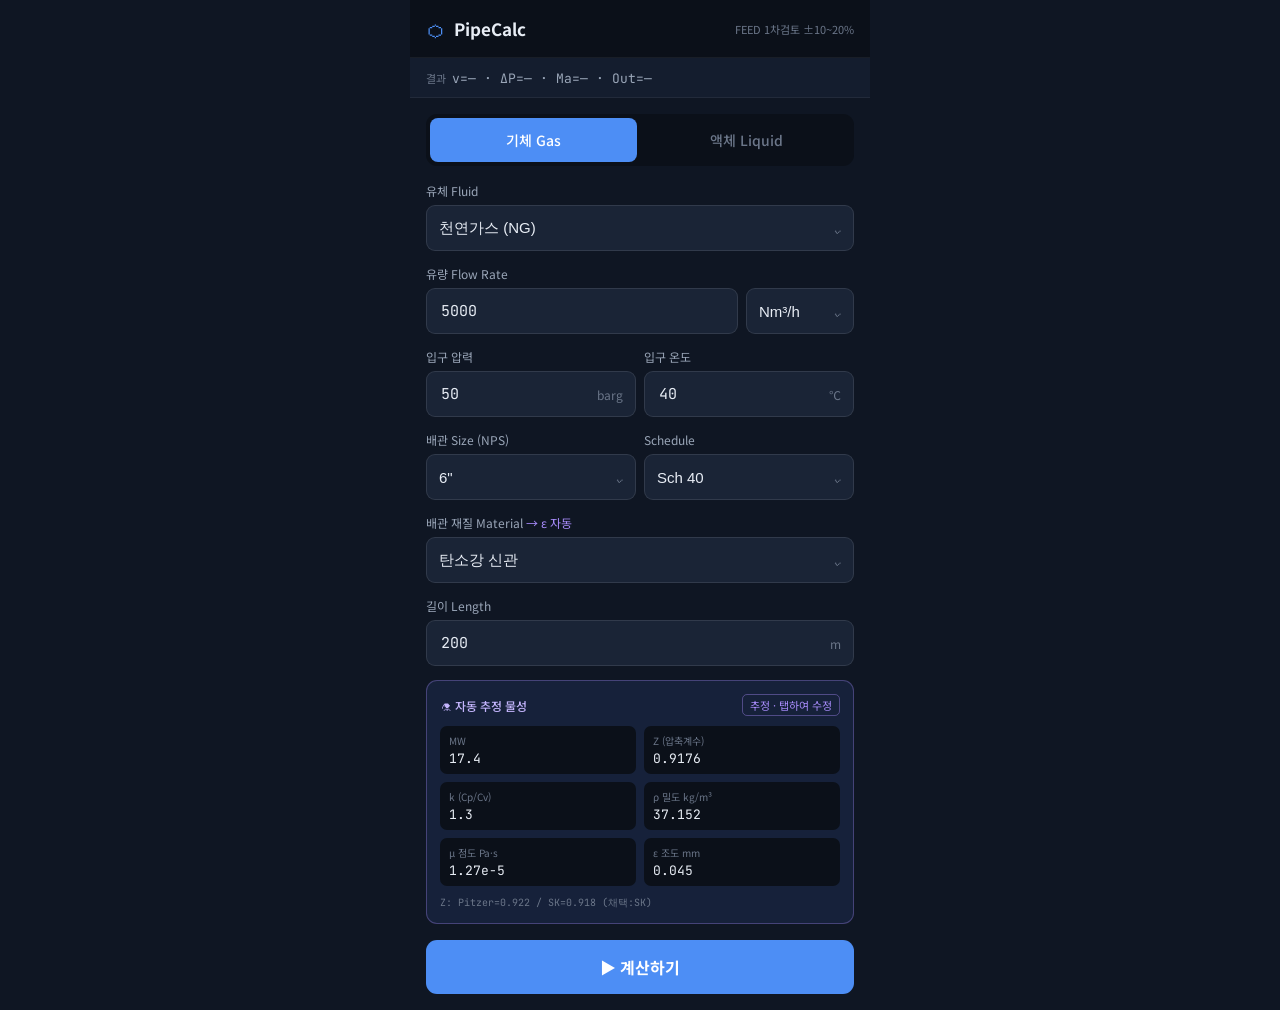
==== index.html @ a2379291 "Add files via upload" ====
<!DOCTYPE html>
<html lang="ko">
<head>
<meta charset="UTF-8" />
<meta name="viewport" content="width=device-width, initial-scale=1.0, maximum-scale=1.0, user-scalable=no, viewport-fit=cover" />
<title>PipeCalc — 배관 압력강하 1차 검토</title>
<link rel="preconnect" href="https://fonts.googleapis.com">
<link rel="preconnect" href="https://fonts.gstatic.com" crossorigin>
<link href="https://fonts.googleapis.com/css2?family=Noto+Sans+KR:wght@400;500;700&family=JetBrains+Mono:wght@400;500&display=swap" rel="stylesheet">
<style>
/* ── 디자인 토큰 ── */
:root{
  --bg:#0f1623; --bg2:#0b1019; --card:#141d2e; --card2:#1a2436; --card3:#16213a;
  --line:rgba(255,255,255,0.10); --line2:rgba(255,255,255,0.06);
  --txt:#e8edf5; --txt2:#9aa6b8; --txt3:#6b7689;
  --pass:#22c55e; --fail:#ef4444; --info:#4d8ef5; --warn:#f59e0b; --special:#a78bfa;
  --r:13px;
}
*{box-sizing:border-box; -webkit-tap-highlight-color:transparent;}
html,body{margin:0; padding:0; background:var(--bg); color:var(--txt);
  font-family:'Noto Sans KR',sans-serif; -webkit-font-smoothing:antialiased;}
body{padding:env(safe-area-inset-top) env(safe-area-inset-right) env(safe-area-inset-bottom) env(safe-area-inset-left);}
.mono{font-family:'JetBrains Mono',monospace;}
.app{max-width:460px; margin:0 auto; min-height:100vh;}

/* ── 헤더 ── */
.hdr{background:var(--bg2); padding:14px 16px; border-bottom:0.5px solid var(--line2);
  display:flex; align-items:center; justify-content:space-between; position:sticky; top:0; z-index:30;}
.hdr-l{display:flex; align-items:center; gap:8px;}
.hdr-l b{font-weight:700; font-size:17px;}
.hdr .ico{color:var(--info); font-size:20px;}
.hdr-tag{color:var(--txt3); font-size:11px;}

/* ── 요약바 ── */
.sumbar{background:var(--card); padding:10px 16px; border-bottom:0.5px solid var(--line2);
  position:sticky; top:49px; z-index:29; font-size:13px;}
.sumbar .lbl{color:var(--txt3); font-size:11px; margin-right:6px;}
.sumbar .val{color:var(--txt2);}
.sumbar .val.on{color:var(--txt);}

/* ── 본문 ── */
.body{padding:16px;}
.fld{margin-bottom:14px;}
.fld>label{color:var(--txt2); font-size:12px; display:block; margin-bottom:6px;}
.row{display:flex; gap:8px;}
.row>.fld{flex:1; margin-bottom:0;}
.row.mb{margin-bottom:14px;}

/* 입력 */
.inp,.selbtn{width:100%; background:var(--card2); color:var(--txt); border:0.5px solid var(--line);
  border-radius:9px; min-height:46px; font-size:15px; padding:0 12px;}
.inp{font-family:'JetBrains Mono',monospace;}
.inwrap{display:flex; align-items:center; background:var(--card2); border:0.5px solid var(--line);
  border-radius:9px; min-height:46px; padding:0 12px;}
.inwrap input{flex:1; width:100%; background:transparent; color:var(--txt); border:none; outline:none;
  font-family:'JetBrains Mono',monospace; font-size:15px;}
.inwrap .u{color:var(--txt3); font-size:12px; margin-left:6px;}

/* 셀렉트 버튼(휠/바텀시트 트리거) */
.selbtn{display:flex; align-items:center; justify-content:space-between; cursor:pointer; text-align:left;}
.selbtn span{color:var(--txt);} .selbtn i{color:var(--txt3); font-size:18px;}

/* 토글 */
.seg{display:flex; gap:6px; background:var(--bg2); border-radius:11px; padding:4px; margin-bottom:16px;}
.seg button{flex:1; background:transparent; color:var(--txt3); border:none; border-radius:8px;
  padding:11px; font-size:14px; font-weight:500; min-height:44px; cursor:pointer; font-family:inherit;}
.seg button.act{background:var(--info); color:#fff;}
.seg.liq button.act{background:var(--info);}

/* 추정 물성 카드 */
.estcard{background:var(--card3); border:0.5px solid rgba(167,139,250,0.32); border-radius:11px; padding:13px; margin-bottom:16px;}
.estcard .top{display:flex; align-items:center; justify-content:space-between; margin-bottom:10px;}
.estcard .top .l{display:flex; align-items:center; gap:6px; color:#c4b5fd; font-size:12px; font-weight:500;}
.estcard .top .l i{color:var(--special); font-size:16px;}
.estcard .badge{color:var(--special); font-size:11px; border:0.5px solid rgba(167,139,250,0.4); border-radius:5px; padding:2px 7px;}
.estgrid{display:grid; grid-template-columns:1fr 1fr; gap:8px;}
.estitem{background:var(--bg2); border-radius:7px; padding:7px 9px;}
.estitem .k{color:var(--txt3); font-size:10px;}
.estitem .v{color:var(--txt); font-family:'JetBrains Mono',monospace; font-size:13px; margin-top:2px;}
.estitem.edit{outline:1px solid rgba(167,139,250,0.5);}
.estitem input{width:100%; background:transparent; border:none; color:var(--special);
  font-family:'JetBrains Mono',monospace; font-size:13px; outline:none; margin-top:2px;}

/* 계산 버튼 */
.calc{width:100%; background:var(--info); color:#fff; border:none; border-radius:11px;
  padding:15px; font-size:16px; font-weight:700; min-height:54px; cursor:pointer; font-family:inherit;
  display:flex; align-items:center; justify-content:center; gap:7px;}
.calc:active{transform:scale(0.99);}

/* 결과 */
.result{margin-top:18px;}
.verdict{border-radius:13px; padding:16px; display:flex; align-items:center; gap:12px; margin-bottom:14px;}
.verdict.pass{background:rgba(34,197,94,0.12); border:0.5px solid rgba(34,197,94,0.4);}
.verdict.fail{background:rgba(239,68,68,0.12); border:0.5px solid rgba(239,68,68,0.4);}
.verdict .vi{font-size:34px;} .verdict.pass .vi{color:var(--pass);} .verdict.fail .vi{color:var(--fail);}
.verdict .vt b{font-size:20px; font-weight:700;} .verdict.pass .vt b{color:var(--pass);} .verdict.fail .vt b{color:var(--fail);}
.verdict .vt div{color:var(--txt2); font-size:12px; margin-top:2px;}

.metrics{display:grid; grid-template-columns:1fr 1fr; gap:10px; margin-bottom:14px;}
.metric{background:var(--card); border-radius:10px; padding:12px;}
.metric .mk{color:var(--txt3); font-size:11px;}
.metric .mv{font-family:'JetBrains Mono',monospace; font-size:19px; margin-top:3px;}
.metric .ma{font-size:10px; margin-top:3px;}
.metric.ok .mv{color:var(--txt);} .metric.bad .mv{color:var(--fail);} .metric.ok .ma{color:var(--txt3);} .metric.bad .ma{color:var(--fail);}

.detoggle{width:100%; background:var(--card); border:0.5px solid var(--line); color:var(--txt2);
  border-radius:9px; padding:11px; font-size:13px; cursor:pointer; font-family:inherit; margin-bottom:10px;}
.details{background:var(--card); border-radius:10px; padding:13px; display:none;}
.details.show{display:block;}
.details .dl{display:flex; justify-content:space-between; padding:5px 0; border-bottom:0.5px solid var(--line2); font-size:13px;}
.details .dl:last-child{border:none;}
.details .dl .dk{color:var(--txt3);} .details .dl .dv{font-family:'JetBrains Mono',monospace;}

.disclaimer{margin-top:14px; padding:11px 13px; background:rgba(245,158,11,0.08);
  border:0.5px solid rgba(245,158,11,0.25); border-radius:9px; color:#fbbf6b; font-size:11px; line-height:1.6;}

/* ── 휠 피커 ── */
.scrim{position:fixed; inset:0; background:rgba(0,0,0,0.55); z-index:50; display:none; align-items:flex-end;}
.scrim.show{display:flex;}
.sheet{width:100%; max-width:460px; margin:0 auto; background:var(--card); border-radius:18px 18px 0 0;
  padding:8px 0 calc(8px + env(safe-area-inset-bottom));}
.sheet-hd{display:flex; align-items:center; justify-content:space-between; padding:10px 16px; border-bottom:0.5px solid var(--line2);}
.sheet-hd b{font-size:15px;} .sheet-hd button{background:none; border:none; color:var(--info); font-size:15px; font-weight:700; font-family:inherit;}
.sheet-hd .cancel{color:var(--txt3); font-weight:400;}

.wheel{position:relative; height:220px; overflow:hidden; -webkit-mask-image:linear-gradient(transparent,#000 25%,#000 75%,transparent);
  mask-image:linear-gradient(transparent,#000 25%,#000 75%,transparent);}
.wheel .sel{position:absolute; left:14px; right:14px; top:88px; height:44px; border-top:0.5px solid var(--line);
  border-bottom:0.5px solid var(--line); pointer-events:none;}
.wheel ul{list-style:none; margin:0; padding:88px 0; touch-action:none;}
.wheel li{height:44px; line-height:44px; text-align:center; font-size:17px; color:var(--txt2);
  font-family:'JetBrains Mono',monospace; transition:color .1s;}
.wheel li.center{color:var(--txt); font-weight:500;}

/* ── 바텀시트 검색 ── */
.searchwrap{padding:12px 16px;}
.searchwrap input{width:100%; background:var(--card2); border:0.5px solid var(--line); border-radius:9px;
  min-height:44px; padding:0 12px; color:var(--txt); font-size:15px; font-family:inherit; outline:none;}
.flist{max-height:46vh; overflow-y:auto; padding:0 8px 8px;}
.flist .fitem{display:flex; align-items:center; justify-content:space-between; padding:13px 12px;
  border-radius:9px; cursor:pointer; min-height:48px;}
.flist .fitem:active{background:var(--card2);}
.flist .fitem .fn{font-size:15px;} .flist .fitem .ft{color:var(--txt3); font-size:11px;}
.flist .fitem.sel .fn{color:var(--info); font-weight:500;}
.flist .nores{padding:24px; text-align:center; color:var(--txt3); font-size:13px; line-height:1.6;}
</style>
</head>
<body>
<div class="app">

  <!-- 헤더 -->
  <div class="hdr">
    <div class="hdr-l"><span class="ico">⬡</span><b>PipeCalc</b></div>
    <span class="hdr-tag">FEED 1차검토 ±10~20%</span>
  </div>

  <!-- 요약바 -->
  <div class="sumbar">
    <span class="lbl">결과</span><span class="val mono" id="sumval">v=— · ΔP=— · Ma=— · Out=—</span>
  </div>

  <div class="body">
    <!-- 상태 토글 -->
    <div class="seg" id="phaseSeg">
      <button class="act" data-ph="gas">기체 Gas</button>
      <button data-ph="liquid">액체 Liquid</button>
    </div>

    <!-- 유체 (바텀시트) -->
    <div class="fld">
      <label>유체 Fluid</label>
      <button class="selbtn" id="fluidBtn"><span id="fluidLbl">천연가스 (NG)</span><i>⌄</i></button>
    </div>

    <!-- 유량 -->
    <div class="fld">
      <label>유량 Flow Rate</label>
      <div class="row">
        <div class="inwrap" style="flex:1;"><input id="flow" inputmode="decimal" value="5000"/></div>
        <button class="selbtn" id="flowUnitBtn" style="width:108px;"><span id="flowUnitLbl">Nm³/h</span><i>⌄</i></button>
      </div>
    </div>

    <!-- 압력/온도 -->
    <div class="row mb">
      <div class="fld"><label>입구 압력</label>
        <div class="inwrap"><input id="pres" inputmode="decimal" value="50"/><span class="u">barg</span></div></div>
      <div class="fld"><label>입구 온도</label>
        <div class="inwrap"><input id="temp" inputmode="decimal" value="40"/><span class="u">℃</span></div></div>
    </div>

    <!-- NPS/Schedule (휠) -->
    <div class="row mb">
      <div class="fld"><label>배관 Size (NPS)</label>
        <button class="selbtn" id="npsBtn"><span id="npsLbl">6"</span><i>⌄</i></button></div>
      <div class="fld"><label>Schedule</label>
        <button class="selbtn" id="schBtn"><span id="schLbl">Sch 40</span><i>⌄</i></button></div>
    </div>

    <!-- 재질 (휠) -->
    <div class="fld">
      <label>배관 재질 Material <span style="color:var(--special)">→ ε 자동</span></label>
      <button class="selbtn" id="matBtn"><span id="matLbl">탄소강 신관</span><i>⌄</i></button>
    </div>

    <!-- 길이 -->
    <div class="fld">
      <label>길이 Length</label>
      <div class="inwrap"><input id="len" inputmode="decimal" value="200"/><span class="u">m</span></div>
    </div>

    <!-- 추정 물성 카드 -->
    <div class="estcard">
      <div class="top">
        <div class="l">⚗ 자동 추정 물성</div>
        <span class="badge">추정 · 탭하여 수정</span>
      </div>
      <div class="estgrid" id="estGrid"></div>
    </div>

    <!-- 계산 -->
    <button class="calc" id="calcBtn">▶ 계산하기</button>

    <!-- 결과 -->
    <div class="result" id="result" style="display:none;"></div>
  </div>
</div>

<!-- 휠 피커 시트 -->
<div class="scrim" id="wheelScrim">
  <div class="sheet">
    <div class="sheet-hd"><button class="cancel" id="wheelCancel">취소</button><b id="wheelTitle">선택</b><button id="wheelDone">완료</button></div>
    <div class="wheel" id="wheel"><div class="sel"></div><ul id="wheelList"></ul></div>
  </div>
</div>

<!-- 유체 바텀시트 -->
<div class="scrim" id="fluidScrim">
  <div class="sheet">
    <div class="sheet-hd"><button class="cancel" id="fluidCancel">취소</button><b>유체 선택</b><span style="width:36px"></span></div>
    <div class="searchwrap"><input id="fluidSearch" placeholder="유체명 검색 (예: 질소, N2)" /></div>
    <div class="flist" id="fluidList"></div>
  </div>
</div>

<script>
// ══════════════════════════════════════════════════════════
//  PipeCalc v4 — 단일 HTML / 순수 JS (프레임워크 없음)
// ══════════════════════════════════════════════════════════
"use strict";
const $ = id => document.getElementById(id);
const round = (x,n)=>{const p=10**n; return Math.round(x*p)/p;};

// ── 상수 ──
const R_UNIV=8.314462618, T0=273.15;

// ── 1. 물성 DB (13종) ──  출처: Reid/Poling, NIST, GPSA
const FLUID_DB = {
  NG:{label:'천연가스 (NG)',phase:'gas',MW:17.4,Tc:195.0,Pc:4640e3,omega:0.012,k:1.30,note:'메탄우세 혼합근사',conf:'mid'},
  LNG_BOG:{label:'LNG BOG',phase:'gas',MW:17.0,Tc:190.0,Pc:4560e3,omega:0.011,k:1.31,note:'BOG 조성변동 큼',conf:'low'},
  N2:{label:'질소 (N₂)',phase:'gas',MW:28.013,Tc:126.2,Pc:3390e3,omega:0.037,k:1.40,note:'순물질 고신뢰',conf:'high'},
  AIR:{label:'공기 (Air)',phase:'gas',MW:28.96,Tc:132.5,Pc:3770e3,omega:0.035,k:1.40,note:'의사임계물성',conf:'high'},
  STEAM:{label:'수증기 (Steam)',phase:'gas',MW:18.015,Tc:647.1,Pc:22060e3,omega:0.344,k:1.33,note:'극성 큼, IAPWS 권장',conf:'low'},
  H2:{label:'수소 (H₂)',phase:'gas',MW:2.016,Tc:33.2,Pc:1300e3,omega:-0.216,k:1.41,note:'양자유체, 상온 Z>1',conf:'mid'},
  CO2:{label:'이산화탄소 (CO₂)',phase:'gas',MW:44.01,Tc:304.2,Pc:7383e3,omega:0.224,k:1.29,note:'임계점근처 주의',conf:'mid'},
  ETHYLENE:{label:'에틸렌 (C₂H₄)',phase:'gas',MW:28.054,Tc:282.3,Pc:5040e3,omega:0.087,k:1.24,note:'순물질',conf:'high'},
  PROPYLENE:{label:'프로필렌 (C₃H₆)',phase:'gas',MW:42.081,Tc:364.9,Pc:4600e3,omega:0.142,k:1.15,note:'가압시 액화근접',conf:'high'},
  WATER:{label:'물 (Water)',phase:'liquid',MW:18.015,rhoCoef:[999.85,0.0531,-0.00746],muCoef:{A:2.414e-5,B:247.8,C:140.0,type:'vogel'},note:'0~100℃',conf:'high'},
  COOLING_WATER:{label:'냉각수 (Cooling Water)',phase:'liquid',MW:18.02,rhoCoef:[1000.5,0.0531,-0.00746],muCoef:{A:2.414e-5,B:247.8,C:140.0,type:'vogel'},note:'물 근사',conf:'mid'},
  METHANOL:{label:'메탄올 (CH₃OH)',phase:'liquid',MW:32.042,rhoCoef:[810.0,-0.92,0.0],muCoef:{A:7.02e-5,B:555.3,type:'arr'},note:'0~50℃ 인화성',conf:'mid'},
  ETHANOL:{label:'에탄올 (C₂H₅OH)',phase:'liquid',MW:46.069,rhoCoef:[806.0,-0.85,0.0],muCoef:{A:8.40e-5,B:686.6,type:'arr'},note:'0~50℃ 인화성',conf:'mid'}
};

// ── 재질별 절대조도 ε (mm) ──
const MATERIALS=[
  {key:'copper',label:'동관',eps:0.0015},
  {key:'ss',label:'스테인리스 (SS)',eps:0.015},
  {key:'cs',label:'탄소강 신관',eps:0.045},
  {key:'galv',label:'아연도금강',eps:0.15},
  {key:'cast',label:'주철',eps:0.26},
  {key:'old',label:'노후 탄소강',eps:1.0}
];

// ── NPS 내경(mm) : Sch별 (대표값, 추후 전체확장 필요) ──
const PIPE_ID = {
  '2"':{'Sch 40':52.5,'Sch 80':49.2,'Sch 160':42.8},
  '3"':{'Sch 40':77.9,'Sch 80':73.7,'Sch 160':66.6},
  '4"':{'Sch 40':102.3,'Sch 80':97.2,'Sch 160':87.3},
  '6"':{'Sch 40':154.1,'Sch 80':146.3,'Sch 160':131.8},
  '8"':{'Sch 40':202.7,'Sch 80':193.7,'Sch 160':173.1},
  '10"':{'Sch 40':254.5,'Sch 80':242.9,'Sch 160':215.9},
  '12"':{'Sch 40':303.2,'Sch 80':288.9,'Sch 160':257.2}
};
const NPS_LIST=Object.keys(PIPE_ID);
const SCH_LIST=['Sch 40','Sch 80','Sch 160'];
const FLOWUNITS=['Nm³/h','kg/h','m³/h'];

// ── 2. Z-factor 2종 ──
function zPitzer(T,P,f){
  const Tr=T/f.Tc, Pr=P/f.Pc;
  const B0=0.083-0.422/Math.pow(Tr,1.6), B1=0.139-0.172/Math.pow(Tr,4.2);
  const Z=1+(B0+f.omega*B1)*Pr/Tr;
  return {Z,Tr,Pr,reliable:(Tr>=0.6&&Pr<=3.0)};
}
function zStandingKatz(T,P,f){
  const Tpr=T/f.Tc, Ppr=P/f.Pc;
  const A=[0.3265,-1.0700,-0.5339,0.01569,-0.05165,0.5475,-0.7361,0.1844,0.1056,0.6134,0.7210];
  const t=1/Tpr; let r=0.27*Ppr/Tpr;
  for(let i=0;i<25;i++){
    const c1=A[0]+A[1]*t+A[2]*t**3+A[3]*t**4+A[4]*t**5;
    const c2=A[5]+A[6]*t+A[7]*t**2; const c3=A[8]*(A[6]*t+A[7]*t**2);
    const e=Math.exp(-A[10]*r**2);
    const Zc=1+c1*r+c2*r**2-c3*r**5+A[9]*(1+A[10]*r**2)*(r**2/Tpr**3)*e;
    const rn=0.27*Ppr/(Zc*Tpr); if(Math.abs(rn-r)<1e-8){r=rn;break;} r=rn;
  }
  const Z=0.27*Ppr/(r*Tpr);
  return {Z,Tpr,Ppr,reliable:(Tpr>=1.05&&Tpr<=3.0&&Ppr>=0.2&&Ppr<=15)};
}
function compareZ(T,P,f){
  const a=zPitzer(T,P,f), b=zStandingKatz(T,P,f);
  const diff=Math.abs(a.Z-b.Z)/a.Z*100;
  const useSK=(f.label.includes('NG')||f.label.includes('BOG'));
  return {pitzer:a,sk:b,diff,recommended:useSK?b.Z:a.Z,by:useSK?'SK':'Pitzer',
    warn:diff>15?'두 Z 편차 15%↑ — 임계점 근처 가능, 실측 권장':null};
}

// ── 3. 물성 계산 ──
function gasDensity(T,P,f,Z){return P*(f.MW/1000)/(Z*R_UNIV*T);}
function gasViscosityLGE(T,f,rho){
  const M=f.MW, TR=T*1.8;
  const K=(9.4+0.02*M)*Math.pow(TR,1.5)/(209+19*M+TR);
  const X=3.5+986/TR+0.01*M, Y=2.4-0.2*X;
  return 1e-4*K*Math.exp(X*Math.pow(rho/1000,Y))*1e-3;
}
function liquidDensity(Tc,f){const[a0,a1,a2]=f.rhoCoef; return a0+a1*Tc+a2*Tc*Tc;}
function liquidViscosity(Tc,f){
  const T=Tc+T0, m=f.muCoef;
  if(m.type==='vogel') return m.A*Math.pow(10,m.B/(T-m.C));
  return m.A*Math.exp(m.B/T);
}
function estimateProperties(key,Tc,Pbarg){
  const f=FLUID_DB[key]; if(!f) return {ok:false};
  const T=Tc+T0, P=(Pbarg+1.01325)*1e5;
  if(f.phase==='gas'){
    const zc=compareZ(T,P,f), Z=zc.recommended;
    const rho=gasDensity(T,P,f,Z), mu=gasViscosityLGE(T,f,rho);
    return {ok:true,phase:'gas',MW:f.MW,k:f.k,Z:round(Z,4),rho:round(rho,3),mu,zc,note:f.note,conf:f.conf};
  } else {
    const rho=liquidDensity(Tc,f), mu=liquidViscosity(Tc,f);
    return {ok:true,phase:'liquid',MW:f.MW,rho:round(rho,2),mu,note:f.note,conf:f.conf};
  }
}

// ── 4. 마찰계수 (Colebrook-White, 반복) ──
function colebrook(Re,relEps){
  if(Re<2300) return 64/Re; // 층류
  let f=0.02;
  for(let i=0;i<40;i++){
    const rhs=-2*Math.log10(relEps/3.7+2.51/(Re*Math.sqrt(f)));
    const fn=1/(rhs*rhs); if(Math.abs(fn-f)<1e-7){f=fn;break;} f=fn;
  }
  return f;
}

// ── 5. 상태 ──
const state={phase:'gas',fluid:'NG',flowUnit:'Nm³/h',nps:'6"',sch:'Sch 40',mat:'cs',
  override:{}}; // override: {Z, rho, mu, eps}

// ── 6. 추정 물성 카드 렌더 ──
function currentEps(){
  if(state.override.eps!=null) return state.override.eps;
  return MATERIALS.find(m=>m.key===state.mat).eps;
}
function renderEst(){
  const Tc=parseFloat($('temp').value)||0, Pb=parseFloat($('pres').value)||0;
  const est=estimateProperties(state.fluid,Tc,Pb);
  const grid=$('estGrid'); grid.innerHTML='';
  if(!est.ok){ grid.innerHTML='<div class="nores" style="grid-column:1/3;color:var(--warn)">미지원 유체 — 실측 직접 입력 필요</div>'; return; }
  const eps=currentEps();
  const items=[];
  items.push(['MW',est.MW,'MW']);
  if(est.phase==='gas'){
    items.push(['Z (압축계수)',state.override.Z??est.Z,'Z']);
    items.push(['k (Cp/Cv)',est.k,'k']);
  }
  items.push(['ρ 밀도 kg/m³',state.override.rho??est.rho,'rho']);
  items.push(['μ 점도 Pa·s',(state.override.mu??est.mu).toExponential(2),'mu']);
  items.push(['ε 조도 mm',eps,'eps']);
  items.forEach(([k,v,key])=>{
    const d=document.createElement('div'); d.className='estitem'; d.dataset.key=key;
    d.innerHTML=`<div class="k">${k}</div><div class="v">${v}</div>`;
    if(key==='Z'||key==='rho'||key==='mu'||key==='eps'){ d.onclick=()=>editEst(d,key,est); }
    grid.appendChild(d);
  });
  // Z 비교 표시
  if(est.phase==='gas'&&est.zc){
    const z=est.zc; const note=document.createElement('div');
    note.style.cssText='grid-column:1/3;color:var(--txt3);font-size:10px;margin-top:2px;font-family:JetBrains Mono';
    note.textContent=`Z: Pitzer=${round(z.pitzer.Z,3)} / SK=${round(z.sk.Z,3)} (채택:${z.by})`+(z.warn?` ⚠ ${z.warn}`:'');
    if(z.warn) note.style.color='var(--warn)';
    grid.appendChild(note);
  }
}
function editEst(d,key,est){
  const cur=d.querySelector('.v').textContent;
  d.classList.add('edit');
  d.innerHTML=`<div class="k">${d.dataset.key} 직접입력</div><input value="${cur}" inputmode="decimal"/>`;
  const inp=d.querySelector('input'); inp.focus();
  inp.onblur=()=>{ const val=parseFloat(inp.value);
    if(!isNaN(val)) state.override[key]=val; renderEst(); };
  inp.onkeydown=e=>{ if(e.key==='Enter') inp.blur(); };
}

// ── 7. 계산 실행 ──
function calculate(){
  try{
    const Tc=parseFloat($('temp').value), Pb=parseFloat($('pres').value);
    const flow=parseFloat($('flow').value), L=parseFloat($('len').value);
    if([Tc,Pb,flow,L].some(isNaN)||flow<=0||L<=0){ alert('입력값을 확인하세요 (유량·길이는 0보다 커야 함)'); return; }
    const est=estimateProperties(state.fluid,Tc,Pb);
    if(!est.ok){ alert('미지원 유체입니다. 실측 물성 직접 입력 모드를 사용하세요.'); return; }

    const D=PIPE_ID[state.nps][state.sch]/1000; // m
    const A=Math.PI*D*D/4;
    const eps=currentEps()/1000; // m
    const relEps=eps/D;
    const rho=state.override.rho??est.rho;
    const mu=state.override.mu??est.mu;
    const T=Tc+T0, P1=(Pb+1.01325)*1e5;

    let res={};
    if(est.phase==='liquid'){
      // 질량유량 추정: 입력단위에 따라(간이) — m³/h 가정 우선
      let Q; // m³/s
      const unit=state.flowUnit;
      if(unit==='m³/h') Q=flow/3600;
      else if(unit==='kg/h') Q=(flow/rho)/3600;
      else Q=flow/3600; // Nm³/h는 액체에 부적합 → m³/h로 간주
      const V=Q/A;
      const Re=rho*V*D/mu;
      const f=colebrook(Re,relEps);
      const dP=f*(L/D)*(rho*V*V/2); // Pa
      const dP100=f*(100/D)*(rho*V*V/2)/1e5; // bar/100m
      const outP=Pb-dP/1e5;
      res={phase:'liquid',V,Re,f,dP:dP/1e5,dP100,outP,rho,mu,relEps,D,Z:'-',Ma:'-'};
    } else {
      // 기체: 질량유량 G [kg/m²s]
      const Z=state.override.Z??est.Z;
      const MW=est.MW;
      let mdot; // kg/s
      const unit=state.flowUnit;
      if(unit==='kg/h') mdot=flow/3600;
      else if(unit==='Nm³/h'){ const rhoN=(101325*(MW/1000))/(R_UNIV*T0); mdot=flow*rhoN/3600; }
      else { mdot=flow*rho/3600; } // m³/h(실제) 
      const G=mdot/A; // kg/m²s
      const V=G/rho; // 실제 유속
      const Re=G*D/mu;
      const f=colebrook(Re,relEps);
      // Compressible Darcy: P1²-P2² = f(L/D)·G²·Z·R·T/MW  (SI, R/MW=비기체상수)
      const Rs=R_UNIV/(MW/1000);
      const dP2=f*(L/D)*G*G*Z*Rs*T;
      let P2sq=P1*P1-dP2; let P2=P2sq>0?Math.sqrt(P2sq):0;
      const outP=P2/1e5-1.01325;
      const dPbar=(P1-P2)/1e5;
      const dP100=(P1-Math.sqrt(Math.max(P1*P1-f*(100/D)*G*G*Z*Rs*T,0)))/1e5;
      // 음속 & Mach (출구 기준)
      const a=Math.sqrt(est.k*Z*Rs*T);
      const rho2=P2*(MW/1000)/(Z*R_UNIV*T);
      const V2=rho2>0?G/rho2:Infinity;
      const Ma=V2/a;
      const choked=(Ma>=1||P2<=0);
      res={phase:'gas',V:V2,Vin:V,Re,f,dP:dPbar,dP100,outP,rho,mu,relEps,D,Z,Ma,a,choked};
    }
    renderResult(res);
  }catch(e){ alert('계산 오류: '+e.message); }
}

// ── 8. 판정 ──
const LIMITS={gas:{dP100:0.5,V:30,Ma:0.30},liquid:{dP100:0.5,V:3}};
function renderResult(r){
  const lim=LIMITS[r.phase];
  let fails=[];
  const m=[];
  // 유속
  const vBad=r.V>lim.V; if(vBad)fails.push('유속');
  m.push({k:'유속 Velocity',v:round(r.V,2)+' m/s',a:'허용 '+lim.V,bad:vBad});
  // ΔP/100m
  const dpBad=r.dP100>lim.dP100; if(dpBad)fails.push('ΔP');
  m.push({k:'ΔP / 100m',v:round(r.dP100,3)+' bar',a:'허용 '+lim.dP100,bad:dpBad});
  if(r.phase==='gas'){
    const maBad=r.Ma>lim.Ma; if(maBad)fails.push('Mach');
    m.push({k:'Mach No.',v:round(r.Ma,3),a:'허용 '+lim.Ma,bad:maBad});
    m.push({k:'토출압 Outlet',v:round(r.outP,2)+' barg',a:'입구→출구',bad:false});
    if(r.choked) fails.push('Choked');
  } else {
    m.push({k:'토출압 Outlet',v:round(r.outP,2)+' barg',a:'입구→출구',bad:false});
  }
  const pass=fails.length===0;

  let html=`<div class="verdict ${pass?'pass':'fail'}">
    <div class="vi">${pass?'✓':'✕'}</div>
    <div class="vt"><b>${pass?'PASS':'FAIL'}</b>
    <div>${pass?'1차 검토 기준 통과':'초과: '+fails.join(', ')}${r.choked?' · ⚠Choked Flow 발생가능':''}</div></div></div>`;
  html+='<div class="metrics">';
  m.forEach(x=>{ html+=`<div class="metric ${x.bad?'bad':'ok'}"><div class="mk">${x.k}</div><div class="mv">${x.v}</div><div class="ma">${x.a}</div></div>`; });
  html+='</div>';
  html+=`<button class="detoggle" onclick="this.nextElementSibling.classList.toggle('show')">중간 계산값 보기 ▾</button>`;
  html+='<div class="details">';
  const det=[['Reynolds 수',round(r.Re,0)],['마찰계수 f',round(r.f,4)],['상대조도 ε/D',r.relEps.toExponential(2)],
    ['내경 D',round(r.D*1000,1)+' mm'],['밀도 ρ',round(r.rho,3)+' kg/m³'],['점도 μ',r.mu.toExponential(2)+' Pa·s']];
  if(r.phase==='gas'){ det.push(['압축계수 Z',round(r.Z,4)],['음속 a',round(r.a,1)+' m/s'],['입구유속',round(r.Vin,2)+' m/s']); }
  det.forEach(([k,v])=>{ html+=`<div class="dl"><span class="dk">${k}</span><span class="dv">${v}</span></div>`; });
  html+='</div>';
  html+=`<div class="disclaimer">⚠ 본 결과는 FEED/생산기술 1차 검토 수준(±10~20%)입니다. 상세 설계는 HYSYS/AFT Arrow 등으로 검증하세요. 추정 물성 사용 — 실측값과 차이가 있을 수 있습니다.</div>`;

  $('result').innerHTML=html; $('result').style.display='block';
  // 요약바
  const sv=$('sumval'); sv.classList.add('on');
  sv.textContent=`v=${round(r.V,1)} m/s · ΔP=${round(r.dP100,3)} bar/100m · Ma=${r.phase==='gas'?round(r.Ma,2):'-'} · Out=${round(r.outP,1)} barg`;
  $('result').scrollIntoView({behavior:'smooth',block:'nearest'});
}

// ══════════════════════════════════════════════════════════
//  휠 피커 구현 (탭 후 드래그 굴림 + 관성 + 스냅)
// ══════════════════════════════════════════════════════════
const ITEM_H=44;
let wheelCtx=null; // {items, index, onDone}
function openWheel(title,items,curIdx,onDone){
  wheelCtx={items,index:curIdx,onDone,offset:-curIdx*ITEM_H,vel:0,dragging:false};
  $('wheelTitle').textContent=title;
  const ul=$('wheelList'); ul.innerHTML='';
  items.forEach(it=>{ const li=document.createElement('li'); li.textContent=it; ul.appendChild(li); });
  applyWheel();
  $('wheelScrim').classList.add('show');
}
function applyWheel(){
  const ul=$('wheelList');
  ul.style.transform=`translateY(${wheelCtx.offset}px)`;
  const idx=Math.round(-wheelCtx.offset/ITEM_H);
  [...ul.children].forEach((li,i)=>li.classList.toggle('center',i===idx));
}
function wheelEnd(){
  // 스냅
  let idx=Math.round(-wheelCtx.offset/ITEM_H);
  idx=Math.max(0,Math.min(wheelCtx.items.length-1,idx));
  wheelCtx.index=idx; wheelCtx.offset=-idx*ITEM_H;
  $('wheelList').style.transition='transform .18s ease-out';
  applyWheel();
  setTimeout(()=>{$('wheelList').style.transition='';},180);
}
(function bindWheel(){
  const wheel=$('wheel'); let startY=0, lastY=0, lastT=0;
  const down=y=>{ if(!wheelCtx)return; wheelCtx.dragging=true; wheelCtx.vel=0;
    startY=y; lastY=y; lastT=Date.now(); $('wheelList').style.transition=''; };
  const move=y=>{ if(!wheelCtx||!wheelCtx.dragging)return;
    const dy=y-lastY; wheelCtx.offset+=dy;
    const now=Date.now(); wheelCtx.vel=dy/Math.max(1,now-lastT)*16; lastY=y; lastT=now; applyWheel(); };
  const up=()=>{ if(!wheelCtx||!wheelCtx.dragging)return; wheelCtx.dragging=false;
    // 관성
    let v=wheelCtx.vel;
    const inertia=()=>{ if(Math.abs(v)<0.5||wheelCtx.dragging){ wheelEnd(); return; }
      wheelCtx.offset+=v; v*=0.92;
      const max=0, min=-(wheelCtx.items.length-1)*ITEM_H;
      if(wheelCtx.offset>max+ITEM_H){wheelCtx.offset=max+ITEM_H;v=0;}
      if(wheelCtx.offset<min-ITEM_H){wheelCtx.offset=min-ITEM_H;v=0;}
      applyWheel(); requestAnimationFrame(inertia); };
    requestAnimationFrame(inertia); };
  wheel.addEventListener('touchstart',e=>down(e.touches[0].clientY),{passive:true});
  wheel.addEventListener('touchmove',e=>{move(e.touches[0].clientY);e.preventDefault();},{passive:false});
  wheel.addEventListener('touchend',up);
  wheel.addEventListener('mousedown',e=>down(e.clientY));
  window.addEventListener('mousemove',e=>{if(wheelCtx&&wheelCtx.dragging)move(e.clientY);});
  window.addEventListener('mouseup',up);
})();
$('wheelDone').onclick=()=>{ if(wheelCtx){wheelCtx.onDone(wheelCtx.index);} $('wheelScrim').classList.remove('show'); };
$('wheelCancel').onclick=()=>$('wheelScrim').classList.remove('show');
$('wheelScrim').onclick=e=>{ if(e.target===$('wheelScrim'))$('wheelScrim').classList.remove('show'); };

// ── 휠 연결 ──
$('npsBtn').onclick=()=>openWheel('배관 Size',NPS_LIST,NPS_LIST.indexOf(state.nps),i=>{state.nps=NPS_LIST[i];$('npsLbl').textContent=state.nps;});
$('schBtn').onclick=()=>openWheel('Schedule',SCH_LIST,SCH_LIST.indexOf(state.sch),i=>{state.sch=SCH_LIST[i];$('schLbl').textContent=state.sch;});
$('flowUnitBtn').onclick=()=>openWheel('유량 단위',FLOWUNITS,FLOWUNITS.indexOf(state.flowUnit),i=>{state.flowUnit=FLOWUNITS[i];$('flowUnitLbl').textContent=state.flowUnit;});
$('matBtn').onclick=()=>openWheel('배관 재질',MATERIALS.map(m=>m.label),MATERIALS.findIndex(m=>m.key===state.mat),i=>{
  state.mat=MATERIALS[i].key; $('matLbl').textContent=MATERIALS[i].label; delete state.override.eps; renderEst();});

// ══════════════════════════════════════════════════════════
//  유체 바텀시트
// ══════════════════════════════════════════════════════════
function renderFluidList(filter=''){
  const list=$('fluidList'); list.innerHTML='';
  const fl=filter.toLowerCase();
  const phase=state.phase;
  const ents=Object.entries(FLUID_DB).filter(([k,f])=>f.phase===phase &&
    (f.label.toLowerCase().includes(fl)||k.toLowerCase().includes(fl)));
  if(ents.length===0){
    list.innerHTML='<div class="nores">검색 결과 없음.<br>미지원 유체는 실측 물성 직접 입력 모드를 사용하세요.</div>'; return;
  }
  ents.forEach(([k,f])=>{
    const d=document.createElement('div'); d.className='fitem'+(k===state.fluid?' sel':'');
    d.innerHTML=`<span class="fn">${f.label}</span><span class="ft">${f.conf} · ${f.note}</span>`;
    d.onclick=()=>{ state.fluid=k; $('fluidLbl').textContent=f.label; state.override={};
      $('fluidScrim').classList.remove('show'); renderEst(); };
    list.appendChild(d);
  });
}
$('fluidBtn').onclick=()=>{ $('fluidSearch').value=''; renderFluidList(); $('fluidScrim').classList.add('show'); };
$('fluidSearch').oninput=e=>renderFluidList(e.target.value);
$('fluidCancel').onclick=()=>$('fluidScrim').classList.remove('show');
$('fluidScrim').onclick=e=>{ if(e.target===$('fluidScrim'))$('fluidScrim').classList.remove('show'); };

// ── 상태 토글 ──
$('phaseSeg').querySelectorAll('button').forEach(b=>{
  b.onclick=()=>{ state.phase=b.dataset.ph;
    $('phaseSeg').querySelectorAll('button').forEach(x=>x.classList.toggle('act',x===b));
    // 기본 유체 전환
    state.fluid = state.phase==='gas'?'NG':'WATER';
    $('fluidLbl').textContent=FLUID_DB[state.fluid].label;
    state.override={}; renderEst();
  };
});

// ── 입력 변동 시 추정 갱신 ──
['temp','pres'].forEach(id=>$(id).addEventListener('input',renderEst));
$('calcBtn').onclick=calculate;

// ── 초기 ──
renderEst();
</script>
</body>
</html>
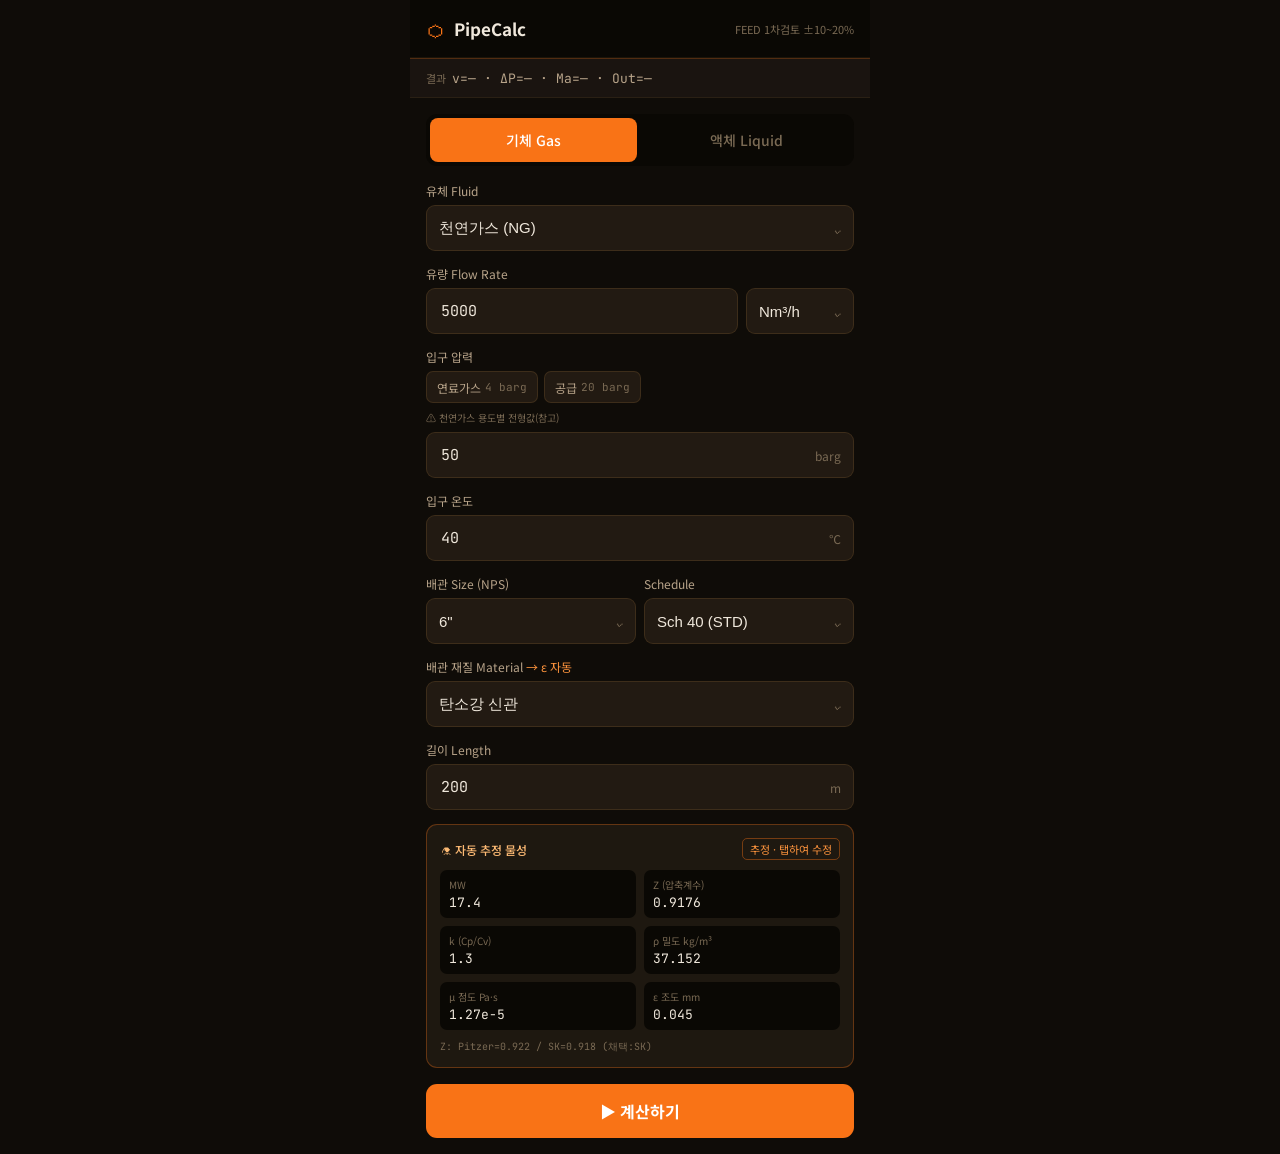
==== commit 6dd4af54: "Update index.html" ====
--- a/index.html
+++ b/index.html
@@ -10,10 +10,10 @@
 <style>
 /* ── 디자인 토큰 ── */
 :root{
-  --bg:#0f1623; --bg2:#0b1019; --card:#141d2e; --card2:#1a2436; --card3:#16213a;
-  --line:rgba(255,255,255,0.10); --line2:rgba(255,255,255,0.06);
-  --txt:#e8edf5; --txt2:#9aa6b8; --txt3:#6b7689;
-  --pass:#22c55e; --fail:#ef4444; --info:#4d8ef5; --warn:#f59e0b; --special:#a78bfa;
+  --bg:#0f0c08; --bg2:#0a0804; --card:#1a1410; --card2:#221a12; --card3:#1e1810;
+  --line:rgba(255,180,80,0.12); --line2:rgba(255,180,80,0.07);
+  --txt:#f0e8dc; --txt2:#b8a48a; --txt3:#7a6a54;
+  --pass:#22c55e; --fail:#ef4444; --info:#f97316; --warn:#fbbf24; --special:#fb923c;
   --r:13px;
 }
 *{box-sizing:border-box; -webkit-tap-highlight-color:transparent;}
@@ -25,7 +25,8 @@
 
 /* ── 헤더 ── */
 .hdr{background:var(--bg2); padding:14px 16px; border-bottom:0.5px solid var(--line2);
-  display:flex; align-items:center; justify-content:space-between; position:sticky; top:0; z-index:30;}
+  display:flex; align-items:center; justify-content:space-between; position:sticky; top:0; z-index:30;
+  box-shadow:0 1px 0 0 rgba(249,115,22,0.25);}
 .hdr-l{display:flex; align-items:center; gap:8px;}
 .hdr-l b{font-weight:700; font-size:17px;}
 .hdr .ico{color:var(--info); font-size:20px;}
@@ -68,16 +69,16 @@
 .seg.liq button.act{background:var(--info);}
 
 /* 추정 물성 카드 */
-.estcard{background:var(--card3); border:0.5px solid rgba(167,139,250,0.32); border-radius:11px; padding:13px; margin-bottom:16px;}
+.estcard{background:var(--card3); border:0.5px solid rgba(249,115,22,0.32); border-radius:11px; padding:13px; margin-bottom:16px;}
 .estcard .top{display:flex; align-items:center; justify-content:space-between; margin-bottom:10px;}
-.estcard .top .l{display:flex; align-items:center; gap:6px; color:#c4b5fd; font-size:12px; font-weight:500;}
+.estcard .top .l{display:flex; align-items:center; gap:6px; color:#fdba74; font-size:12px; font-weight:500;}
 .estcard .top .l i{color:var(--special); font-size:16px;}
-.estcard .badge{color:var(--special); font-size:11px; border:0.5px solid rgba(167,139,250,0.4); border-radius:5px; padding:2px 7px;}
+.estcard .badge{color:var(--special); font-size:11px; border:0.5px solid rgba(249,115,22,0.4); border-radius:5px; padding:2px 7px;}
 .estgrid{display:grid; grid-template-columns:1fr 1fr; gap:8px;}
 .estitem{background:var(--bg2); border-radius:7px; padding:7px 9px;}
 .estitem .k{color:var(--txt3); font-size:10px;}
 .estitem .v{color:var(--txt); font-family:'JetBrains Mono',monospace; font-size:13px; margin-top:2px;}
-.estitem.edit{outline:1px solid rgba(167,139,250,0.5);}
+.estitem.edit{outline:1px solid rgba(249,115,22,0.5);}
 .estitem input{width:100%; background:transparent; border:none; color:var(--special);
   font-family:'JetBrains Mono',monospace; font-size:13px; outline:none; margin-top:2px;}
 
@@ -143,6 +144,17 @@
 .flist .fitem .fn{font-size:15px;} .flist .fitem .ft{color:var(--txt3); font-size:11px;}
 .flist .fitem.sel .fn{color:var(--info); font-weight:500;}
 .flist .nores{padding:24px; text-align:center; color:var(--txt3); font-size:13px; line-height:1.6;}
+
+/* ── 압력 프리셋 칩 ── */
+.presets{display:flex; flex-wrap:wrap; gap:6px; margin-bottom:7px;}
+.preset-chip{background:var(--card2); border:0.5px solid var(--line); color:var(--txt2);
+  border-radius:7px; padding:6px 10px; font-size:12px; cursor:pointer; font-family:inherit;
+  min-height:32px; display:flex; align-items:center; gap:4px; white-space:nowrap;}
+.preset-chip:active{transform:scale(0.96);}
+.preset-chip.on{background:rgba(249,115,22,0.14); border-color:rgba(249,115,22,0.5); color:var(--special);}
+.preset-chip .pv{font-family:'JetBrains Mono',monospace; color:var(--txt3); font-size:11px;}
+.preset-chip.on .pv{color:var(--special);}
+.preset-note{color:var(--txt3); font-size:10px; margin-bottom:7px; line-height:1.5;}
 </style>
 </head>
 <body>
@@ -181,12 +193,17 @@
       </div>
     </div>
 
-    <!-- 압력/온도 -->
-    <div class="row mb">
-      <div class="fld"><label>입구 압력</label>
-        <div class="inwrap"><input id="pres" inputmode="decimal" value="50"/><span class="u">barg</span></div></div>
-      <div class="fld"><label>입구 온도</label>
-        <div class="inwrap"><input id="temp" inputmode="decimal" value="40"/><span class="u">℃</span></div></div>
+    <!-- 압력 (프리셋 칩 + 직접입력) -->
+    <div class="fld">
+      <label>입구 압력</label>
+      <div class="presets" id="presChips"></div>
+      <div class="preset-note" id="presNote"></div>
+      <div class="inwrap"><input id="pres" inputmode="decimal" value="50"/><span class="u">barg</span></div>
+    </div>
+    <!-- 온도 -->
+    <div class="fld">
+      <label>입구 온도</label>
+      <div class="inwrap"><input id="temp" inputmode="decimal" value="40"/><span class="u">℃</span></div>
     </div>
 
     <!-- NPS/Schedule (휠) -->
@@ -194,7 +211,7 @@
       <div class="fld"><label>배관 Size (NPS)</label>
         <button class="selbtn" id="npsBtn"><span id="npsLbl">6"</span><i>⌄</i></button></div>
       <div class="fld"><label>Schedule</label>
-        <button class="selbtn" id="schBtn"><span id="schLbl">Sch 40</span><i>⌄</i></button></div>
+        <button class="selbtn" id="schBtn"><span id="schLbl">Sch 40 (STD)</span><i>⌄</i></button></div>
     </div>
 
     <!-- 재질 (휠) -->
@@ -281,18 +298,43 @@
   {key:'old',label:'노후 탄소강',eps:1.0}
 ];
 
-// ── NPS 내경(mm) : Sch별 (대표값, 추후 전체확장 필요) ──
+// ── NPS 내경(mm) : Sch별 (ASME B36.10M, ID = OD - 2×wall) ──
+// 각 사이즈에 실제 존재하는 Schedule만 포함. STD/XS는 별도 표기.
 const PIPE_ID = {
-  '2"':{'Sch 40':52.5,'Sch 80':49.2,'Sch 160':42.8},
-  '3"':{'Sch 40':77.9,'Sch 80':73.7,'Sch 160':66.6},
-  '4"':{'Sch 40':102.3,'Sch 80':97.2,'Sch 160':87.3},
-  '6"':{'Sch 40':154.1,'Sch 80':146.3,'Sch 160':131.8},
-  '8"':{'Sch 40':202.7,'Sch 80':193.7,'Sch 160':173.1},
-  '10"':{'Sch 40':254.5,'Sch 80':242.9,'Sch 160':215.9},
-  '12"':{'Sch 40':303.2,'Sch 80':288.9,'Sch 160':257.2}
+  '1"':{'Sch 10':27.9,'Sch 40 (STD)':26.6,'Sch 80 (XS)':24.3,'Sch 160':20.7},
+  '1.5"':{'Sch 10':42.7,'Sch 40 (STD)':40.9,'Sch 80 (XS)':38.1,'Sch 160':33.9},
+  '2"':{'Sch 10':54.8,'Sch 40 (STD)':52.5,'Sch 80 (XS)':49.2,'Sch 160':42.8},
+  '3"':{'Sch 10':84.7,'Sch 40 (STD)':77.9,'Sch 80 (XS)':73.7,'Sch 160':66.6},
+  '4"':{'Sch 10':110.1,'Sch 40 (STD)':102.3,'Sch 80 (XS)':97.2,'Sch 120':92.0,'Sch 160':87.3},
+  '6"':{'Sch 10':161.5,'Sch 40 (STD)':154.1,'Sch 80 (XS)':146.3,'Sch 120':139.7,'Sch 160':131.8},
+  '8"':{'Sch 10':211.6,'Sch 20':206.4,'Sch 40 (STD)':202.7,'Sch 80 (XS)':193.7,'Sch 120':182.6,'Sch 160':173.1},
+  '10"':{'Sch 10':264.7,'Sch 20':260.4,'Sch 40 (STD)':254.5,'Sch 80':242.9,'Sch 120':230.2,'Sch 160':215.9},
+  '12"':{'Sch 10':315.9,'Sch 20':311.2,'Sch 40 (STD)':303.2,'Sch 80':288.9,'Sch 120':273.1,'Sch 160':257.2},
+  '14"':{'Sch 10':347.7,'Sch 20':342.9,'Sch 40 (STD)':333.3,'Sch 80':317.5,'Sch 120':300.0,'Sch 160':284.2},
+  '16"':{'Sch 10':398.5,'Sch 20':393.7,'Sch 40 (STD)':381.0,'Sch 80':363.5,'Sch 120':344.5,'Sch 160':325.4},
+  '18"':{'Sch 10':449.6,'Sch 20':444.5,'Sch 40 (STD)':428.7,'Sch 80':409.5,'Sch 120':387.4,'Sch 160':366.5},
+  '20"':{'Sch 10':500.4,'Sch 20':495.3,'Sch 40 (STD)':477.8,'Sch 80':455.6,'Sch 120':431.8,'Sch 160':407.9},
+  '24"':{'Sch 10':603.2,'Sch 20':596.9,'Sch 40 (STD)':574.6,'Sch 80':547.7,'Sch 120':517.6,'Sch 160':490.5},
+  '30"':{'Sch 10':755.6,'Sch 20':749.3,'STD':762.0,'XS':749.3},
+  '36"':{'Sch 10':908.0,'Sch 20':901.7,'STD':914.4,'XS':901.7}
 };
 const NPS_LIST=Object.keys(PIPE_ID);
-const SCH_LIST=['Sch 40','Sch 80','Sch 160'];
+// 선택된 NPS에 실제 존재하는 Schedule 목록만 반환
+function schListFor(nps){ return Object.keys(PIPE_ID[nps]||{}); }
+
+// ── 유체별 압력 프리셋(barg) : 업계 전형값(참고). 반드시 자기 플랜트 값으로 확정 ──
+const PRES_PRESETS = {
+  STEAM:{ note:'스팀 헤더 전형값(참고). 플랜트마다 다름 — 실제 헤더압 확인 필요',
+    items:[['LP 저압',3.5],['MP 중압',10],['HP 고압',42],['VHP 초고압',100]] },
+  AIR:{ note:'플랜트 에어/계장 에어 전형값(참고)',
+    items:[['플랜트 에어',6],['계장 에어',7]] },
+  N2:{ note:'질소 용도별 전형값(참고)',
+    items:[['퍼지/블랭킷',0.5],['공급 헤더',8]] },
+  NG:{ note:'천연가스 용도별 전형값(참고)',
+    items:[['연료가스',4],['공급',20]] },
+  COOLING_WATER:{ note:'냉각수 공급 전형값(참고)',
+    items:[['공급',4]] }
+};
 const FLOWUNITS=['Nm³/h','kg/h','m³/h'];
 
 // ── 2. Z-factor 2종 ──
@@ -363,8 +405,25 @@
 }
 
 // ── 5. 상태 ──
-const state={phase:'gas',fluid:'NG',flowUnit:'Nm³/h',nps:'6"',sch:'Sch 40',mat:'cs',
+const state={phase:'gas',fluid:'NG',flowUnit:'Nm³/h',nps:'6"',sch:'Sch 40 (STD)',mat:'cs',
   override:{}}; // override: {Z, rho, mu, eps}
+
+// ── 압력 프리셋 칩 렌더 ──
+function renderPresetChips(){
+  const wrap=$('presChips'), note=$('presNote');
+  const preset=PRES_PRESETS[state.fluid];
+  wrap.innerHTML=''; note.textContent='';
+  if(!preset){ note.textContent='이 유체는 통용 프리셋이 없습니다 — 압력 직접 입력'; return; }
+  const cur=parseFloat($('pres').value);
+  preset.items.forEach(([lbl,val])=>{
+    const c=document.createElement('button');
+    c.className='preset-chip'+(Math.abs(cur-val)<1e-6?' on':'');
+    c.innerHTML=`${lbl}<span class="pv">${val} barg</span>`;
+    c.onclick=()=>{ $('pres').value=val; renderPresetChips(); renderEst(); };
+    wrap.appendChild(c);
+  });
+  note.textContent='⚠ '+preset.note;
+}
 
 // ── 6. 추정 물성 카드 렌더 ──
 function currentEps(){
@@ -420,7 +479,9 @@
     const est=estimateProperties(state.fluid,Tc,Pb);
     if(!est.ok){ alert('미지원 유체입니다. 실측 물성 직접 입력 모드를 사용하세요.'); return; }
 
-    const D=PIPE_ID[state.nps][state.sch]/1000; // m
+    const idVal=(PIPE_ID[state.nps]||{})[state.sch];
+    if(idVal==null){ alert('선택한 사이즈·Schedule 조합의 내경 데이터가 없습니다.'); return; }
+    const D=idVal/1000; // m
     const A=Math.PI*D*D/4;
     const eps=currentEps()/1000; // m
     const relEps=eps/D;
@@ -577,8 +638,19 @@
 $('wheelScrim').onclick=e=>{ if(e.target===$('wheelScrim'))$('wheelScrim').classList.remove('show'); };
 
 // ── 휠 연결 ──
-$('npsBtn').onclick=()=>openWheel('배관 Size',NPS_LIST,NPS_LIST.indexOf(state.nps),i=>{state.nps=NPS_LIST[i];$('npsLbl').textContent=state.nps;});
-$('schBtn').onclick=()=>openWheel('Schedule',SCH_LIST,SCH_LIST.indexOf(state.sch),i=>{state.sch=SCH_LIST[i];$('schLbl').textContent=state.sch;});
+$('npsBtn').onclick=()=>openWheel('배관 Size',NPS_LIST,NPS_LIST.indexOf(state.nps),i=>{
+  state.nps=NPS_LIST[i]; $('npsLbl').textContent=state.nps;
+  // 새 사이즈에 현재 Sch가 없으면 유효한 첫 항목(또는 STD 우선)으로 보정
+  const list=schListFor(state.nps);
+  if(!list.includes(state.sch)){
+    state.sch = list.find(s=>/STD|Sch 40/.test(s)) || list[0];
+    $('schLbl').textContent=state.sch;
+  }
+});
+$('schBtn').onclick=()=>{ const list=schListFor(state.nps);
+  let idx=list.indexOf(state.sch); if(idx<0)idx=0;
+  openWheel('Schedule',list,idx,i=>{state.sch=list[i];$('schLbl').textContent=state.sch;});
+};
 $('flowUnitBtn').onclick=()=>openWheel('유량 단위',FLOWUNITS,FLOWUNITS.indexOf(state.flowUnit),i=>{state.flowUnit=FLOWUNITS[i];$('flowUnitLbl').textContent=state.flowUnit;});
 $('matBtn').onclick=()=>openWheel('배관 재질',MATERIALS.map(m=>m.label),MATERIALS.findIndex(m=>m.key===state.mat),i=>{
   state.mat=MATERIALS[i].key; $('matLbl').textContent=MATERIALS[i].label; delete state.override.eps; renderEst();});
@@ -599,7 +671,7 @@
     const d=document.createElement('div'); d.className='fitem'+(k===state.fluid?' sel':'');
     d.innerHTML=`<span class="fn">${f.label}</span><span class="ft">${f.conf} · ${f.note}</span>`;
     d.onclick=()=>{ state.fluid=k; $('fluidLbl').textContent=f.label; state.override={};
-      $('fluidScrim').classList.remove('show'); renderEst(); };
+      $('fluidScrim').classList.remove('show'); renderPresetChips(); renderEst(); };
     list.appendChild(d);
   });
 }
@@ -615,15 +687,17 @@
     // 기본 유체 전환
     state.fluid = state.phase==='gas'?'NG':'WATER';
     $('fluidLbl').textContent=FLUID_DB[state.fluid].label;
-    state.override={}; renderEst();
+    state.override={}; renderPresetChips(); renderEst();
   };
 });
 
 // ── 입력 변동 시 추정 갱신 ──
-['temp','pres'].forEach(id=>$(id).addEventListener('input',renderEst));
+$('temp').addEventListener('input',renderEst);
+$('pres').addEventListener('input',()=>{ renderPresetChips(); renderEst(); });
 $('calcBtn').onclick=calculate;
 
 // ── 초기 ──
+renderPresetChips();
 renderEst();
 </script>
 </body>
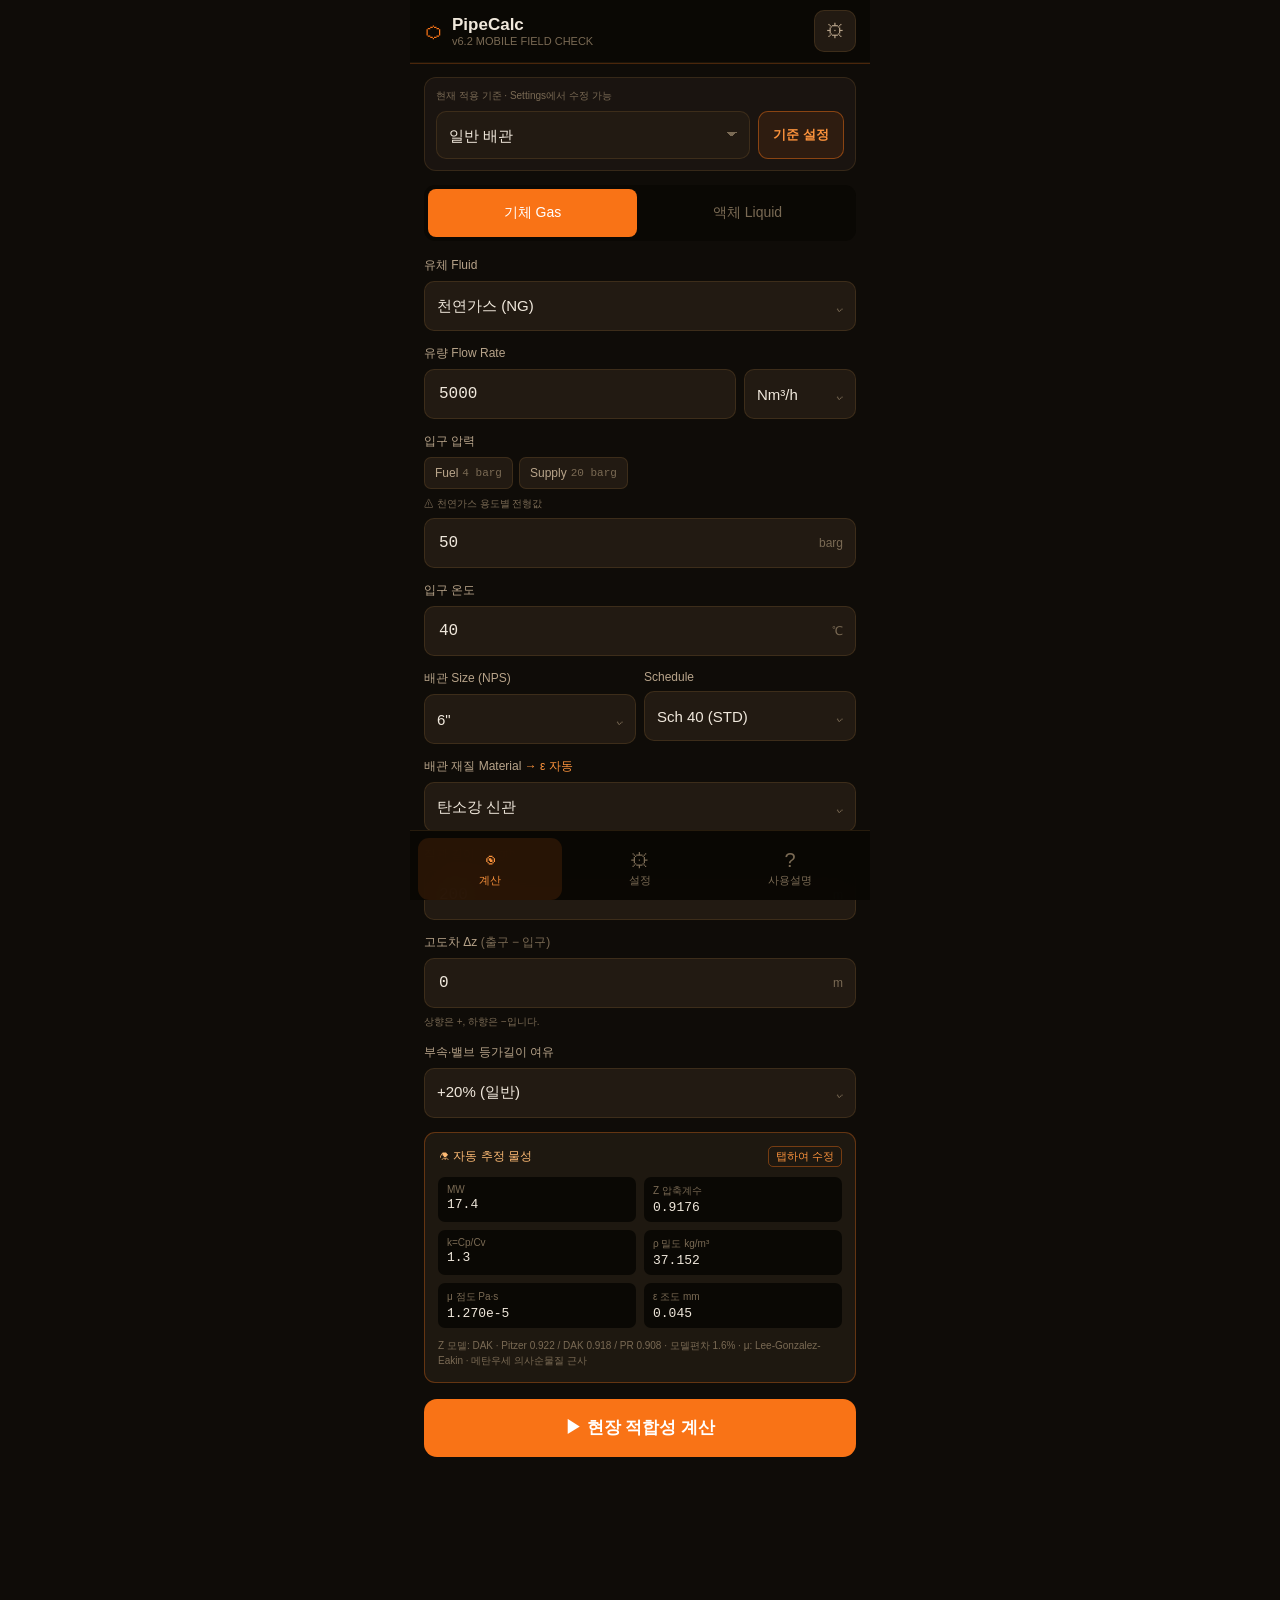
==== commit 60078e78: "Add files via upload" ====
--- a/index.html
+++ b/index.html
@@ -2,11 +2,8 @@
 <html lang="ko">
 <head>
 <meta charset="UTF-8" />
-<meta name="viewport" content="width=device-width, initial-scale=1.0, maximum-scale=1.0, user-scalable=no, viewport-fit=cover" />
-<title>PipeCalc — 배관 압력강하 1차 검토</title>
-<link rel="preconnect" href="https://fonts.googleapis.com">
-<link rel="preconnect" href="https://fonts.gstatic.com" crossorigin>
-<link href="https://fonts.googleapis.com/css2?family=Noto+Sans+KR:wght@400;500;700&family=JetBrains+Mono:wght@400;500&display=swap" rel="stylesheet">
+<meta name="viewport" content="width=device-width, initial-scale=1.0, viewport-fit=cover" />
+<title>PipeCalc v6.2 — 모바일 현장 배관 적합성 검토</title>
 <style>
 /* ── 디자인 토큰 ── */
 :root{
@@ -18,9 +15,9 @@
 }
 *{box-sizing:border-box; -webkit-tap-highlight-color:transparent;}
 html,body{margin:0; padding:0; background:var(--bg); color:var(--txt);
-  font-family:'Noto Sans KR',sans-serif; -webkit-font-smoothing:antialiased;}
+  font-family:-apple-system,BlinkMacSystemFont,'Segoe UI','Noto Sans KR',Arial,sans-serif; -webkit-font-smoothing:antialiased;}
 body{padding:env(safe-area-inset-top) env(safe-area-inset-right) env(safe-area-inset-bottom) env(safe-area-inset-left);}
-.mono{font-family:'JetBrains Mono',monospace;}
+.mono{font-family:'SFMono-Regular',Consolas,'Liberation Mono',monospace;}
 .app{max-width:460px; margin:0 auto; min-height:100vh;}
 
 /* ── 헤더 ── */
@@ -50,11 +47,11 @@
 /* 입력 */
 .inp,.selbtn{width:100%; background:var(--card2); color:var(--txt); border:0.5px solid var(--line);
   border-radius:9px; min-height:46px; font-size:15px; padding:0 12px;}
-.inp{font-family:'JetBrains Mono',monospace;}
+.inp{font-family:'SFMono-Regular',Consolas,'Liberation Mono',monospace;}
 .inwrap{display:flex; align-items:center; background:var(--card2); border:0.5px solid var(--line);
   border-radius:9px; min-height:46px; padding:0 12px;}
 .inwrap input{flex:1; width:100%; background:transparent; color:var(--txt); border:none; outline:none;
-  font-family:'JetBrains Mono',monospace; font-size:15px;}
+  font-family:'SFMono-Regular',Consolas,'Liberation Mono',monospace; font-size:15px;}
 .inwrap .u{color:var(--txt3); font-size:12px; margin-left:6px;}
 
 /* 셀렉트 버튼(휠/바텀시트 트리거) */
@@ -77,10 +74,10 @@
 .estgrid{display:grid; grid-template-columns:1fr 1fr; gap:8px;}
 .estitem{background:var(--bg2); border-radius:7px; padding:7px 9px;}
 .estitem .k{color:var(--txt3); font-size:10px;}
-.estitem .v{color:var(--txt); font-family:'JetBrains Mono',monospace; font-size:13px; margin-top:2px;}
+.estitem .v{color:var(--txt); font-family:'SFMono-Regular',Consolas,'Liberation Mono',monospace; font-size:13px; margin-top:2px;}
 .estitem.edit{outline:1px solid rgba(249,115,22,0.5);}
 .estitem input{width:100%; background:transparent; border:none; color:var(--special);
-  font-family:'JetBrains Mono',monospace; font-size:13px; outline:none; margin-top:2px;}
+  font-family:'SFMono-Regular',Consolas,'Liberation Mono',monospace; font-size:13px; outline:none; margin-top:2px;}
 
 /* 계산 버튼 */
 .calc{width:100%; background:var(--info); color:#fff; border:none; border-radius:11px;
@@ -100,7 +97,7 @@
 .metrics{display:grid; grid-template-columns:1fr 1fr; gap:10px; margin-bottom:14px;}
 .metric{background:var(--card); border-radius:10px; padding:12px;}
 .metric .mk{color:var(--txt3); font-size:11px;}
-.metric .mv{font-family:'JetBrains Mono',monospace; font-size:19px; margin-top:3px;}
+.metric .mv{font-family:'SFMono-Regular',Consolas,'Liberation Mono',monospace; font-size:19px; margin-top:3px;}
 .metric .ma{font-size:10px; margin-top:3px;}
 .metric.ok .mv{color:var(--txt);} .metric.bad .mv{color:var(--fail);} .metric.ok .ma{color:var(--txt3);} .metric.bad .ma{color:var(--fail);}
 
@@ -110,7 +107,7 @@
 .details.show{display:block;}
 .details .dl{display:flex; justify-content:space-between; padding:5px 0; border-bottom:0.5px solid var(--line2); font-size:13px;}
 .details .dl:last-child{border:none;}
-.details .dl .dk{color:var(--txt3);} .details .dl .dv{font-family:'JetBrains Mono',monospace;}
+.details .dl .dk{color:var(--txt3);} .details .dl .dv{font-family:'SFMono-Regular',Consolas,'Liberation Mono',monospace;}
 
 .disclaimer{margin-top:14px; padding:11px 13px; background:rgba(245,158,11,0.08);
   border:0.5px solid rgba(245,158,11,0.25); border-radius:9px; color:#fbbf6b; font-size:11px; line-height:1.6;}
@@ -130,7 +127,7 @@
   border-bottom:0.5px solid var(--line); pointer-events:none;}
 .wheel ul{list-style:none; margin:0; padding:88px 0; touch-action:none;}
 .wheel li{height:44px; line-height:44px; text-align:center; font-size:17px; color:var(--txt2);
-  font-family:'JetBrains Mono',monospace; transition:color .1s;}
+  font-family:'SFMono-Regular',Consolas,'Liberation Mono',monospace; transition:color .1s;}
 .wheel li.center{color:var(--txt); font-weight:500;}
 
 /* ── 바텀시트 검색 ── */
@@ -152,553 +149,890 @@
   min-height:32px; display:flex; align-items:center; gap:4px; white-space:nowrap;}
 .preset-chip:active{transform:scale(0.96);}
 .preset-chip.on{background:rgba(249,115,22,0.14); border-color:rgba(249,115,22,0.5); color:var(--special);}
-.preset-chip .pv{font-family:'JetBrains Mono',monospace; color:var(--txt3); font-size:11px;}
+.preset-chip .pv{font-family:'SFMono-Regular',Consolas,'Liberation Mono',monospace; color:var(--txt3); font-size:11px;}
 .preset-chip.on .pv{color:var(--special);}
 .preset-note{color:var(--txt3); font-size:10px; margin-bottom:7px; line-height:1.5;}
+
+
+/* ── v5 현장판: 신뢰도·상변화·오차범위 ── */
+.verdict.hold{background:rgba(245,158,11,0.12); border:0.5px solid rgba(245,158,11,0.45);}
+.verdict.hold .vi,.verdict.hold .vt b{color:var(--warn);}
+.verdict.caution{background:rgba(249,115,22,0.11); border:0.5px solid rgba(249,115,22,0.42);}
+.verdict.caution .vi,.verdict.caution .vt b{color:var(--special);}
+.metric.info .mv{color:var(--special);}
+.quality{background:var(--card); border-radius:11px; padding:12px; margin-bottom:12px; border:0.5px solid var(--line);}
+.quality .qh{display:flex; justify-content:space-between; align-items:center; gap:8px; margin-bottom:8px;}
+.quality .qh b{font-size:13px;}
+.qbadge{font-family:'SFMono-Regular',Consolas,'Liberation Mono',monospace; font-size:12px; border-radius:6px; padding:3px 8px; border:0.5px solid currentColor;}
+.qbadge.a{color:var(--pass)} .qbadge.b{color:#84cc16} .qbadge.c{color:var(--warn)} .qbadge.d{color:var(--fail)}
+.qline{font-size:11px; color:var(--txt2); line-height:1.65;}
+.alertbox{border-radius:10px; padding:11px 12px; margin-bottom:12px; font-size:11px; line-height:1.65;}
+.alertbox.info{background:rgba(59,130,246,0.09); border:0.5px solid rgba(59,130,246,0.3); color:#93c5fd;}
+.alertbox.warn{background:rgba(245,158,11,0.09); border:0.5px solid rgba(245,158,11,0.34); color:#fbbf6b;}
+.alertbox.danger{background:rgba(239,68,68,0.10); border:0.5px solid rgba(239,68,68,0.38); color:#fca5a5;}
+.estnote{grid-column:1/3; color:var(--txt3); font-size:10px; margin-top:2px; line-height:1.55;}
+.estnote.warn{color:var(--warn)} .estnote.danger{color:#fca5a5}
+.smallnote{color:var(--txt3); font-size:10px; line-height:1.55; margin-top:6px;}
+.update-card{background:var(--card); border:0.5px solid var(--line); border-radius:10px; padding:10px 12px; margin-bottom:14px; color:var(--txt2); font-size:11px; line-height:1.6;}
+
+
+/* ── v6 모바일 UI / 하단 결과 / 설정 페이지 ── */
+html{overscroll-behavior-y:none;}
+body{padding-bottom:calc(78px + env(safe-area-inset-bottom));}
+.app{min-height:100dvh; padding-bottom:140px;}
+.hdr{min-height:54px; padding:10px 14px;}
+.hdr-actions{display:flex; align-items:center; gap:8px;}
+.iconbtn{width:42px; height:42px; border-radius:10px; border:0.5px solid var(--line); background:var(--card2); color:var(--txt2); font-size:19px; cursor:pointer;}
+.view{display:none;}
+.view.active{display:block;}
+.body{padding:14px 14px 24px;}
+.profilebar{display:grid; grid-template-columns:1fr auto; gap:8px; align-items:end; background:var(--card); border:0.5px solid var(--line); border-radius:12px; padding:11px; margin-bottom:14px;}
+.profilebar .plabel{grid-column:1/3; color:var(--txt3); font-size:10px;}
+.native-select{appearance:none; width:100%; min-height:48px; border:0.5px solid var(--line); border-radius:10px; background:var(--card2); color:var(--txt); padding:0 38px 0 12px; font-size:15px; font-family:inherit; background-image:linear-gradient(45deg,transparent 50%,var(--txt3) 50%),linear-gradient(135deg,var(--txt3) 50%,transparent 50%); background-position:calc(100% - 17px) 20px,calc(100% - 12px) 20px; background-size:5px 5px,5px 5px; background-repeat:no-repeat;}
+.mini-btn,.secondary-btn,.danger-btn{min-height:48px; border-radius:10px; padding:0 14px; font-family:inherit; font-weight:700; cursor:pointer;}
+.mini-btn{border:0.5px solid rgba(249,115,22,.45); color:var(--special); background:rgba(249,115,22,.09);}
+.secondary-btn{width:100%; border:0.5px solid var(--line); color:var(--txt2); background:var(--card2);}
+.danger-btn{width:100%; border:0.5px solid rgba(239,68,68,.35); color:#fca5a5; background:rgba(239,68,68,.08);}
+.fld>label{font-size:12px; margin-bottom:7px;}
+.inp,.selbtn,.inwrap{min-height:50px; border-radius:10px;}
+.inwrap input{font-size:16px; min-height:48px;}
+.seg button{min-height:48px;}
+.calc{min-height:58px; border-radius:13px; font-size:17px; position:relative; z-index:1;}
+.special-input{display:none; background:rgba(249,115,22,.07); border:0.5px solid rgba(249,115,22,.28); border-radius:11px; padding:11px; margin-bottom:14px;}
+.special-input.show{display:block;}
+.conc-chips{display:flex; gap:6px; overflow-x:auto; padding:2px 0 4px; scrollbar-width:none;}
+.conc-chips::-webkit-scrollbar{display:none;}
+.conc-chip{min-width:58px; min-height:38px; border-radius:9px; border:0.5px solid var(--line); background:var(--card2); color:var(--txt2); font-family:inherit;}
+.conc-chip.on{color:var(--special); border-color:rgba(249,115,22,.55); background:rgba(249,115,22,.12);}
+
+/* 결과는 하단 고정 */
+.result-dock{position:fixed; left:50%; transform:translateX(-50%); bottom:calc(70px + env(safe-area-inset-bottom)); width:min(460px,100%); z-index:42; padding:0 10px 8px; display:none; pointer-events:none;}
+.result-dock.show{display:block;}
+.result-dock button{pointer-events:auto; width:100%; min-height:76px; border:none; border-radius:14px; background:rgba(26,20,16,.97); color:var(--txt); box-shadow:0 -8px 30px rgba(0,0,0,.42); border:1px solid var(--line); padding:10px 12px; display:grid; grid-template-columns:auto 1fr auto; gap:10px; align-items:center; text-align:left; font-family:inherit;}
+.dock-status{width:52px; height:52px; border-radius:12px; display:flex; flex-direction:column; align-items:center; justify-content:center; font-weight:800; font-size:11px;}
+.dock-status.pass{background:rgba(34,197,94,.14); color:var(--pass);}
+.dock-status.fail{background:rgba(239,68,68,.14); color:var(--fail);}
+.dock-status.caution,.dock-status.hold{background:rgba(245,158,11,.14); color:var(--warn);}
+.dock-main{min-width:0;}
+.dock-main b{font-size:14px; display:block; white-space:nowrap; overflow:hidden; text-overflow:ellipsis;}
+.dock-main span{display:block; color:var(--txt2); font-size:11px; margin-top:4px; white-space:nowrap; overflow:hidden; text-overflow:ellipsis;}
+.dock-arrow{font-size:22px; color:var(--special);}
+
+.bottom-nav{position:fixed; left:50%; transform:translateX(-50%); bottom:0; width:min(460px,100%); height:calc(70px + env(safe-area-inset-bottom)); padding:7px 8px env(safe-area-inset-bottom); z-index:45; display:grid; grid-template-columns:1fr 1fr 1fr; gap:6px; background:rgba(10,8,4,.97); border-top:0.5px solid var(--line); backdrop-filter:blur(16px);}
+.nav-btn{border:none; border-radius:11px; background:transparent; color:var(--txt3); min-height:54px; display:flex; flex-direction:column; align-items:center; justify-content:center; gap:3px; font-family:inherit; font-size:11px; text-decoration:none; cursor:pointer;}
+.nav-btn .ni{font-size:20px; line-height:1;}
+.nav-btn.active{background:rgba(249,115,22,.12); color:var(--special);}
+
+/* 결과 상세 bottom sheet */
+.result-sheet{max-height:92dvh; overflow-y:auto; padding-bottom:calc(18px + env(safe-area-inset-bottom));}
+.result-content{padding:14px;}
+.close-x{min-width:44px; min-height:44px; border:none; background:transparent; color:var(--txt2); font-size:24px;}
+
+/* 설정 */
+.page-title{margin:4px 0 14px;}
+.page-title h2{font-size:20px; margin:0 0 5px;}
+.page-title p{font-size:11px; color:var(--txt3); margin:0; line-height:1.55;}
+.settings-card{background:var(--card); border:0.5px solid var(--line); border-radius:13px; padding:13px; margin-bottom:12px;}
+.settings-card h3{font-size:14px; margin:0 0 10px;}
+.settings-grid{display:grid; grid-template-columns:1fr 1fr; gap:10px;}
+.settings-grid .fld{margin:0;}
+.settings-grid .full{grid-column:1/3;}
+.setting-note{font-size:10px; color:var(--txt3); line-height:1.6; margin-top:8px;}
+.button-stack{display:grid; gap:9px; margin:12px 0 22px;}
+.save-btn{width:100%; min-height:56px; border:none; border-radius:12px; background:var(--info); color:white; font-family:inherit; font-size:16px; font-weight:800;}
+.profile-description{padding:10px 12px; border-radius:10px; background:var(--bg2); color:var(--txt2); font-size:11px; line-height:1.55; margin-top:9px;}
+
+@media (max-width:360px){
+  .body{padding-left:10px;padding-right:10px;}
+  .settings-grid{grid-template-columns:1fr;}
+  .settings-grid .full{grid-column:1;}
+  .profilebar{grid-template-columns:1fr;}
+  .profilebar .plabel{grid-column:1;}
+  .mini-btn{width:100%;}
+}
+
 </style>
 </head>
 <body>
 <div class="app">
-
-  <!-- 헤더 -->
-  <div class="hdr">
-    <div class="hdr-l"><span class="ico">⬡</span><b>PipeCalc</b></div>
-    <span class="hdr-tag">FEED 1차검토 ±10~20%</span>
-  </div>
-
-  <!-- 요약바 -->
-  <div class="sumbar">
-    <span class="lbl">결과</span><span class="val mono" id="sumval">v=— · ΔP=— · Ma=— · Out=—</span>
-  </div>
-
-  <div class="body">
-    <!-- 상태 토글 -->
-    <div class="seg" id="phaseSeg">
-      <button class="act" data-ph="gas">기체 Gas</button>
-      <button data-ph="liquid">액체 Liquid</button>
+  <header class="hdr">
+    <div class="hdr-l"><span class="ico">⬡</span><div><b>PipeCalc</b><div class="hdr-tag">v6.2 MOBILE FIELD CHECK</div></div></div>
+    <div class="hdr-actions"><button class="iconbtn" id="headerSettingsBtn" aria-label="설정">⚙</button></div>
+  </header>
+
+  <section class="view active" id="calcView">
+    <div class="body">
+      <div class="profilebar">
+        <div class="plabel">현재 적용 기준 · Settings에서 수정 가능</div>
+        <select id="profileSelect" class="native-select" aria-label="적용 기준"></select>
+        <button class="mini-btn" id="profileSettingsBtn">기준 설정</button>
+      </div>
+
+      <div class="seg" id="phaseSeg">
+        <button class="act" data-ph="gas">기체 Gas</button>
+        <button data-ph="liquid">액체 Liquid</button>
+      </div>
+
+      <div class="fld">
+        <label>유체 Fluid</label>
+        <button class="selbtn" id="fluidBtn"><span id="fluidLbl">천연가스 (NG)</span><i>⌄</i></button>
+      </div>
+
+      <div class="special-input" id="concBlock">
+        <div class="fld" style="margin-bottom:9px">
+          <label>NaOH 농도 Concentration</label>
+          <div class="inwrap"><input id="conc" inputmode="decimal" value="30"/><span class="u">wt%</span></div>
+        </div>
+        <div class="conc-chips" id="concChips"></div>
+        <div class="smallnote">10~50 wt%, 20~100℃ 표를 보간한 현장 근사입니다. 추정 ρ·μ는 탭하여 실제값으로 교체할 수 있습니다.</div>
+      </div>
+
+      <div class="fld">
+        <label>유량 Flow Rate</label>
+        <div class="row">
+          <div class="inwrap" style="flex:1;"><input id="flow" inputmode="decimal" value="5000"/></div>
+          <button class="selbtn" id="flowUnitBtn" style="width:112px;"><span id="flowUnitLbl">Nm³/h</span><i>⌄</i></button>
+        </div>
+      </div>
+
+      <div class="fld">
+        <label>입구 압력</label>
+        <div class="presets" id="presChips"></div>
+        <div class="preset-note" id="presNote"></div>
+        <div class="inwrap"><input id="pres" inputmode="decimal" value="50"/><span class="u">barg</span></div>
+      </div>
+
+      <div class="fld">
+        <label>입구 온도</label>
+        <div class="inwrap"><input id="temp" inputmode="decimal" value="40"/><span class="u">℃</span></div>
+      </div>
+
+      <div class="row mb">
+        <div class="fld"><label>배관 Size (NPS)</label><button class="selbtn" id="npsBtn"><span id="npsLbl">6&quot;</span><i>⌄</i></button></div>
+        <div class="fld"><label>Schedule</label><button class="selbtn" id="schBtn"><span id="schLbl">Sch 40 (STD)</span><i>⌄</i></button></div>
+      </div>
+
+      <div class="fld">
+        <label>배관 재질 Material <span style="color:var(--special)">→ ε 자동</span></label>
+        <button class="selbtn" id="matBtn"><span id="matLbl">탄소강 신관</span><i>⌄</i></button>
+      </div>
+
+      <div class="fld">
+        <label>직관 길이 Length</label>
+        <div class="inwrap"><input id="len" inputmode="decimal" value="200"/><span class="u">m</span></div>
+      </div>
+
+      <div class="fld">
+        <label>고도차 Δz <span style="color:var(--txt3)">(출구 − 입구)</span></label>
+        <div class="inwrap"><input id="elev" inputmode="decimal" value="0"/><span class="u">m</span></div>
+        <div class="smallnote">상향은 +, 하향은 −입니다.</div>
+      </div>
+
+      <div class="fld">
+        <label>부속·밸브 등가길이 여유</label>
+        <button class="selbtn" id="allowBtn"><span id="allowLbl">+20% (일반)</span><i>⌄</i></button>
+      </div>
+
+      <div class="estcard">
+        <div class="top"><div class="l">⚗ 자동 추정 물성</div><span class="badge">탭하여 수정</span></div>
+        <div class="estgrid" id="estGrid"></div>
+      </div>
+
+      <button class="calc" id="calcBtn">▶ 현장 적합성 계산</button>
     </div>
-
-    <!-- 유체 (바텀시트) -->
-    <div class="fld">
-      <label>유체 Fluid</label>
-      <button class="selbtn" id="fluidBtn"><span id="fluidLbl">천연가스 (NG)</span><i>⌄</i></button>
+  </section>
+
+  <section class="view" id="settingsView">
+    <div class="body">
+      <div class="page-title"><h2>판정 기준 설정</h2><p>펌프 전단, 냉각수(CW), 헤더 등 현장 상황별 기준을 저장합니다. 입력값은 사내 설계기준에 맞춰 수정하세요.</p></div>
+
+      <div class="settings-card">
+        <h3>편집할 기준 프로파일</h3>
+        <select id="settingsProfileSelect" class="native-select"></select>
+        <div class="profile-description" id="profileDescription"></div>
+      </div>
+
+      <div class="settings-card">
+        <h3>허용 기준</h3>
+        <div class="settings-grid">
+          <div class="fld"><label>액체 최대 유속</label><div class="inwrap"><input id="setLiqV" inputmode="decimal"/><span class="u">m/s</span></div></div>
+          <div class="fld"><label>기체 최대 유속</label><div class="inwrap"><input id="setGasV" inputmode="decimal"/><span class="u">m/s</span></div></div>
+          <div class="fld"><label>액체 최대 ΔP/100m</label><div class="inwrap"><input id="setLiqDP" inputmode="decimal"/><span class="u">bar</span></div></div>
+          <div class="fld"><label>기체 최대 ΔP/100m</label><div class="inwrap"><input id="setGasDP" inputmode="decimal"/><span class="u">bar</span></div></div>
+          <div class="fld"><label>기체 최대 Mach</label><div class="inwrap"><input id="setMach" inputmode="decimal"/><span class="u">Ma</span></div></div>
+          <div class="fld"><label>최소 출구압력</label><div class="inwrap"><input id="setMinOut" inputmode="decimal" placeholder="미사용"/><span class="u">barg</span></div></div>
+        </div>
+        <div class="setting-note">최소 출구압력을 비워 두면 판정에서 제외합니다. 펌프 전단 프로파일에서는 배관 손실뿐 아니라 실제 NPSH 검토가 별도로 필요합니다.</div>
+      </div>
+
+      <div class="button-stack">
+        <button class="save-btn" id="saveSettingsBtn">설정 저장 및 적용</button>
+        <button class="danger-btn" id="resetSettingsBtn">선택 프로파일 기본값 복원</button>
+        <a class="secondary-btn" style="display:flex;align-items:center;justify-content:center;text-decoration:none" href="PipeCalc_v6_2_Manual.html">사용 설명서 열기</a>
+      </div>
     </div>
-
-    <!-- 유량 -->
-    <div class="fld">
-      <label>유량 Flow Rate</label>
-      <div class="row">
-        <div class="inwrap" style="flex:1;"><input id="flow" inputmode="decimal" value="5000"/></div>
-        <button class="selbtn" id="flowUnitBtn" style="width:108px;"><span id="flowUnitLbl">Nm³/h</span><i>⌄</i></button>
-      </div>
-    </div>
-
-    <!-- 압력 (프리셋 칩 + 직접입력) -->
-    <div class="fld">
-      <label>입구 압력</label>
-      <div class="presets" id="presChips"></div>
-      <div class="preset-note" id="presNote"></div>
-      <div class="inwrap"><input id="pres" inputmode="decimal" value="50"/><span class="u">barg</span></div>
-    </div>
-    <!-- 온도 -->
-    <div class="fld">
-      <label>입구 온도</label>
-      <div class="inwrap"><input id="temp" inputmode="decimal" value="40"/><span class="u">℃</span></div>
-    </div>
-
-    <!-- NPS/Schedule (휠) -->
-    <div class="row mb">
-      <div class="fld"><label>배관 Size (NPS)</label>
-        <button class="selbtn" id="npsBtn"><span id="npsLbl">6"</span><i>⌄</i></button></div>
-      <div class="fld"><label>Schedule</label>
-        <button class="selbtn" id="schBtn"><span id="schLbl">Sch 40 (STD)</span><i>⌄</i></button></div>
-    </div>
-
-    <!-- 재질 (휠) -->
-    <div class="fld">
-      <label>배관 재질 Material <span style="color:var(--special)">→ ε 자동</span></label>
-      <button class="selbtn" id="matBtn"><span id="matLbl">탄소강 신관</span><i>⌄</i></button>
-    </div>
-
-    <!-- 길이 -->
-    <div class="fld">
-      <label>길이 Length</label>
-      <div class="inwrap"><input id="len" inputmode="decimal" value="200"/><span class="u">m</span></div>
-    </div>
-
-    <!-- 추정 물성 카드 -->
-    <div class="estcard">
-      <div class="top">
-        <div class="l">⚗ 자동 추정 물성</div>
-        <span class="badge">추정 · 탭하여 수정</span>
-      </div>
-      <div class="estgrid" id="estGrid"></div>
-    </div>
-
-    <!-- 계산 -->
-    <button class="calc" id="calcBtn">▶ 계산하기</button>
-
-    <!-- 결과 -->
-    <div class="result" id="result" style="display:none;"></div>
-  </div>
+  </section>
 </div>
 
-<!-- 휠 피커 시트 -->
-<div class="scrim" id="wheelScrim">
-  <div class="sheet">
-    <div class="sheet-hd"><button class="cancel" id="wheelCancel">취소</button><b id="wheelTitle">선택</b><button id="wheelDone">완료</button></div>
-    <div class="wheel" id="wheel"><div class="sel"></div><ul id="wheelList"></ul></div>
-  </div>
+<div class="result-dock" id="resultDock">
+  <button id="resultDockBtn" aria-label="결과 상세 보기">
+    <div class="dock-status" id="dockStatus">—</div>
+    <div class="dock-main"><b id="dockTitle">계산 결과</b><span id="dockSub">상세 결과 보기</span></div>
+    <div class="dock-arrow">⌃</div>
+  </button>
 </div>
 
-<!-- 유체 바텀시트 -->
-<div class="scrim" id="fluidScrim">
-  <div class="sheet">
-    <div class="sheet-hd"><button class="cancel" id="fluidCancel">취소</button><b>유체 선택</b><span style="width:36px"></span></div>
-    <div class="searchwrap"><input id="fluidSearch" placeholder="유체명 검색 (예: 질소, N2)" /></div>
-    <div class="flist" id="fluidList"></div>
-  </div>
-</div>
+<nav class="bottom-nav" id="bottomNav">
+  <button class="nav-btn active" data-view="calc"><span class="ni">◉</span><span>계산</span></button>
+  <button class="nav-btn" data-view="settings"><span class="ni">⚙</span><span>설정</span></button>
+  <a class="nav-btn" href="PipeCalc_v6_2_Manual.html"><span class="ni">?</span><span>사용설명</span></a>
+</nav>
+
+<div class="scrim" id="wheelScrim"><div class="sheet"><div class="sheet-hd"><button class="cancel" id="wheelCancel">취소</button><b id="wheelTitle">선택</b><button id="wheelDone">완료</button></div><div class="wheel" id="wheel"><div class="sel"></div><ul id="wheelList"></ul></div></div></div>
+
+<div class="scrim" id="fluidScrim"><div class="sheet"><div class="sheet-hd"><button class="cancel" id="fluidCancel">취소</button><b>유체 선택</b><span style="width:44px"></span></div><div class="searchwrap"><input id="fluidSearch" placeholder="유체명 검색 (예: EDC, NaOH, Cl2)" /></div><div class="flist" id="fluidList"></div></div></div>
+
+<div class="scrim" id="resultScrim"><div class="sheet result-sheet"><div class="sheet-hd"><span style="width:44px"></span><b>계산 상세 결과</b><button class="close-x" id="resultClose">×</button></div><div class="result-content" id="resultDetail"></div></div></div>
 
 <script>
 // ══════════════════════════════════════════════════════════
-//  PipeCalc v4 — 단일 HTML / 순수 JS (프레임워크 없음)
+// PipeCalc v6.2 MOBILE FIELD — 단일 HTML / 순수 JS
+// 목표: 현장에서 빠르게 배관 적합성 확인 + 예상 오차·상변화 위험 표시
 // ══════════════════════════════════════════════════════════
 "use strict";
 const $ = id => document.getElementById(id);
 const round = (x,n)=>{const p=10**n; return Math.round(x*p)/p;};
-
-// ── 상수 ──
+const clamp=(x,a,b)=>Math.max(a,Math.min(b,x));
 const R_UNIV=8.314462618, T0=273.15;
 
-// ── 1. 물성 DB (13종) ──  출처: Reid/Poling, NIST, GPSA
+// ── 1. 물성 DB ──
+// Tc[K], Pc[Pa], omega[-]. muRef는 300 K 부근 저압 기체점도[Pa·s]의 현장근사 기준값.
 const FLUID_DB = {
-  NG:{label:'천연가스 (NG)',phase:'gas',MW:17.4,Tc:195.0,Pc:4640e3,omega:0.012,k:1.30,note:'메탄우세 혼합근사',conf:'mid'},
-  LNG_BOG:{label:'LNG BOG',phase:'gas',MW:17.0,Tc:190.0,Pc:4560e3,omega:0.011,k:1.31,note:'BOG 조성변동 큼',conf:'low'},
-  N2:{label:'질소 (N₂)',phase:'gas',MW:28.013,Tc:126.2,Pc:3390e3,omega:0.037,k:1.40,note:'순물질 고신뢰',conf:'high'},
-  AIR:{label:'공기 (Air)',phase:'gas',MW:28.96,Tc:132.5,Pc:3770e3,omega:0.035,k:1.40,note:'의사임계물성',conf:'high'},
-  STEAM:{label:'수증기 (Steam)',phase:'gas',MW:18.015,Tc:647.1,Pc:22060e3,omega:0.344,k:1.33,note:'극성 큼, IAPWS 권장',conf:'low'},
-  H2:{label:'수소 (H₂)',phase:'gas',MW:2.016,Tc:33.2,Pc:1300e3,omega:-0.216,k:1.41,note:'양자유체, 상온 Z>1',conf:'mid'},
-  CO2:{label:'이산화탄소 (CO₂)',phase:'gas',MW:44.01,Tc:304.2,Pc:7383e3,omega:0.224,k:1.29,note:'임계점근처 주의',conf:'mid'},
-  ETHYLENE:{label:'에틸렌 (C₂H₄)',phase:'gas',MW:28.054,Tc:282.3,Pc:5040e3,omega:0.087,k:1.24,note:'순물질',conf:'high'},
-  PROPYLENE:{label:'프로필렌 (C₃H₆)',phase:'gas',MW:42.081,Tc:364.9,Pc:4600e3,omega:0.142,k:1.15,note:'가압시 액화근접',conf:'high'},
-  WATER:{label:'물 (Water)',phase:'liquid',MW:18.015,rhoCoef:[999.85,0.0531,-0.00746],muCoef:{A:2.414e-5,B:247.8,C:140.0,type:'vogel'},note:'0~100℃',conf:'high'},
-  COOLING_WATER:{label:'냉각수 (Cooling Water)',phase:'liquid',MW:18.02,rhoCoef:[1000.5,0.0531,-0.00746],muCoef:{A:2.414e-5,B:247.8,C:140.0,type:'vogel'},note:'물 근사',conf:'mid'},
-  METHANOL:{label:'메탄올 (CH₃OH)',phase:'liquid',MW:32.042,rhoCoef:[810.0,-0.92,0.0],muCoef:{A:7.02e-5,B:555.3,type:'arr'},note:'0~50℃ 인화성',conf:'mid'},
-  ETHANOL:{label:'에탄올 (C₂H₅OH)',phase:'liquid',MW:46.069,rhoCoef:[806.0,-0.85,0.0],muCoef:{A:8.40e-5,B:686.6,type:'arr'},note:'0~50℃ 인화성',conf:'mid'}
+  NG:{label:'천연가스 (NG)',phase:'gas',MW:17.4,Tc:195.0,Pc:4640e3,omega:0.012,k:1.30,note:'메탄우세 의사순물질 근사',conf:'mid',mix:true,muModel:'lge'},
+  LNG_BOG:{label:'LNG BOG',phase:'gas',MW:17.0,Tc:190.0,Pc:4560e3,omega:0.011,k:1.31,note:'조성변동 큼 · 의사순물질 근사',conf:'low',mix:true,muModel:'lge'},
+  N2:{label:'질소 (N₂)',phase:'gas',MW:28.013,Tc:126.2,Pc:3390e3,omega:0.037,k:1.40,note:'순물질',conf:'high',muRef:1.76e-5,muExp:0.70},
+  AIR:{label:'공기 (Air)',phase:'gas',MW:28.96,Tc:132.5,Pc:3770e3,omega:0.035,k:1.40,note:'의사임계물성',conf:'high',mix:true,muRef:1.846e-5,muExp:0.76},
+  STEAM:{label:'수증기 (Steam)',phase:'gas',MW:18.015,Tc:647.1,Pc:22060e3,omega:0.344,k:1.33,note:'IAPWS 미사용 · 현장근사',conf:'low',muRef:1.00e-5,muExp:1.00,preferPR:true},
+  H2:{label:'수소 (H₂)',phase:'gas',MW:2.016,Tc:33.2,Pc:1300e3,omega:-0.216,k:1.41,note:'고압·양자효과 주의',conf:'mid',muRef:8.90e-6,muExp:0.68},
+  CO2:{label:'이산화탄소 (CO₂)',phase:'gas',MW:44.01,Tc:304.2,Pc:7383e3,omega:0.224,k:1.29,note:'임계점 부근 주의',conf:'mid',muRef:1.50e-5,muExp:0.90},
+  ETHYLENE:{label:'에틸렌 (C₂H₄)',phase:'gas',MW:28.054,Tc:282.3,Pc:5040e3,omega:0.087,k:1.24,note:'가압 시 응축 가능',conf:'high',muRef:1.04e-5,muExp:0.83},
+  PROPYLENE:{label:'프로필렌 (C₃H₆)',phase:'gas',MW:42.081,Tc:364.9,Pc:4600e3,omega:0.142,k:1.15,note:'가압 시 액화 근접',conf:'high',muRef:8.4e-6,muExp:0.86},
+  EDC_G:{label:'EDC 증기 (1,2-Dichloroethane)',phase:'gas',MW:98.959,Tc:561.6,Pc:5380e3,omega:0.268,k:1.10,note:'순물질 근사 · 독성/인화성',conf:'mid',muRef:9.5e-6,muExp:0.85,antoine:[{Tmin:242.33,Tmax:372.6,A:4.58518,B:1521.789,C:-24.67}]},
+  VCM_G:{label:'VCM 증기 (Vinyl Chloride)',phase:'gas',MW:62.498,Tc:424.61,Pc:5755e3,omega:0.160,k:1.18,note:'가압 시 쉽게 응축 · 독성/인화성',conf:'mid',muRef:1.072e-5,muExp:0.82,antoine:[{Tmin:165.3,Tmax:259.4,A:3.98598,B:892.757,C:-35.051}],vaporTable:{Tc:[-13.4,20,25],P:[101325,337305.59104,346638.1568],strictHigh:true,source:'ATSDR VCM 20·25℃ + 정상비점'}},
+  CL2_G:{label:'염소 가스 (Cl₂)',phase:'gas',MW:70.906,Tc:416.956,Pc:7991.4e3,omega:0.070,k:1.33,note:'독성 · 습식 부식/재질 적합성 별도',conf:'mid',muRef:1.34e-5,muExp:0.75,antoine:[{Tmin:155,Tmax:239.4,A:3.0213,B:530.591,C:-64.639},{Tmin:239.4,Tmax:400.3,A:4.28814,B:969.992,C:-12.791}]},
+
+  WATER:{label:'물 (Water)',phase:'liquid',MW:18.015,Tc:647.096,Pc:22064e3,omega:0.344,rhoCoef:[999.947,0.0206558,-0.0059243,1.56624e-5],muCoef:{A:2.414e-5,B:247.8,C:140.0,type:'vogel'},validT:[0,100],note:'0~100℃ 3차 밀도식 + Vogel 점도',conf:'high'},
+  COOLING_WATER:{label:'냉각수 (Cooling Water)',phase:'liquid',MW:18.02,Tc:647.096,Pc:22064e3,omega:0.344,rhoCoef:[999.947,0.0206558,-0.0059243,1.56624e-5],muCoef:{A:2.414e-5,B:247.8,C:140.0,type:'vogel'},validT:[0,100],note:'순수 물 3차 밀도식 근사 · 첨가제 미반영',conf:'mid'},
+  METHANOL:{label:'메탄올 (CH₃OH)',phase:'liquid',MW:32.042,Tc:512.6,Pc:8096e3,omega:0.565,rhoCoef:[810.0,-0.92,0.0],muTable:{T:[0,5,10,15,20,25,30,35,40,45,50],mPaS:[0.806463,0.741477,0.683598,0.631852,0.585528,0.543900,0.506420,0.472499,0.441752,0.413853,0.388465]},validT:[0,50],note:'NIST 포화액 점도표 0~50℃ 선형보간',conf:'mid'},
+  ETHANOL:{label:'에탄올 (C₂H₅OH)',phase:'liquid',MW:46.069,Tc:514.0,Pc:6137e3,omega:0.644,rhoCoef:[806.0,-0.85,0.0],muModelL:'ethanolNist01MPa',validT:[0,50],note:'NIST 0.1 MPa 점도 참조상관식',conf:'mid'},
+  EDC_L:{label:'액체 EDC (1,2-Dichloroethane)',phase:'liquid',MW:98.959,Tc:561.6,Pc:5380e3,omega:0.268,rhoRef:1245.4,rhoRefT:25,rhoSlope:-1.52,muRefL:0.84e-3,muB:1200,validT:[-20,80],note:'ATSDR 25℃ 밀도 기준 선형 온도보정 · 독성/인화성',conf:'mid',antoine:[{Tmin:242.33,Tmax:372.6,A:4.58518,B:1521.789,C:-24.67}]},
+  VCM_L:{label:'액체 VCM (Vinyl Chloride)',phase:'liquid',MW:62.498,Tc:424.61,Pc:5755e3,omega:0.160,rhoRef20:910.6,rhoSlope:-1.55,muRefL:0.20e-3,muB:900,validT:[-40,40],note:'가압 액체 현장근사 · 독성/인화성',conf:'low',antoine:[{Tmin:165.3,Tmax:259.4,A:3.98598,B:892.757,C:-35.051}],vaporTable:{Tc:[-13.4,20,25],P:[101325,337305.59104,346638.1568],strictHigh:true,source:'ATSDR VCM 20·25℃ + 정상비점'}},
+  CL2_L:{label:'액체 염소 (Cl₂)',phase:'liquid',MW:70.906,Tc:416.956,Pc:7991.4e3,omega:0.070,rhoRef20:1408.5,rhoSlope:-2.10,muRefL:0.346e-3,muB:1000,validT:[-30,80],note:'가압 액체 현장근사 · 독성/재질 주의',conf:'low',antoine:[{Tmin:155,Tmax:239.4,A:3.0213,B:530.591,C:-64.639},{Tmin:239.4,Tmax:400.3,A:4.28814,B:969.992,C:-12.791}]},
+  LIQ_AMMONIA:{label:'액체 암모니아 (NH₃) · 직접물성',phase:'liquid',MW:17.031,Tc:405.4,Pc:11330e3,omega:0.25,custom:true,note:'운전 T·P의 ρ와 μ 직접입력 필수',conf:'manual'},
+  NAOH_AQ:{label:'NaOH 수용액',phase:'liquid',MW:0,solution:true,solutionModel:'naoh',validT:[20,100],validConc:[10,50],note:'농도·온도 2D 보간 · 실제값 입력 권장',conf:'low'},
+  CUSTOM_LIQ:{label:'기타 액체 · 직접물성',phase:'liquid',MW:0,custom:true,note:'운전조건의 ρ와 μ 직접입력 필수',conf:'manual'}
 };
 
-// ── 재질별 절대조도 ε (mm) ──
 const MATERIALS=[
-  {key:'copper',label:'동관',eps:0.0015},
-  {key:'ss',label:'스테인리스 (SS)',eps:0.015},
-  {key:'cs',label:'탄소강 신관',eps:0.045},
-  {key:'galv',label:'아연도금강',eps:0.15},
-  {key:'cast',label:'주철',eps:0.26},
-  {key:'old',label:'노후 탄소강',eps:1.0}
+  {key:'copper',label:'동관',eps:0.0015},{key:'ss',label:'스테인리스 (SS)',eps:0.015},
+  {key:'cs',label:'탄소강 신관',eps:0.045},{key:'galv',label:'아연도금강',eps:0.15},
+  {key:'cast',label:'주철',eps:0.26},{key:'old',label:'노후 탄소강',eps:1.0}
 ];
 
-// ── NPS 내경(mm) : Sch별 (ASME B36.10M, ID = OD - 2×wall) ──
-// 각 사이즈에 실제 존재하는 Schedule만 포함. STD/XS는 별도 표기.
-const PIPE_ID = {
-  '1"':{'Sch 10':27.9,'Sch 40 (STD)':26.6,'Sch 80 (XS)':24.3,'Sch 160':20.7},
-  '1.5"':{'Sch 10':42.7,'Sch 40 (STD)':40.9,'Sch 80 (XS)':38.1,'Sch 160':33.9},
-  '2"':{'Sch 10':54.8,'Sch 40 (STD)':52.5,'Sch 80 (XS)':49.2,'Sch 160':42.8},
-  '3"':{'Sch 10':84.7,'Sch 40 (STD)':77.9,'Sch 80 (XS)':73.7,'Sch 160':66.6},
-  '4"':{'Sch 10':110.1,'Sch 40 (STD)':102.3,'Sch 80 (XS)':97.2,'Sch 120':92.0,'Sch 160':87.3},
-  '6"':{'Sch 10':161.5,'Sch 40 (STD)':154.1,'Sch 80 (XS)':146.3,'Sch 120':139.7,'Sch 160':131.8},
-  '8"':{'Sch 10':211.6,'Sch 20':206.4,'Sch 40 (STD)':202.7,'Sch 80 (XS)':193.7,'Sch 120':182.6,'Sch 160':173.1},
-  '10"':{'Sch 10':264.7,'Sch 20':260.4,'Sch 40 (STD)':254.5,'Sch 80':242.9,'Sch 120':230.2,'Sch 160':215.9},
-  '12"':{'Sch 10':315.9,'Sch 20':311.2,'Sch 40 (STD)':303.2,'Sch 80':288.9,'Sch 120':273.1,'Sch 160':257.2},
-  '14"':{'Sch 10':347.7,'Sch 20':342.9,'Sch 40 (STD)':333.3,'Sch 80':317.5,'Sch 120':300.0,'Sch 160':284.2},
-  '16"':{'Sch 10':398.5,'Sch 20':393.7,'Sch 40 (STD)':381.0,'Sch 80':363.5,'Sch 120':344.5,'Sch 160':325.4},
-  '18"':{'Sch 10':449.6,'Sch 20':444.5,'Sch 40 (STD)':428.7,'Sch 80':409.5,'Sch 120':387.4,'Sch 160':366.5},
-  '20"':{'Sch 10':500.4,'Sch 20':495.3,'Sch 40 (STD)':477.8,'Sch 80':455.6,'Sch 120':431.8,'Sch 160':407.9},
-  '24"':{'Sch 10':603.2,'Sch 20':596.9,'Sch 40 (STD)':574.6,'Sch 80':547.7,'Sch 120':517.6,'Sch 160':490.5},
-  '30"':{'Sch 10':755.6,'Sch 20':749.3,'STD':762.0,'XS':749.3},
-  '36"':{'Sch 10':908.0,'Sch 20':901.7,'STD':914.4,'XS':901.7}
+// ── ASME B36.10-2022 정본 치수 DB ──
+// ID를 임의 복사하지 않고, 표준의 OD·벽두께·표기 ID를 한 레코드로 관리한다.
+// 12" 이상은 STD/XS와 Sch 40/80이 동일하지 않으므로 별도 항목으로 분리한다.
+const PIPE_STANDARD='ASME B36.10-2022';
+const PIPE_DIMENSIONS = {
+  '1"':{od:33.4,schedules:{
+    'Sch 10':{wall:2.77,id:27.9},'Sch 40 (STD)':{wall:3.38,id:26.6},'Sch 80 (XS)':{wall:4.55,id:24.3},'Sch 160':{wall:6.35,id:20.7}}},
+  '1.5"':{od:48.3,schedules:{
+    'Sch 10':{wall:2.77,id:42.7},'Sch 40 (STD)':{wall:3.68,id:40.9},'Sch 80 (XS)':{wall:5.08,id:38.1},'Sch 160':{wall:7.14,id:33.9}}},
+  '2"':{od:60.3,schedules:{
+    'Sch 10':{wall:2.77,id:54.8},'Sch 40 (STD)':{wall:3.91,id:52.5},'Sch 80 (XS)':{wall:5.54,id:49.2},'Sch 160':{wall:8.74,id:42.8}}},
+  '3"':{od:88.9,schedules:{
+    'Sch 10':{wall:3.05,id:82.8},'Sch 40 (STD)':{wall:5.49,id:77.9},'Sch 80 (XS)':{wall:7.62,id:73.7},'Sch 160':{wall:11.13,id:66.6}}},
+  '4"':{od:114.3,schedules:{
+    'Sch 10':{wall:3.05,id:108.2},'Sch 40 (STD)':{wall:6.02,id:102.3},'Sch 80 (XS)':{wall:8.56,id:97.2},'Sch 120':{wall:11.13,id:92.0},'Sch 160':{wall:13.49,id:87.3}}},
+  '6"':{od:168.3,schedules:{
+    'Sch 10':{wall:3.40,id:161.5},'Sch 40 (STD)':{wall:7.11,id:154.1},'Sch 80 (XS)':{wall:10.97,id:146.3},'Sch 120':{wall:14.27,id:139.7},'Sch 160':{wall:18.26,id:131.8}}},
+  '8"':{od:219.1,schedules:{
+    'Sch 10':{wall:3.76,id:211.6},'Sch 20':{wall:6.35,id:206.4},'Sch 40 (STD)':{wall:8.18,id:202.7},'Sch 80 (XS)':{wall:12.70,id:193.7},'Sch 120':{wall:18.26,id:182.6},'Sch 160':{wall:23.01,id:173.1}}},
+  '10"':{od:273.0,schedules:{
+    'Sch 10':{wall:4.19,id:264.7},'Sch 20':{wall:6.35,id:260.3},'Sch 40 (STD)':{wall:9.27,id:254.5},'Sch 80':{wall:15.09,id:242.9},'Sch 120':{wall:21.44,id:230.2},'Sch 160':{wall:28.58,id:215.9}}},
+  '12"':{od:323.9,schedules:{
+    'Sch 10':{wall:4.57,id:314.7},'Sch 20':{wall:6.35,id:311.2},'Sch 40':{wall:10.31,id:303.2},'STD':{wall:9.53,id:304.8},'Sch 80':{wall:17.48,id:288.9},'XS':{wall:12.70,id:298.5},'Sch 120':{wall:25.40,id:273.1},'Sch 160':{wall:33.32,id:257.2}}},
+  '14"':{od:355.6,schedules:{
+    'Sch 10':{wall:6.35,id:342.9},'Sch 20':{wall:7.92,id:339.8},'Sch 40':{wall:11.13,id:333.3},'STD':{wall:9.53,id:336.5},'Sch 80':{wall:19.05,id:317.5},'XS':{wall:12.70,id:330.2},'Sch 120':{wall:27.79,id:300.0},'Sch 160':{wall:35.71,id:284.2}}},
+  '16"':{od:406.4,schedules:{
+    'Sch 10':{wall:6.35,id:393.7},'Sch 20':{wall:7.92,id:390.6},'Sch 40 / XS':{wall:12.70,id:381.0},'STD':{wall:9.53,id:387.4},'Sch 80':{wall:21.44,id:363.5},'Sch 120':{wall:30.96,id:344.5},'Sch 160':{wall:40.49,id:325.4}}},
+  '18"':{od:457.2,schedules:{
+    'Sch 10':{wall:6.35,id:444.5},'Sch 20':{wall:7.92,id:441.4},'Sch 40':{wall:14.27,id:428.7},'STD':{wall:9.53,id:438.2},'Sch 80':{wall:23.83,id:409.5},'XS':{wall:12.70,id:431.8},'Sch 120':{wall:34.92,id:387.4},'Sch 160':{wall:45.24,id:366.5}}},
+  '20"':{od:508.0,schedules:{
+    'Sch 10':{wall:6.35,id:495.3},'Sch 20 / STD':{wall:9.53,id:489.0},'Sch 40':{wall:15.09,id:477.8},'Sch 80':{wall:26.19,id:455.6},'XS':{wall:12.70,id:482.6},'Sch 120':{wall:38.10,id:431.8},'Sch 160':{wall:50.01,id:407.9}}},
+  '24"':{od:609.6,schedules:{
+    'Sch 10':{wall:6.35,id:596.9},'Sch 20 / STD':{wall:9.53,id:590.6},'Sch 40':{wall:17.48,id:574.6},'Sch 80':{wall:30.96,id:547.7},'XS':{wall:12.70,id:584.2},'Sch 120':{wall:46.02,id:517.6},'Sch 160':{wall:59.54,id:490.5}}},
+  '30"':{od:762.0,schedules:{
+    'Sch 10':{wall:7.92,id:746.2},'Sch 20 / XS':{wall:12.70,id:736.6},'STD':{wall:9.53,id:742.9}}},
+  '36"':{od:914.4,schedules:{
+    'Sch 10':{wall:7.92,id:898.6},'Sch 20 / XS':{wall:12.70,id:889.0},'STD':{wall:9.53,id:895.3}}}
 };
-const NPS_LIST=Object.keys(PIPE_ID);
-// 선택된 NPS에 실제 존재하는 Schedule 목록만 반환
-function schListFor(nps){ return Object.keys(PIPE_ID[nps]||{}); }
-
-// ── 유체별 압력 프리셋(barg) : 업계 전형값(참고). 반드시 자기 플랜트 값으로 확정 ──
+const PIPE_ID=Object.fromEntries(Object.entries(PIPE_DIMENSIONS).map(([nps,p])=>[
+  nps,Object.fromEntries(Object.entries(p.schedules).map(([sch,s])=>[sch,s.id]))
+]));
+const NPS_LIST=Object.keys(PIPE_DIMENSIONS);
+const schListFor=nps=>Object.keys(PIPE_DIMENSIONS[nps]?.schedules||{});
+const pipeSpecFor=(nps,sch)=>{const p=PIPE_DIMENSIONS[nps],s=p?.schedules?.[sch];return p&&s?{standard:PIPE_STANDARD,nps,sch,od:p.od,wall:s.wall,id:s.id}:null;};
+function pickCompatibleSchedule(previous,list){
+  if(list.includes(previous))return previous;
+  const wantsXS=/(^|[\s/()])XS($|[\s/()])/.test(previous);
+  const wantsSTD=/(^|[\s/()])STD($|[\s/()])/.test(previous);
+  if(wantsXS){const x=list.find(s=>s==='XS'||/Sch 80.*XS|XS.*Sch 80|Sch 20.*XS|XS.*Sch 20/.test(s))||list.find(s=>/Sch 80/.test(s));if(x)return x;}
+  if(wantsSTD){const x=list.find(s=>s==='STD'||/Sch 40.*STD|STD.*Sch 40|Sch 20.*STD|STD.*Sch 20/.test(s))||list.find(s=>/Sch 40/.test(s));if(x)return x;}
+  if(/Sch 20/.test(previous)){const x=list.find(s=>/Sch 20/.test(s));if(x)return x;}
+  if(/Sch 40/.test(previous)){const x=list.find(s=>s==='Sch 40'||s.startsWith('Sch 40'));if(x)return x;}
+  if(/Sch 80/.test(previous)){const x=list.find(s=>s==='Sch 80'||s.startsWith('Sch 80'));if(x)return x;}
+  return list.find(s=>s==='STD')||list.find(s=>/Sch 40/.test(s))||list[0];
+}
+
 const PRES_PRESETS = {
-  STEAM:{ note:'스팀 헤더 전형값(참고). 플랜트마다 다름 — 실제 헤더압 확인 필요',
-    items:[['LP 저압',3.5],['MP 중압',10],['HP 고압',42],['VHP 초고압',100]] },
-  AIR:{ note:'플랜트 에어/계장 에어 전형값(참고)',
-    items:[['플랜트 에어',6],['계장 에어',7]] },
-  N2:{ note:'질소 용도별 전형값(참고)',
-    items:[['퍼지/블랭킷',0.5],['공급 헤더',8]] },
-  NG:{ note:'천연가스 용도별 전형값(참고)',
-    items:[['연료가스',4],['공급',20]] },
-  COOLING_WATER:{ note:'냉각수 공급 전형값(참고)',
-    items:[['공급',4]] }
+  STEAM:{note:'스팀 헤더 전형값. 반드시 실제 헤더압 확인',items:[['LP',3.5],['MP',10],['HP',42],['VHP',100]]},
+  AIR:{note:'플랜트/계장 Air 전형값',items:[['Plant',6],['Instrument',7]]},
+  N2:{note:'질소 용도별 전형값',items:[['Purge',0.5],['Header',8]]},
+  NG:{note:'천연가스 용도별 전형값',items:[['Fuel',4],['Supply',20]]},
+  COOLING_WATER:{note:'냉각수 공급 전형값',items:[['Supply',4]]},
+  EDC_L:{note:'EDC 액체 운전압은 온도·공정별 상이',items:[['예시',5]]},
+  VCM_L:{note:'VCM 액상 유지압은 온도별 포화압력 이상 필요',items:[['예시',8]]},
+  CL2_L:{note:'액체 염소는 온도별 액상 유지압 확인 필수',items:[['예시',10]]}
 };
-const FLOWUNITS=['Nm³/h','kg/h','m³/h'];
-
-// ── 2. Z-factor 2종 ──
+const GAS_FLOWUNITS=['Nm³/h','kg/h','m³/h'];
+const LIQ_FLOWUNITS=['m³/h','kg/h'];
+const ALLOWANCES=[
+  {label:'0% (직관만)',v:0},{label:'+10% (단순)',v:0.10},{label:'+20% (일반)',v:0.20},{label:'+30% (복잡)',v:0.30},{label:'+50% (매우 복잡)',v:0.50}
+];
+
+// ── 2. Z-factor: Pitzer / DAK / Peng-Robinson ──
 function zPitzer(T,P,f){
   const Tr=T/f.Tc, Pr=P/f.Pc;
   const B0=0.083-0.422/Math.pow(Tr,1.6), B1=0.139-0.172/Math.pow(Tr,4.2);
   const Z=1+(B0+f.omega*B1)*Pr/Tr;
-  return {Z,Tr,Pr,reliable:(Tr>=0.6&&Pr<=3.0)};
+  return {Z,Tr,Pr,reliable:(Tr>=0.6&&Pr<=3.0&&Z>0.15&&Z<2.5)};
 }
 function zStandingKatz(T,P,f){
   const Tpr=T/f.Tc, Ppr=P/f.Pc;
   const A=[0.3265,-1.0700,-0.5339,0.01569,-0.05165,0.5475,-0.7361,0.1844,0.1056,0.6134,0.7210];
-  const t=1/Tpr; let r=0.27*Ppr/Tpr;
-  for(let i=0;i<25;i++){
+  const t=1/Tpr; let r=Math.max(1e-6,0.27*Ppr/Tpr), converged=false;
+  for(let i=0;i<60;i++){
     const c1=A[0]+A[1]*t+A[2]*t**3+A[3]*t**4+A[4]*t**5;
-    const c2=A[5]+A[6]*t+A[7]*t**2; const c3=A[8]*(A[6]*t+A[7]*t**2);
+    const c2=A[5]+A[6]*t+A[7]*t**2, c3=A[8]*(A[6]*t+A[7]*t**2);
     const e=Math.exp(-A[10]*r**2);
     const Zc=1+c1*r+c2*r**2-c3*r**5+A[9]*(1+A[10]*r**2)*(r**2/Tpr**3)*e;
-    const rn=0.27*Ppr/(Zc*Tpr); if(Math.abs(rn-r)<1e-8){r=rn;break;} r=rn;
-  }
-  const Z=0.27*Ppr/(r*Tpr);
-  return {Z,Tpr,Ppr,reliable:(Tpr>=1.05&&Tpr<=3.0&&Ppr>=0.2&&Ppr<=15)};
-}
-function compareZ(T,P,f){
-  const a=zPitzer(T,P,f), b=zStandingKatz(T,P,f);
-  const diff=Math.abs(a.Z-b.Z)/a.Z*100;
-  const useSK=(f.label.includes('NG')||f.label.includes('BOG'));
-  return {pitzer:a,sk:b,diff,recommended:useSK?b.Z:a.Z,by:useSK?'SK':'Pitzer',
-    warn:diff>15?'두 Z 편차 15%↑ — 임계점 근처 가능, 실측 권장':null};
-}
-
-// ── 3. 물성 계산 ──
+    const rn=0.27*Ppr/(Math.max(0.05,Zc)*Tpr);
+    if(Math.abs(rn-r)<1e-9){r=rn; converged=true; break;}
+    r=0.55*r+0.45*rn; // 발산 완화
+  }
+  const Z=0.27*Ppr/(Math.max(1e-9,r)*Tpr);
+  return {Z,Tpr,Ppr,Tr:Tpr,Pr:Ppr,converged,reliable:(converged&&Tpr>=1.05&&Tpr<=3.0&&Ppr>=0.2&&Ppr<=15&&Z>0.15&&Z<2.5)};
+}
+function cbrt(x){return Math.sign(x)*Math.pow(Math.abs(x),1/3);}
+function cubicRealRoots(a,b,c){ // x³+a x²+b x+c=0
+  const p=b-a*a/3, q=2*a*a*a/27-a*b/3+c;
+  const disc=q*q/4+p*p*p/27;
+  if(disc>=-1e-14){
+    const s=Math.sqrt(Math.max(0,disc));
+    return [cbrt(-q/2+s)+cbrt(-q/2-s)-a/3];
+  }
+  const m=2*Math.sqrt(-p/3), arg=clamp((3*q/(2*p))*Math.sqrt(-3/p),-1,1), th=Math.acos(arg)/3;
+  return [m*Math.cos(th)-a/3,m*Math.cos(th-2*Math.PI/3)-a/3,m*Math.cos(th-4*Math.PI/3)-a/3];
+}
+function zPengRobinson(T,P,f){
+  const Tr=T/f.Tc, Pr=P/f.Pc;
+  const kap=0.37464+1.54226*f.omega-0.26992*f.omega*f.omega;
+  const alpha=(1+kap*(1-Math.sqrt(Tr)))**2;
+  const aa=0.45724*R_UNIV*R_UNIV*f.Tc*f.Tc/f.Pc*alpha;
+  const bb=0.07780*R_UNIV*f.Tc/f.Pc;
+  const A=aa*P/(R_UNIV*R_UNIV*T*T), B=bb*P/(R_UNIV*T);
+  const roots=cubicRealRoots(-(1-B),A-3*B*B-2*B,-(A*B-B*B-B**3)).filter(z=>Number.isFinite(z)&&z>B+1e-8);
+  const Z=roots.length?Math.max(...roots):NaN;
+  return {Z,Tr,Pr,A,B,reliable:Number.isFinite(Z)&&Z>0.05&&Z<5};
+}
+function selectZ(T,P,f){
+  const pit=zPitzer(T,P,f), sk=zStandingKatz(T,P,f), pr=zPengRobinson(T,P,f);
+  const nearCritical=Math.abs(T/f.Tc-1)<0.10&&Math.abs(P/f.Pc-1)<0.45;
+  let by='Pitzer', chosen=pit;
+  if(f.mix&&(f.label.includes('NG')||f.label.includes('BOG'))){
+    if(sk.reliable&&!nearCritical){by='DAK'; chosen=sk;} else {by='PR'; chosen=pr;}
+  }else if(f.preferPR||!pit.reliable||nearCritical){by='PR'; chosen=pr;}
+  const valid=[pit,sk,pr].filter(x=>Number.isFinite(x.Z)&&x.Z>0);
+  const vals=valid.map(x=>x.Z);
+  const spread=vals.length>1?(Math.max(...vals)-Math.min(...vals))/Math.max(0.05,chosen.Z)*100:0;
+  return {Z:chosen.Z,by,pitzer:pit,sk,pr,spread,nearCritical,reliable:chosen.reliable};
+}
+
+// ── 3. 물성 ──
 function gasDensity(T,P,f,Z){return P*(f.MW/1000)/(Z*R_UNIV*T);}
+const GAS_Z_GUARD={hardMin:0.10,hardMax:3.00,warnMin:0.20,warnMax:2.00,ratioMin:0.50,ratioMax:2.00};
+function evaluateGasZ(Z,modelZ,source){
+  const messages=[];
+  if(!Number.isFinite(Z)||Z<=GAS_Z_GUARD.hardMin||Z>GAS_Z_GUARD.hardMax){
+    return {level:'danger',ratio:Number.isFinite(modelZ)&&modelZ>0?Z/modelZ:NaN,messages:[`Z=${Number.isFinite(Z)?round(Z,4):'NaN'}가 계산 허용범위(${GAS_Z_GUARD.hardMin}<Z≤${GAS_Z_GUARD.hardMax}) 밖입니다. ρ·Z·압력·온도 입력을 확인하세요.`]};
+  }
+  if(Z<GAS_Z_GUARD.warnMin||Z>GAS_Z_GUARD.warnMax)messages.push(`Z=${round(Z,4)}가 일반 현장 sanity 범위(${GAS_Z_GUARD.warnMin}~${GAS_Z_GUARD.warnMax}) 밖입니다.`);
+  const ratio=Number.isFinite(modelZ)&&modelZ>0?Z/modelZ:NaN;
+  if(source!=='model'&&Number.isFinite(ratio)&&(ratio<GAS_Z_GUARD.ratioMin||ratio>GAS_Z_GUARD.ratioMax))messages.push(`입력 기반 Z/자동모델 Z=${round(ratio,3)}로 차이가 2배를 넘습니다.`);
+  return {level:messages.length?'warn':'ok',ratio,messages};
+}
+function resolveGasState(T,P,f,modelZ){
+  const Rs=R_UNIV/(f.MW/1000);
+  if(Number.isFinite(state.override.rho)&&state.override.rho>0){
+    const Z=P/(state.override.rho*Rs*T),check=evaluateGasZ(Z,modelZ,'rho');
+    return {Z,rho:state.override.rho,source:'rho',label:'ρ 직접입력 → Z_eff 역산',zCheck:check};
+  }
+  const hasZ=Number.isFinite(state.override.Z)&&state.override.Z>0;
+  const Z=hasZ?state.override.Z:modelZ,source=hasZ?'Z':'model',check=evaluateGasZ(Z,modelZ,source);
+  return {Z,rho:gasDensity(T,P,f,Z),source,label:hasZ?'Z 직접입력':'자동 Z 모델',zCheck:check};
+}
 function gasViscosityLGE(T,f,rho){
   const M=f.MW, TR=T*1.8;
   const K=(9.4+0.02*M)*Math.pow(TR,1.5)/(209+19*M+TR);
   const X=3.5+986/TR+0.01*M, Y=2.4-0.2*X;
   return 1e-4*K*Math.exp(X*Math.pow(rho/1000,Y))*1e-3;
 }
-function liquidDensity(Tc,f){const[a0,a1,a2]=f.rhoCoef; return a0+a1*Tc+a2*Tc*Tc;}
+function gasViscosity(T,f,rho){
+  if(f.muModel==='lge') return {mu:gasViscosityLGE(T,f,rho),method:'Lee-Gonzalez-Eakin'};
+  const base=(f.muRef||1.5e-5)*Math.pow(T/300,f.muExp||0.75);
+  const denseCorr=1+Math.min(0.35,Math.max(0,rho)*0.00045);
+  return {mu:base*denseCorr,method:'유체별 기준점·온도지수 근사'};
+}
+const NAOH_T=[20,30,40,50,60,70,80,90,100];
+const NAOH_C=[0,5,10,15,20,25,30,35,40,45,50];
+const NAOH_MU=[
+  [0.97,0.78,0.64,0.54,0.46,0.40,0.35,0.315,0.28],
+  [1.31,1.03,0.83,0.69,0.58,0.50,0.43,0.375,0.33],
+  [1.86,1.43,1.14,0.93,0.78,0.66,0.55,0.47,0.40],
+  [2.78,2.07,1.62,1.31,1.08,0.90,0.73,0.62,0.51],
+  [4.43,3.17,2.43,1.93,1.57,1.26,1.03,0.84,0.68],
+  [7.45,5.15,3.76,2.87,2.26,1.80,1.44,1.16,0.94],
+  [12.6,8.43,5.99,4.38,3.28,2.55,2.02,1.62,1.28],
+  [21.6,13.4,9.23,6.41,4.71,3.57,2.79,2.20,1.75],
+  [38.1,21.8,13.5,9.0,6.36,4.76,3.69,2.89,2.29],
+  [68.0,32.8,18.9,12.1,8.37,6.13,4.62,3.63,2.85],
+  [120.0,47.7,25.5,15.8,10.4,7.60,5.60,4.36,3.41]
+];
+function bracket(arr,x){if(x<=arr[0])return[0,0,0];if(x>=arr[arr.length-1]){const n=arr.length-1;return[n,n,0];}for(let i=0;i<arr.length-1;i++)if(x>=arr[i]&&x<=arr[i+1])return[i,i+1,(x-arr[i])/(arr[i+1]-arr[i])];return[0,0,0];}
+function bilerp(table,xs,ys,x,y){const[x0,x1,tx]=bracket(xs,x),[y0,y1,ty]=bracket(ys,y);const a=table[x0][y0]*(1-ty)+table[x0][y1]*ty,b=table[x1][y0]*(1-ty)+table[x1][y1]*ty;return a*(1-tx)+b*tx;}
+function naohProperties(Tc,conc){
+  const c=clamp(conc,0,50),t=clamp(Tc,20,100);
+  const rho=1000*(1.0200+0.0105*c-(0.0005+0.0000049*c)*t);
+  const muCp=bilerp(NAOH_MU,NAOH_C,NAOH_T,c,t);
+  return {rho,mu:muCp*1e-3,clamped:(conc<0||conc>50||Tc<20||Tc>100)};
+}
+function interp1D(xs,ys,x){
+  if(x<=xs[0])return ys[0];
+  if(x>=xs[xs.length-1])return ys[ys.length-1];
+  for(let i=0;i<xs.length-1;i++)if(x>=xs[i]&&x<=xs[i+1]){const t=(x-xs[i])/(xs[i+1]-xs[i]);return ys[i]*(1-t)+ys[i+1]*t;}
+  return NaN;
+}
+function liquidDensity(Tc,f){
+  if(f.rhoCoef)return f.rhoCoef.reduce((sum,a,i)=>sum+a*Math.pow(Tc,i),0);
+  if(f.rhoRef!=null)return f.rhoRef+(f.rhoSlope||0)*(Tc-(f.rhoRefT??20));
+  if(f.rhoRef20!=null)return f.rhoRef20+(f.rhoSlope||0)*(Tc-20);
+  return NaN;
+}
 function liquidViscosity(Tc,f){
-  const T=Tc+T0, m=f.muCoef;
-  if(m.type==='vogel') return m.A*Math.pow(10,m.B/(T-m.C));
-  return m.A*Math.exp(m.B/T);
-}
+  const T=Tc+T0;
+  if(f.muTable)return interp1D(f.muTable.T,f.muTable.mPaS,Tc)*1e-3;
+  if(f.muModelL==='ethanolNist01MPa'){
+    const th=273.15/T;
+    return Math.exp(-0.721846*th**4+5.91281*th**3-15.0092*th**2+20.9305*th-3.62716)*1e-6;
+  }
+  if(f.muCoef){const m=f.muCoef;if(m.type==='vogel')return m.A*Math.pow(10,m.B/(T-m.C));return m.A*Math.exp(m.B/T);}
+  if(f.muRefL!=null)return f.muRefL*Math.exp((f.muB||1000)*(1/T-1/293.15));
+  return NaN;
+}
+function liquidModelName(f){if(f.solutionModel==='naoh')return 'NaOH 농도·온도 2D 보간';if(f.muTable)return 'NIST 포화액 점도표 선형보간';if(f.muModelL==='ethanolNist01MPa')return 'NIST 0.1 MPa 참조상관식';if(f.muCoef)return f.muCoef.type==='vogel'?'Vogel':'Arrhenius';if(f.muRefL!=null)return '기준점·Andrade 온도보정';return '직접 입력';}
 function estimateProperties(key,Tc,Pbarg){
   const f=FLUID_DB[key]; if(!f) return {ok:false};
-  const T=Tc+T0, P=(Pbarg+1.01325)*1e5;
+  const T=Tc+T0,P=(Pbarg+1.01325)*1e5;
+  if(P<=0||T<=0) return {ok:false,error:'절대압력 또는 절대온도가 0 이하'};
   if(f.phase==='gas'){
-    const zc=compareZ(T,P,f), Z=zc.recommended;
-    const rho=gasDensity(T,P,f,Z), mu=gasViscosityLGE(T,f,rho);
-    return {ok:true,phase:'gas',MW:f.MW,k:f.k,Z:round(Z,4),rho:round(rho,3),mu,zc,note:f.note,conf:f.conf};
-  } else {
-    const rho=liquidDensity(Tc,f), mu=liquidViscosity(Tc,f);
-    return {ok:true,phase:'liquid',MW:f.MW,rho:round(rho,2),mu,note:f.note,conf:f.conf};
-  }
-}
-
-// ── 4. 마찰계수 (Colebrook-White, 반복) ──
+    const zc=selectZ(T,P,f),Z=zc.Z;
+    if(!Number.isFinite(Z)||Z<=0) return {ok:false,error:'Z 계산 실패'};
+    const rho=gasDensity(T,P,f,Z), muv=gasViscosity(T,f,rho);
+    return {ok:true,phase:'gas',MW:f.MW,k:f.k,Z,rho,mu:muv.mu,muMethod:muv.method,zc,note:f.note,conf:f.conf,T,P};
+  }
+  if(f.solutionModel==='naoh'){
+    const conc=parseFloat($('conc')?.value);
+    if(!Number.isFinite(conc)) return {ok:false,error:'NaOH 농도를 입력하세요.'};
+    const p=naohProperties(Tc,conc);
+    return {ok:true,phase:'liquid',MW:0,rho:p.rho,mu:p.mu,note:f.note,conf:f.conf,T,P,conc,propertyClamped:p.clamped};
+  }
+  if(f.custom){
+    const rho=state.override.rho,mu=state.override.mu;
+    return {ok:(rho>0&&mu>0),needsManual:true,phase:'liquid',MW:f.MW,rho,mu,note:f.note,conf:f.conf,T,P,error:(rho>0&&mu>0)?null:'밀도(ρ)와 점도(μ)를 직접 입력하세요.'};
+  }
+  const rho=liquidDensity(Tc,f),mu=liquidViscosity(Tc,f);
+  return {ok:true,phase:'liquid',MW:f.MW,rho,mu,note:f.note,conf:f.conf,T,P};
+}
+
+// ── 4. 상변화 스크리닝: Lee-Kesler/Pitzer 일반화 증기압 근사 ──
+function vaporTablePressure(Tc,table){
+  const xs=table.Tc,ys=table.P;
+  if(Tc<xs[0]||Tc>xs[xs.length-1])return null;
+  if(Tc===xs[0])return ys[0];
+  for(let i=0;i<xs.length-1;i++)if(Tc>=xs[i]&&Tc<=xs[i+1]){
+    const T1=xs[i]+T0,T2=xs[i+1]+T0,T=Tc+T0;
+    const q=(1/T-1/T1)/(1/T2-1/T1);
+    return Math.exp(Math.log(ys[i])+q*(Math.log(ys[i+1])-Math.log(ys[i])));
+  }
+  return null;
+}
+function vaporPressureApprox(T,f){
+  if(!f.Tc||!f.Pc||f.omega==null||f.mix||f.solution||T>=f.Tc) return null;
+  const Tc=T-T0;
+  // 유체별 Antoine식이 있으면 해당 유효온도에서 우선 사용 (P: bar, T: K)
+  if(f.antoine){
+    const seg=f.antoine.find(x=>T>=x.Tmin&&T<=x.Tmax);
+    if(seg) return Math.pow(10,seg.A-seg.B/(T+seg.C))*1e5;
+  }
+  // VCM 상온 구간은 ATSDR 기준점 사이를 ln(P)-1/T로 보간한다.
+  if(f.vaporTable){
+    const p=vaporTablePressure(Tc,f.vaporTable);
+    if(p) return p;
+    if(f.vaporTable.strictHigh&&Tc>f.vaporTable.Tc[f.vaporTable.Tc.length-1])return null;
+  }
+  // 물/냉각수는 현장 사용 빈도가 높아 Antoine 포화압력식을 우선 사용
+  if(f===FLUID_DB.WATER||f===FLUID_DB.COOLING_WATER){
+    let A,B,C;
+    if(Tc>=1&&Tc<=100){A=8.07131;B=1730.63;C=233.426;}
+    else if(Tc>100&&Tc<374){A=8.14019;B=1810.94;C=244.485;}
+    if(A) return Math.pow(10,A-B/(C+Tc))*133.322368;
+  }
+  const Tr=T/f.Tc;
+  if(Tr<=0.30||Tr>=1) return null;
+  const f0=5.92714-6.09648/Tr-1.28862*Math.log(Tr)+0.169347*Tr**6;
+  const f1=15.2518-15.6875/Tr-13.4721*Math.log(Tr)+0.43577*Tr**6;
+  const Pr=Math.exp(f0+f.omega*f1);
+  return Pr*f.Pc;
+}
+function phaseScreen(key,T,P1,P2,phase){
+  const f=FLUID_DB[key],Tr=f.Tc?T/f.Tc:null,Pr1=f.Pc?P1/f.Pc:null;
+  if(f.solution) return {level:'unknown',title:'상변화 판정 제외',msg:'수용액은 농도별 증기압 데이터가 없어 자동 2상 판정을 하지 않습니다.',Tr,Pr1};
+  if(f.mix) return {level:'unknown',title:'혼합물 상평형 미지원',msg:'조성 입력이 없어 Dew/Bubble Point를 계산하지 않습니다. NG·BOG는 상변화 여유를 별도 확인하세요.',Tr,Pr1};
+  const nearCritical=f.Tc&&f.Pc&&Math.abs(Tr-1)<0.10&&Math.abs(Pr1-1)<0.45;
+  if(nearCritical) return {level:'warn',title:'임계점 부근',msg:`Tr=${round(Tr,3)}, Pr=${round(Pr1,3)} — 밀도와 Z가 급변할 수 있어 오차를 크게 확대했습니다.`,Tr,Pr1,nearCritical:true};
+  if(f.Tc&&T>=f.Tc){
+    return {level:'ok',title:'임계온도 이상',msg:'단순 포화선에 의한 기액 경계는 없지만 고밀도·초임계 영역은 상세검증이 필요합니다.',Tr,Pr1};
+  }
+  const Psat=vaporPressureApprox(T,f);
+  if(!Psat) return {level:'unknown',title:'상변화 판정 제한',msg:'현재 온도에서 사용할 수 있는 포화압력 근사가 없습니다.',Tr,Pr1};
+  const r1=P1/Psat,r2=P2/Psat,psatBara=Psat/1e5;
+  if(phase==='liquid'){
+    if(r1<=1.02) return {level:'danger',title:'입구부터 Flash/2상 가능',msg:`입구 절대압력이 추정 Psat(${round(psatBara,3)} bara) 이하입니다. 단상 액체 계산은 유효하지 않습니다.`,Psat,Tr,Pr1};
+    if(r2<=1.02) return {level:'danger',title:'배관 중 Flash/2상 가능',msg:`계산 출구압이 추정 Psat(${round(psatBara,3)} bara) 이하입니다. 결과는 단상 가정값이며 2상 압력강하는 계산하지 않습니다.`,Psat,Tr,Pr1};
+    if(r2<1.20) return {level:'warn',title:'Flash 여유 작음',msg:`출구 절대압력이 추정 Psat의 ${round(r2,2)}배입니다. 온도·조성 오차로 2상이 발생할 수 있습니다.`,Psat,Tr,Pr1};
+    return {level:'ok',title:'단상 액체 여유 확인',msg:`출구 절대압력/Psat ≈ ${round(r2,2)}. 포화선 기준 단상 유지 가능성이 높습니다.`,Psat,Tr,Pr1};
+  }
+  if(r1>1.10) return {level:'danger',title:'선택 상(기체) 불일치 가능',msg:`입구압이 추정 Psat(${round(psatBara,3)} bara)보다 높습니다. 기체가 아니라 액체/2상일 수 있습니다.`,Psat,Tr,Pr1};
+  if(r1>0.85) return {level:'warn',title:'포화선 근접',msg:`입구압이 추정 Psat에 가깝습니다(P/Psat=${round(r1,2)}). 응축·조성 영향을 확인하세요.`,Psat,Tr,Pr1};
+  return {level:'ok',title:'단상 기체 여유 확인',msg:`입구 절대압력/Psat ≈ ${round(r1,2)}. 등온 압력강하만으로 응축될 가능성은 낮습니다.`,Psat,Tr,Pr1};
+}
+
+// ── 5. 마찰계수 ──
 function colebrook(Re,relEps){
-  if(Re<2300) return 64/Re; // 층류
-  let f=0.02;
-  for(let i=0;i<40;i++){
-    const rhs=-2*Math.log10(relEps/3.7+2.51/(Re*Math.sqrt(f)));
-    const fn=1/(rhs*rhs); if(Math.abs(fn-f)<1e-7){f=fn;break;} f=fn;
-  }
-  return f;
-}
-
-// ── 5. 상태 ──
-const state={phase:'gas',fluid:'NG',flowUnit:'Nm³/h',nps:'6"',sch:'Sch 40 (STD)',mat:'cs',
-  override:{}}; // override: {Z, rho, mu, eps}
-
-// ── 압력 프리셋 칩 렌더 ──
+  if(!Number.isFinite(Re)||Re<=0) return NaN;
+  if(Re<2300) return 64/Re;
+  let ff=0.02;
+  for(let i=0;i<50;i++){
+    const rhs=-2*Math.log10(relEps/3.7+2.51/(Re*Math.sqrt(ff)));
+    const fn=1/(rhs*rhs); if(Math.abs(fn-ff)<1e-8){ff=fn;break;} ff=fn;
+  }
+  return ff;
+}
+
+// ── 6. 상태/UI / 현장 기준 설정 ──
+const PROFILE_META={
+  general:{name:'일반 배관',desc:'범용 현장 1차 검토값입니다. 사내 설계기준이 있으면 수정하세요.'},
+  pump:{name:'펌프 전단(Suction)',desc:'흡입측 손실과 유속을 보수적으로 제한합니다. NPSHa/NPSHr 검토는 별도입니다.'},
+  cw:{name:'냉각수(CW) 배관',desc:'일반 냉각수 순환배관의 현장 스크리닝용 예시값입니다.'},
+  header:{name:'공용 헤더(Header)',desc:'다수 사용처에 영향을 주는 헤더를 보수적으로 확인하는 예시값입니다.'},
+  custom:{name:'사용자 정의',desc:'현장 또는 사내 기준을 직접 저장하는 프로파일입니다.'}
+};
+const DEFAULT_SETTINGS={activeProfile:'general',profiles:{
+  general:{liqV:3.0,gasV:30,liqDP:0.50,gasDP:0.50,mach:0.30,minOut:null},
+  pump:{liqV:1.5,gasV:20,liqDP:0.10,gasDP:0.30,mach:0.20,minOut:null},
+  cw:{liqV:2.5,gasV:25,liqDP:0.30,gasDP:0.40,mach:0.25,minOut:null},
+  header:{liqV:2.0,gasV:20,liqDP:0.25,gasDP:0.25,mach:0.20,minOut:null},
+  custom:{liqV:3.0,gasV:30,liqDP:0.50,gasDP:0.50,mach:0.30,minOut:null}
+}};
+const SETTINGS_KEY='pipecalc_v6_settings';
+function clone(o){return JSON.parse(JSON.stringify(o));}
+function loadSettings(){try{const x=JSON.parse(localStorage.getItem(SETTINGS_KEY)||'null');if(!x)return clone(DEFAULT_SETTINGS);const merged=clone(DEFAULT_SETTINGS);merged.activeProfile=x.activeProfile&&PROFILE_META[x.activeProfile]?x.activeProfile:'general';for(const k of Object.keys(PROFILE_META))merged.profiles[k]={...merged.profiles[k],...(x.profiles?.[k]||{})};return merged;}catch{return clone(DEFAULT_SETTINGS);}}
+let appSettings=loadSettings();
+function persistSettings(){try{localStorage.setItem(SETTINGS_KEY,JSON.stringify(appSettings));}catch(e){console.warn('설정 저장 불가:',e);}}
+const state={phase:'gas',fluid:'NG',flowUnit:'Nm³/h',nps:'6"',sch:'Sch 40 (STD)',mat:'cs',allowance:0.20,override:{}};
+let lastResult=null,currentView='calc';
+function invalidateResult(){
+  lastResult=null;
+  $('resultDock')?.classList.remove('show');
+  $('resultScrim')?.classList.remove('show');
+  if($('resultDetail'))$('resultDetail').innerHTML='';
+  if($('dockStatus')){$('dockStatus').className='dock-status';$('dockStatus').textContent='—';}
+  if($('dockTitle'))$('dockTitle').textContent='계산 결과';
+  if($('dockSub'))$('dockSub').textContent='입력 변경 후 다시 계산';
+}
+function currentProfile(){return appSettings.profiles[appSettings.activeProfile];}
+function currentProfileName(){return PROFILE_META[appSettings.activeProfile].name;}
+function activeLimitFor(phase){const p=currentProfile();return phase==='gas'?{V:p.gasV,dP100:p.gasDP,Ma:p.mach,minOut:p.minOut}:{V:p.liqV,dP100:p.liqDP,minOut:p.minOut};}
+function populateProfileSelects(){for(const id of ['profileSelect','settingsProfileSelect']){const el=$(id);el.innerHTML='';Object.entries(PROFILE_META).forEach(([k,v])=>{const o=document.createElement('option');o.value=k;o.textContent=v.name;el.appendChild(o);});} $('profileSelect').value=appSettings.activeProfile;$('settingsProfileSelect').value=appSettings.activeProfile;}
+function renderSettingsForm(){const key=$('settingsProfileSelect').value,p=appSettings.profiles[key];$('setLiqV').value=p.liqV;$('setGasV').value=p.gasV;$('setLiqDP').value=p.liqDP;$('setGasDP').value=p.gasDP;$('setMach').value=p.mach;$('setMinOut').value=p.minOut==null?'':p.minOut;$('profileDescription').textContent=PROFILE_META[key].desc;}
+function numInput(id,allowBlank=false){const s=$(id).value.trim();if(allowBlank&&s==='')return null;const v=parseFloat(s);if(!Number.isFinite(v)||v<0)throw new Error('설정값은 0 이상의 숫자로 입력하세요.');return v;}
+function saveSettings(){try{const key=$('settingsProfileSelect').value;appSettings.profiles[key]={liqV:numInput('setLiqV'),gasV:numInput('setGasV'),liqDP:numInput('setLiqDP'),gasDP:numInput('setGasDP'),mach:numInput('setMach'),minOut:numInput('setMinOut',true)};appSettings.activeProfile=key;persistSettings();populateProfileSelects();renderSettingsForm();alert(`${PROFILE_META[key].name} 기준을 저장하고 적용했습니다.`);if(lastResult)calculate();showView('calc');}catch(e){alert(e.message);}}
+function resetSettings(){const key=$('settingsProfileSelect').value;if(!confirm(`${PROFILE_META[key].name}을 기본 예시값으로 복원할까요?`))return;appSettings.profiles[key]=clone(DEFAULT_SETTINGS.profiles[key]);persistSettings();renderSettingsForm();}
+function showView(view){currentView=view;document.querySelectorAll('.view').forEach(x=>x.classList.toggle('active',x.id===(view==='calc'?'calcView':'settingsView')));document.querySelectorAll('.nav-btn[data-view]').forEach(x=>x.classList.toggle('active',x.dataset.view===view));$('resultDock').classList.toggle('show',view==='calc'&&!!lastResult);if(view==='settings'){ $('settingsProfileSelect').value=appSettings.activeProfile;renderSettingsForm(); }window.scrollTo({top:0,behavior:'smooth'});}
+function currentEps(){return state.override.eps??MATERIALS.find(m=>m.key===state.mat).eps;}
+function flowUnits(){return state.phase==='gas'?GAS_FLOWUNITS:LIQ_FLOWUNITS;}
+
+
+function renderSpecialInputs(){
+  const isNaOH=state.fluid==='NAOH_AQ';$('concBlock').classList.toggle('show',isNaOH);
+  const wrap=$('concChips');wrap.innerHTML='';if(isNaOH){[10,20,30,40,50].forEach(v=>{const b=document.createElement('button');b.className='conc-chip'+(Math.abs((parseFloat($('conc').value)||0)-v)<1e-6?' on':'');b.textContent=v+'%';b.onclick=()=>{$('conc').value=v;state.override={};invalidateResult();renderSpecialInputs();renderEst();};wrap.appendChild(b);});}
+}
+
 function renderPresetChips(){
-  const wrap=$('presChips'), note=$('presNote');
-  const preset=PRES_PRESETS[state.fluid];
-  wrap.innerHTML=''; note.textContent='';
-  if(!preset){ note.textContent='이 유체는 통용 프리셋이 없습니다 — 압력 직접 입력'; return; }
+  const wrap=$('presChips'),note=$('presNote'),preset=PRES_PRESETS[state.fluid];
+  wrap.innerHTML='';note.textContent='';
+  if(!preset){note.textContent='이 유체는 통용 프리셋이 없습니다 — 실제 운전압 입력';return;}
   const cur=parseFloat($('pres').value);
-  preset.items.forEach(([lbl,val])=>{
-    const c=document.createElement('button');
-    c.className='preset-chip'+(Math.abs(cur-val)<1e-6?' on':'');
-    c.innerHTML=`${lbl}<span class="pv">${val} barg</span>`;
-    c.onclick=()=>{ $('pres').value=val; renderPresetChips(); renderEst(); };
-    wrap.appendChild(c);
-  });
+  preset.items.forEach(([lbl,val])=>{const c=document.createElement('button');c.className='preset-chip'+(Math.abs(cur-val)<1e-6?' on':'');c.innerHTML=`${lbl}<span class="pv">${val} barg</span>`;c.onclick=()=>{$('pres').value=val;invalidateResult();renderPresetChips();renderEst();};wrap.appendChild(c);});
   note.textContent='⚠ '+preset.note;
 }
-
-// ── 6. 추정 물성 카드 렌더 ──
-function currentEps(){
-  if(state.override.eps!=null) return state.override.eps;
-  return MATERIALS.find(m=>m.key===state.mat).eps;
+function editEst(d,key){
+  const old=d.querySelector('.v')?.textContent||'';
+  const clean=/직접입력/.test(old)?'':old;
+  d.classList.add('edit');d.innerHTML=`<div class="k">${key} 직접입력</div><input value="${clean}" inputmode="decimal" placeholder="숫자 입력"/>`;
+  const inp=d.querySelector('input');inp.focus();inp.select();
+  const done=()=>{
+    const val=parseFloat(inp.value);
+    if(Number.isFinite(val)&&val>0){
+      if(state.phase==='gas'&&key==='rho')delete state.override.Z;
+      if(state.phase==='gas'&&key==='Z')delete state.override.rho;
+      state.override[key]=val;
+      invalidateResult();
+    }
+    renderEst();
+  };
+  inp.onblur=done;inp.onkeydown=e=>{if(e.key==='Enter')inp.blur();};
 }
 function renderEst(){
-  const Tc=parseFloat($('temp').value)||0, Pb=parseFloat($('pres').value)||0;
-  const est=estimateProperties(state.fluid,Tc,Pb);
-  const grid=$('estGrid'); grid.innerHTML='';
-  if(!est.ok){ grid.innerHTML='<div class="nores" style="grid-column:1/3;color:var(--warn)">미지원 유체 — 실측 직접 입력 필요</div>'; return; }
-  const eps=currentEps();
-  const items=[];
-  items.push(['MW',est.MW,'MW']);
-  if(est.phase==='gas'){
-    items.push(['Z (압축계수)',state.override.Z??est.Z,'Z']);
-    items.push(['k (Cp/Cv)',est.k,'k']);
-  }
-  items.push(['ρ 밀도 kg/m³',state.override.rho??est.rho,'rho']);
-  items.push(['μ 점도 Pa·s',(state.override.mu??est.mu).toExponential(2),'mu']);
-  items.push(['ε 조도 mm',eps,'eps']);
-  items.forEach(([k,v,key])=>{
-    const d=document.createElement('div'); d.className='estitem'; d.dataset.key=key;
-    d.innerHTML=`<div class="k">${k}</div><div class="v">${v}</div>`;
-    if(key==='Z'||key==='rho'||key==='mu'||key==='eps'){ d.onclick=()=>editEst(d,key,est); }
-    grid.appendChild(d);
-  });
-  // Z 비교 표시
-  if(est.phase==='gas'&&est.zc){
-    const z=est.zc; const note=document.createElement('div');
-    note.style.cssText='grid-column:1/3;color:var(--txt3);font-size:10px;margin-top:2px;font-family:JetBrains Mono';
-    note.textContent=`Z: Pitzer=${round(z.pitzer.Z,3)} / SK=${round(z.sk.Z,3)} (채택:${z.by})`+(z.warn?` ⚠ ${z.warn}`:'');
-    if(z.warn) note.style.color='var(--warn)';
-    grid.appendChild(note);
-  }
-}
-function editEst(d,key,est){
-  const cur=d.querySelector('.v').textContent;
-  d.classList.add('edit');
-  d.innerHTML=`<div class="k">${d.dataset.key} 직접입력</div><input value="${cur}" inputmode="decimal"/>`;
-  const inp=d.querySelector('input'); inp.focus();
-  inp.onblur=()=>{ const val=parseFloat(inp.value);
-    if(!isNaN(val)) state.override[key]=val; renderEst(); };
-  inp.onkeydown=e=>{ if(e.key==='Enter') inp.blur(); };
-}
-
-// ── 7. 계산 실행 ──
+  const Tc=parseFloat($('temp').value)||0,Pb=parseFloat($('pres').value)||0,f=FLUID_DB[state.fluid];
+  const est=estimateProperties(state.fluid,Tc,Pb),grid=$('estGrid');grid.innerHTML='';
+  const items=[];let gasResolved=null;
+  if(f.custom){
+    items.push(['ρ 밀도 kg/m³',state.override.rho??'직접입력','rho']);
+    items.push(['μ 점도 Pa·s',state.override.mu!=null?state.override.mu.toExponential(3):'직접입력','mu']);
+    items.push(['ε 조도 mm',currentEps(),'eps']);
+  }else if(est.ok){
+    items.push(['MW',est.MW,'MW']);
+    if(est.phase==='gas'){
+      gasResolved=resolveGasState(est.T,est.P,f,est.Z);
+      items.push(['Z 압축계수',round(gasResolved.Z,4),'Z']);items.push(['k=Cp/Cv',est.k,'k']);
+    }
+    items.push(['ρ 밀도 kg/m³',round(gasResolved?.rho??state.override.rho??est.rho,3),'rho']);
+    items.push(['μ 점도 Pa·s',(state.override.mu??est.mu).toExponential(3),'mu']);
+    items.push(['ε 조도 mm',currentEps(),'eps']);
+  }else{
+    grid.innerHTML=`<div class="estnote danger">⚠ ${est.error||'물성 계산 실패'}</div>`;return;
+  }
+  items.forEach(([k,v,key])=>{const d=document.createElement('div');d.className='estitem';d.dataset.key=key;d.innerHTML=`<div class="k">${k}</div><div class="v">${v}</div>`;if(['Z','rho','mu','eps'].includes(key))d.onclick=()=>editEst(d,key);grid.appendChild(d);});
+  const note=document.createElement('div');note.className='estnote';
+  if(f.custom){note.className+=' warn';note.textContent='⚠ 자동 물성 미지원: 실제 운전조건의 ρ와 μ를 직접 입력해야 합니다.';}
+  else if(est.phase==='gas'){
+    const z=est.zc,overrideText=gasResolved?.source==='rho'?` · ${gasResolved.label} (Z_eff=${round(gasResolved.Z,4)})`:gasResolved?.source==='Z'?' · Z 직접입력에 맞춰 ρ 재계산':'';
+    const guardText=gasResolved?.zCheck?.messages?.length?` · ⚠ ${gasResolved.zCheck.messages.join(' ')}`:'';
+    note.textContent=`Z 모델: ${z.by} · Pitzer ${round(z.pitzer.Z,3)} / DAK ${round(z.sk.Z,3)} / PR ${round(z.pr.Z,3)} · 모델편차 ${round(z.spread,1)}% · μ: ${est.muMethod}${overrideText}${guardText} · ${f.note}`;
+    if(gasResolved?.zCheck?.level==='danger')note.className+=' danger';
+    else if(z.nearCritical||z.spread>15||gasResolved?.source==='rho'||gasResolved?.zCheck?.level==='warn')note.className+=' warn';
+  }else{
+    note.textContent=`액체 물성: ${liquidModelName(f)} · ${f.note}`+(est.conc!=null?` · ${round(est.conc,1)} wt%`:'');
+    if(f.conf==='low'||est.propertyClamped)note.className+=' warn';
+  }
+  grid.appendChild(note);
+}
+
+// ── 7. 계산 ──
 function calculate(){
+  invalidateResult();
   try{
-    const Tc=parseFloat($('temp').value), Pb=parseFloat($('pres').value);
-    const flow=parseFloat($('flow').value), L=parseFloat($('len').value);
-    if([Tc,Pb,flow,L].some(isNaN)||flow<=0||L<=0){ alert('입력값을 확인하세요 (유량·길이는 0보다 커야 함)'); return; }
+    const Tc=parseFloat($('temp').value),Pb=parseFloat($('pres').value),flow=parseFloat($('flow').value),L=parseFloat($('len').value),dz=parseFloat($('elev').value)||0;
+    if([Tc,Pb,flow,L].some(x=>!Number.isFinite(x))||flow<=0||L<=0){alert('입력값을 확인하세요. 유량·길이는 0보다 커야 합니다.');return;}
+    if(Pb<=-1.0){alert('입구 압력은 약 -1 barg보다 커야 합니다.');return;}
     const est=estimateProperties(state.fluid,Tc,Pb);
-    if(!est.ok){ alert('미지원 유체입니다. 실측 물성 직접 입력 모드를 사용하세요.'); return; }
-
-    const idVal=(PIPE_ID[state.nps]||{})[state.sch];
-    if(idVal==null){ alert('선택한 사이즈·Schedule 조합의 내경 데이터가 없습니다.'); return; }
-    const D=idVal/1000; // m
-    const A=Math.PI*D*D/4;
-    const eps=currentEps()/1000; // m
-    const relEps=eps/D;
-    const rho=state.override.rho??est.rho;
-    const mu=state.override.mu??est.mu;
-    const T=Tc+T0, P1=(Pb+1.01325)*1e5;
-
-    let res={};
+    if(!est.ok){alert(est.error||'물성값을 확인하세요.');return;}
+    const pipeSpec=pipeSpecFor(state.nps,state.sch);if(!pipeSpec){alert('선택한 Size/Schedule의 내경 데이터가 없습니다.');return;}
+    const D=pipeSpec.id/1000,A=Math.PI*D*D/4,eps=currentEps()/1000,relEps=eps/D;
+    const Leff=L*(1+state.allowance),T=Tc+T0,P1=(Pb+1.01325)*1e5;
+    let res;
     if(est.phase==='liquid'){
-      // 질량유량 추정: 입력단위에 따라(간이) — m³/h 가정 우선
-      let Q; // m³/s
-      const unit=state.flowUnit;
-      if(unit==='m³/h') Q=flow/3600;
-      else if(unit==='kg/h') Q=(flow/rho)/3600;
-      else Q=flow/3600; // Nm³/h는 액체에 부적합 → m³/h로 간주
-      const V=Q/A;
-      const Re=rho*V*D/mu;
-      const f=colebrook(Re,relEps);
-      const dP=f*(L/D)*(rho*V*V/2); // Pa
-      const dP100=f*(100/D)*(rho*V*V/2)/1e5; // bar/100m
-      const outP=Pb-dP/1e5;
-      res={phase:'liquid',V,Re,f,dP:dP/1e5,dP100,outP,rho,mu,relEps,D,Z:'-',Ma:'-'};
-    } else {
-      // 기체: 질량유량 G [kg/m²s]
-      const Z=state.override.Z??est.Z;
-      const MW=est.MW;
-      let mdot; // kg/s
-      const unit=state.flowUnit;
-      if(unit==='kg/h') mdot=flow/3600;
-      else if(unit==='Nm³/h'){ const rhoN=(101325*(MW/1000))/(R_UNIV*T0); mdot=flow*rhoN/3600; }
-      else { mdot=flow*rho/3600; } // m³/h(실제) 
-      const G=mdot/A; // kg/m²s
-      const V=G/rho; // 실제 유속
-      const Re=G*D/mu;
-      const f=colebrook(Re,relEps);
-      // Compressible Darcy: P1²-P2² = f(L/D)·G²·Z·R·T/MW  (SI, R/MW=비기체상수)
-      const Rs=R_UNIV/(MW/1000);
-      const dP2=f*(L/D)*G*G*Z*Rs*T;
-      let P2sq=P1*P1-dP2; let P2=P2sq>0?Math.sqrt(P2sq):0;
-      const outP=P2/1e5-1.01325;
-      const dPbar=(P1-P2)/1e5;
-      const dP100=(P1-Math.sqrt(Math.max(P1*P1-f*(100/D)*G*G*Z*Rs*T,0)))/1e5;
-      // 음속 & Mach (출구 기준)
-      const a=Math.sqrt(est.k*Z*Rs*T);
-      const rho2=P2*(MW/1000)/(Z*R_UNIV*T);
-      const V2=rho2>0?G/rho2:Infinity;
-      const Ma=V2/a;
-      const choked=(Ma>=1||P2<=0);
-      res={phase:'gas',V:V2,Vin:V,Re,f,dP:dPbar,dP100,outP,rho,mu,relEps,D,Z,Ma,a,choked};
+      const rho=state.override.rho??est.rho,mu=state.override.mu??est.mu;
+      let Q=state.flowUnit==='kg/h'?(flow/rho)/3600:flow/3600;
+      const V=Q/A,Re=rho*V*D/mu,ff=colebrook(Re,relEps);
+      const dPFricPa=ff*(Leff/D)*(rho*V*V/2),dPStaticPa=rho*9.80665*dz,dPTotalPa=dPFricPa+dPStaticPa;
+      const P2=Math.max(0,P1-dPTotalPa),outP=P2/1e5-1.01325;
+      res={phase:'liquid',V,Re,f:ff,dP:dPTotalPa/1e5,dPFric:dPFricPa/1e5,dPStatic:dPStaticPa/1e5,dP100:(dPFricPa/1e5)/(Leff/100),outP,rho,mu,relEps,D,pipeSpec,Leff,dz,P1,P2,T,Tc,model:'Darcy-Weisbach · 단상 비압축',choked:false};
+    }else{
+      const fluid=FLUID_DB[state.fluid],MW=est.MW,Rs=R_UNIV/(MW/1000),basis=resolveGasState(T,P1,fluid,est.Z),rhoIn=basis.rho,fixedZ=basis.source==='model'?null:basis.Z;
+      if(basis.zCheck.level==='danger')throw new Error(`${basis.label} 검증 실패: ${basis.zCheck.messages.join(' ')}`);
+      let mdot;if(state.flowUnit==='kg/h')mdot=flow/3600;else if(state.flowUnit==='Nm³/h'){const rhoN=101325*(MW/1000)/(R_UNIV*T0);mdot=flow*rhoN/3600;}else mdot=flow*rhoIn/3600;
+      const G=mdot/A,N=40,dx=Leff/N,criticalMa=1/Math.sqrt(est.k);
+      let P=P1,maxMa=0,last=null,models=new Set(),spreads=[],choked=false,chokeReason='',segmentsDone=0;
+      for(let i=0;i<N;i++){
+        const localPb=P/1e5-1.01325,loc=estimateProperties(state.fluid,Tc,localPb);
+        if(!loc.ok)throw new Error(`기체 세그먼트 ${i+1}/${N} 물성 계산 실패: ${loc.error||'원인 미상'}`);
+        const Z=fixedZ??loc.Z,rho=gasDensity(T,P,fluid,Z),mu=state.override.mu??loc.mu;
+        const Re=G*D/mu,ff=colebrook(Re,relEps),dP2=ff*(dx/D)*G*G*Z*Rs*T;
+        const Pn2=P*P-dP2;
+        if(Pn2<=0){choked=true;chokeReason=`세그먼트 ${i+1}/${N}에서 P² 해가 0 이하가 되어 등온 단상 적분을 계속할 수 없습니다.`;break;}
+        const Pn=Math.sqrt(Pn2),rhoN=gasDensity(T,Pn,fluid,Z),Vn=G/rhoN,a=Math.sqrt(Math.max(1e-9,loc.k*Z*Rs*T)),Ma=Vn/a;
+        maxMa=Math.max(maxMa,Ma);models.add(fixedZ?(basis.source==='rho'?'ρ→Z_eff':'Z override'):loc.zc.by);spreads.push(loc.zc.spread);last={loc,Z,rho:rhoN,mu,Re,ff,V:Vn,a,Ma};P=Pn;segmentsDone=i+1;
+        if(Ma>=criticalMa){choked=true;chokeReason=`등온 임계 Mach(${round(criticalMa,3)}=1/√k)에 도달했습니다. 마지막 계산점 Ma=${round(Ma,3)}.`;break;}
+      }
+      const reachedLength=segmentsDone*dx;
+      if(choked){
+        const Zlast=last?.Z??basis.Z,rhoLast=last?.rho??rhoIn,muLast=last?.mu??est.mu;
+        res={phase:'gas',V:last?.V??mdot/(A*rhoIn),Vin:mdot/(A*rhoIn),Re:last?.Re??G*D/muLast,f:last?.ff??NaN,dP:NaN,dPFric:(P1-P)/1e5,dPStatic:NaN,dP100:NaN,outP:NaN,rho:rhoIn,rhoOut:rhoLast,mu:muLast,relEps,D,pipeSpec,Z:Zlast,Zin:basis.Z,Ma:maxMa,a:last?.a??Math.sqrt(est.k*Zlast*Rs*T),choked:true,criticalMa,chokeReason,reachedLength,Leff,dz,P1,P2:P,T,Tc,model:[...models].join('→')||est.zc.by,zSpread:spreads.length?Math.max(...spreads):est.zc.spread,zc:est.zc,gasOverride:basis.source,zCheck:basis.zCheck};
+      }else{
+        const P2fric=P,dPFricBar=(P1-P2fric)/1e5;
+        const rhoFricOut=last?.rho??rhoIn,dPStaticPa=((rhoIn+rhoFricOut)/2)*9.80665*dz;
+        const P2=Math.max(0,P2fric-dPStaticPa),outPb=P2/1e5-1.01325,outLoc=P2>0?estimateProperties(state.fluid,Tc,outPb):null;
+        const Zout=fixedZ??outLoc?.Z??last?.Z??est.Z,rhoOut=P2>0?gasDensity(T,P2,fluid,Zout):0;
+        const muOut=state.override.mu??outLoc?.mu??last?.mu??est.mu,Vout=rhoOut>0?G/rhoOut:NaN,aOut=Math.sqrt(Math.max(1e-9,est.k*Zout*Rs*T)),MaOut=Vout/aOut;
+        maxMa=Math.max(maxMa,MaOut);
+        if(!Number.isFinite(Vout)||MaOut>=criticalMa){
+          choked=true;chokeReason=!Number.isFinite(Vout)?'출구 밀도 계산이 0 이하가 되어 유속을 산정할 수 없습니다.':`고도차 반영 후 출구에서 등온 임계 Mach(${round(criticalMa,3)})에 도달했습니다.`;
+          res={phase:'gas',V:last?.V??mdot/(A*rhoIn),Vin:mdot/(A*rhoIn),Re:last?.Re??NaN,f:last?.ff??NaN,dP:NaN,dPFric:dPFricBar,dPStatic:NaN,dP100:NaN,outP:NaN,rho:rhoIn,rhoOut:last?.rho??rhoIn,mu:muOut,relEps,D,pipeSpec,Z:Zout,Zin:basis.Z,Ma:maxMa,a:aOut,choked:true,criticalMa,chokeReason,reachedLength:Leff,Leff,dz,P1,P2,T,Tc,model:[...models].join('→')||est.zc.by,zSpread:spreads.length?Math.max(...spreads):est.zc.spread,zc:est.zc,gasOverride:basis.source,zCheck:basis.zCheck};
+        }else{
+          const dPStaticBar=dPStaticPa/1e5,dPTotalBar=(P1-P2)/1e5,Re=G*D/muOut,ff=last?.ff??NaN;
+          res={phase:'gas',V:Vout,Vin:mdot/(A*rhoIn),Re,f:ff,dP:dPTotalBar,dPFric:dPFricBar,dPStatic:dPStaticBar,dP100:dPFricBar/(Leff/100),outP:outPb,rho:rhoIn,rhoOut,mu:muOut,relEps,D,pipeSpec,Z:Zout,Zin:basis.Z,Ma:maxMa,a:aOut,choked:false,criticalMa,Leff,dz,P1,P2,T,Tc,model:[...models].join('→')||est.zc.by,zSpread:spreads.length?Math.max(...spreads):est.zc.spread,zc:est.zc,gasOverride:basis.source,zCheck:basis.zCheck};
+        }
+      }
     }
+    res.phaseCheck=res.choked?{level:'danger',title:'등온 임계조건 도달 — 계산 중단',msg:`${res.chokeReason} 전체 길이의 정상 ΔP/100m와 출구압은 표시하지 않습니다. Size를 확대하거나 Fanno/등온 압축성 전용해석으로 재검토하세요.`}:phaseScreen(state.fluid,T,res.P1,res.P2,res.phase);
+    res.quality=assessQuality(res,est,L);
     renderResult(res);
-  }catch(e){ alert('계산 오류: '+e.message); }
-}
-
-// ── 8. 판정 ──
-const LIMITS={gas:{dP100:0.5,V:30,Ma:0.30},liquid:{dP100:0.5,V:3}};
+  }catch(e){console.error(e);invalidateResult();alert('계산 오류: '+e.message);}
+}
+
+function assessQuality(r,est,straightL){
+  const f=FLUID_DB[state.fluid],reasons=[];let u=f.conf==='high'?12:f.conf==='mid'?18:f.conf==='manual'?10:25;
+  if(f.custom){reasons.push('사용자 입력 물성 기준');if(!(state.override.rho&&state.override.mu))u=50;}
+  if(f.solutionModel==='naoh'){u=Math.max(u,28);reasons.push('NaOH 농도·온도 표 보간');if(est.propertyClamped){u+=12;reasons.push('NaOH 표 범위 밖: 20~100℃/0~50 wt% 경계값으로 클램프');}}
+  if(['VCM_L','CL2_L'].includes(state.fluid)){u+=7;reasons.push('가압 액체 기준점 물성 근사');}
+  if(r.phase==='gas'){
+    if(r.model.includes('PR')){u+=5;reasons.push('PR EOS 현장근사 사용');}
+    if(r.model.includes('DAK'))reasons.push('DAK 천연가스 상관식');
+    if(r.zSpread>5){u+=Math.min(15,r.zSpread*0.45);reasons.push(`Z 모델 편차 ${round(r.zSpread,1)}%`);}
+    if(est.zc?.nearCritical){u+=18;reasons.push('임계점 근접');}
+    if(state.fluid==='STEAM'){u+=8;reasons.push('IAPWS 미사용');}
+    if(state.fluid==='H2'&&est.zc?.pitzer?.Pr>3){u+=8;reasons.push('고압 수소');}
+    if(r.zCheck?.level==='warn'){u+=15;reasons.push(...r.zCheck.messages);}
+    if(r.choked){u=60;reasons.push(r.chokeReason||'등온 임계조건 도달');}
+  }
+  if(FLUID_DB[state.fluid].validT){const[a,b]=FLUID_DB[state.fluid].validT;if(r.Tc<a||r.Tc>b){u+=15;reasons.push(`물성식 온도범위(${a}~${b}℃) 밖`);}}
+  if(Number.isFinite(r.Re)&&r.Re>=2000&&r.Re<=4500){u+=12;reasons.push('천이유동 영역');}
+  if(state.allowance===0){u+=6;reasons.push('부속손실 미반영');}else reasons.push(`부속 등가길이 +${round(state.allowance*100,0)}%`);
+  if(r.phaseCheck.level==='warn'){u+=15;reasons.push(r.phaseCheck.title);}
+  if(r.phaseCheck.level==='danger'){u=60;reasons.push(r.choked?'임계조건으로 정상 결과 미산정':'2상/상태 불일치 가능');}
+  if(r.phaseCheck.level==='unknown'){u+=6;reasons.push('상평형 자동판정 불가');}
+  if(state.override.rho&&state.override.mu){u=Math.max(8,u-5);reasons.push('ρ·μ 사용자 입력');}
+  u=clamp(Math.round(u),8,60);
+  if(Math.abs(r.dz)>0.01){reasons.push(`고도차 ${r.dz>0?'+':''}${round(r.dz,1)} m 반영`);if(r.phase==='gas'&&Math.abs(r.dz)>10)u=Math.min(60,u+4);}
+  const grade=u<=12?'A':u<=20?'B':u<=30?'C':'D';
+  if(r.choked||![r.dP,r.dPFric,r.dPStatic].some(Number.isFinite))return {uncertainty:u,grade,reasons,dpLow:NaN,dpHigh:NaN,outLow:NaN,outHigh:NaN};
+  const raw1=(r.dPStatic||0)+(r.dPFric||r.dP)*(1-u/100),raw2=(r.dPStatic||0)+(r.dPFric||r.dP)*(1+u/100);
+  const dpLow=Math.min(raw1,raw2),dpHigh=Math.max(raw1,raw2);
+  const outHigh=r.P1/1e5-1.01325-dpLow,outLow=r.P1/1e5-1.01325-dpHigh;
+  return {uncertainty:u,grade,reasons,dpLow,dpHigh,outLow,outHigh};
+}
+
+// ── 8. 판정/출력 ──
+function esc(s){return String(s).replace(/[&<>]/g,c=>({'&':'&amp;','<':'&lt;','>':'&gt;'}[c]));}
 function renderResult(r){
-  const lim=LIMITS[r.phase];
-  let fails=[];
-  const m=[];
-  // 유속
-  const vBad=r.V>lim.V; if(vBad)fails.push('유속');
-  m.push({k:'유속 Velocity',v:round(r.V,2)+' m/s',a:'허용 '+lim.V,bad:vBad});
-  // ΔP/100m
-  const dpBad=r.dP100>lim.dP100; if(dpBad)fails.push('ΔP');
-  m.push({k:'ΔP / 100m',v:round(r.dP100,3)+' bar',a:'허용 '+lim.dP100,bad:dpBad});
-  if(r.phase==='gas'){
-    const maBad=r.Ma>lim.Ma; if(maBad)fails.push('Mach');
-    m.push({k:'Mach No.',v:round(r.Ma,3),a:'허용 '+lim.Ma,bad:maBad});
-    m.push({k:'토출압 Outlet',v:round(r.outP,2)+' barg',a:'입구→출구',bad:false});
-    if(r.choked) fails.push('Choked');
-  } else {
-    m.push({k:'토출압 Outlet',v:round(r.outP,2)+' barg',a:'입구→출구',bad:false});
-  }
-  const pass=fails.length===0;
-
-  let html=`<div class="verdict ${pass?'pass':'fail'}">
-    <div class="vi">${pass?'✓':'✕'}</div>
-    <div class="vt"><b>${pass?'PASS':'FAIL'}</b>
-    <div>${pass?'1차 검토 기준 통과':'초과: '+fails.join(', ')}${r.choked?' · ⚠Choked Flow 발생가능':''}</div></div></div>`;
-  html+='<div class="metrics">';
-  m.forEach(x=>{ html+=`<div class="metric ${x.bad?'bad':'ok'}"><div class="mk">${x.k}</div><div class="mv">${x.v}</div><div class="ma">${x.a}</div></div>`; });
-  html+='</div>';
-  html+=`<button class="detoggle" onclick="this.nextElementSibling.classList.toggle('show')">중간 계산값 보기 ▾</button>`;
-  html+='<div class="details">';
-  const det=[['Reynolds 수',round(r.Re,0)],['마찰계수 f',round(r.f,4)],['상대조도 ε/D',r.relEps.toExponential(2)],
-    ['내경 D',round(r.D*1000,1)+' mm'],['밀도 ρ',round(r.rho,3)+' kg/m³'],['점도 μ',r.mu.toExponential(2)+' Pa·s']];
-  if(r.phase==='gas'){ det.push(['압축계수 Z',round(r.Z,4)],['음속 a',round(r.a,1)+' m/s'],['입구유속',round(r.Vin,2)+' m/s']); }
-  det.forEach(([k,v])=>{ html+=`<div class="dl"><span class="dk">${k}</span><span class="dv">${v}</span></div>`; });
-  html+='</div>';
-  html+=`<div class="disclaimer">⚠ 본 결과는 FEED/생산기술 1차 검토 수준(±10~20%)입니다. 상세 설계는 HYSYS/AFT Arrow 등으로 검증하세요. 추정 물성 사용 — 실측값과 차이가 있을 수 있습니다.</div>`;
-
-  $('result').innerHTML=html; $('result').style.display='block';
-  // 요약바
-  const sv=$('sumval'); sv.classList.add('on');
-  sv.textContent=`v=${round(r.V,1)} m/s · ΔP=${round(r.dP100,3)} bar/100m · Ma=${r.phase==='gas'?round(r.Ma,2):'-'} · Out=${round(r.outP,1)} barg`;
-  $('result').scrollIntoView({behavior:'smooth',block:'nearest'});
-}
-
-// ══════════════════════════════════════════════════════════
-//  휠 피커 구현 (탭 후 드래그 굴림 + 관성 + 스냅)
-// ══════════════════════════════════════════════════════════
-const ITEM_H=44;
-let wheelCtx=null; // {items, index, onDone}
-function openWheel(title,items,curIdx,onDone){
-  wheelCtx={items,index:curIdx,onDone,offset:-curIdx*ITEM_H,vel:0,dragging:false};
-  $('wheelTitle').textContent=title;
-  const ul=$('wheelList'); ul.innerHTML='';
-  items.forEach(it=>{ const li=document.createElement('li'); li.textContent=it; ul.appendChild(li); });
-  applyWheel();
-  $('wheelScrim').classList.add('show');
-}
-function applyWheel(){
-  const ul=$('wheelList');
-  ul.style.transform=`translateY(${wheelCtx.offset}px)`;
-  const idx=Math.round(-wheelCtx.offset/ITEM_H);
-  [...ul.children].forEach((li,i)=>li.classList.toggle('center',i===idx));
-}
-function wheelEnd(){
-  // 스냅
-  let idx=Math.round(-wheelCtx.offset/ITEM_H);
-  idx=Math.max(0,Math.min(wheelCtx.items.length-1,idx));
-  wheelCtx.index=idx; wheelCtx.offset=-idx*ITEM_H;
-  $('wheelList').style.transition='transform .18s ease-out';
-  applyWheel();
-  setTimeout(()=>{$('wheelList').style.transition='';},180);
-}
-(function bindWheel(){
-  const wheel=$('wheel'); let startY=0, lastY=0, lastT=0;
-  const down=y=>{ if(!wheelCtx)return; wheelCtx.dragging=true; wheelCtx.vel=0;
-    startY=y; lastY=y; lastT=Date.now(); $('wheelList').style.transition=''; };
-  const move=y=>{ if(!wheelCtx||!wheelCtx.dragging)return;
-    const dy=y-lastY; wheelCtx.offset+=dy;
-    const now=Date.now(); wheelCtx.vel=dy/Math.max(1,now-lastT)*16; lastY=y; lastT=now; applyWheel(); };
-  const up=()=>{ if(!wheelCtx||!wheelCtx.dragging)return; wheelCtx.dragging=false;
-    // 관성
-    let v=wheelCtx.vel;
-    const inertia=()=>{ if(Math.abs(v)<0.5||wheelCtx.dragging){ wheelEnd(); return; }
-      wheelCtx.offset+=v; v*=0.92;
-      const max=0, min=-(wheelCtx.items.length-1)*ITEM_H;
-      if(wheelCtx.offset>max+ITEM_H){wheelCtx.offset=max+ITEM_H;v=0;}
-      if(wheelCtx.offset<min-ITEM_H){wheelCtx.offset=min-ITEM_H;v=0;}
-      applyWheel(); requestAnimationFrame(inertia); };
-    requestAnimationFrame(inertia); };
-  wheel.addEventListener('touchstart',e=>down(e.touches[0].clientY),{passive:true});
-  wheel.addEventListener('touchmove',e=>{move(e.touches[0].clientY);e.preventDefault();},{passive:false});
-  wheel.addEventListener('touchend',up);
-  wheel.addEventListener('mousedown',e=>down(e.clientY));
-  window.addEventListener('mousemove',e=>{if(wheelCtx&&wheelCtx.dragging)move(e.clientY);});
-  window.addEventListener('mouseup',up);
-})();
-$('wheelDone').onclick=()=>{ if(wheelCtx){wheelCtx.onDone(wheelCtx.index);} $('wheelScrim').classList.remove('show'); };
-$('wheelCancel').onclick=()=>$('wheelScrim').classList.remove('show');
-$('wheelScrim').onclick=e=>{ if(e.target===$('wheelScrim'))$('wheelScrim').classList.remove('show'); };
-
-// ── 휠 연결 ──
-$('npsBtn').onclick=()=>openWheel('배관 Size',NPS_LIST,NPS_LIST.indexOf(state.nps),i=>{
-  state.nps=NPS_LIST[i]; $('npsLbl').textContent=state.nps;
-  // 새 사이즈에 현재 Sch가 없으면 유효한 첫 항목(또는 STD 우선)으로 보정
-  const list=schListFor(state.nps);
-  if(!list.includes(state.sch)){
-    state.sch = list.find(s=>/STD|Sch 40/.test(s)) || list[0];
-    $('schLbl').textContent=state.sch;
-  }
-});
-$('schBtn').onclick=()=>{ const list=schListFor(state.nps);
-  let idx=list.indexOf(state.sch); if(idx<0)idx=0;
-  openWheel('Schedule',list,idx,i=>{state.sch=list[i];$('schLbl').textContent=state.sch;});
-};
-$('flowUnitBtn').onclick=()=>openWheel('유량 단위',FLOWUNITS,FLOWUNITS.indexOf(state.flowUnit),i=>{state.flowUnit=FLOWUNITS[i];$('flowUnitLbl').textContent=state.flowUnit;});
-$('matBtn').onclick=()=>openWheel('배관 재질',MATERIALS.map(m=>m.label),MATERIALS.findIndex(m=>m.key===state.mat),i=>{
-  state.mat=MATERIALS[i].key; $('matLbl').textContent=MATERIALS[i].label; delete state.override.eps; renderEst();});
-
-// ══════════════════════════════════════════════════════════
-//  유체 바텀시트
-// ══════════════════════════════════════════════════════════
-function renderFluidList(filter=''){
-  const list=$('fluidList'); list.innerHTML='';
-  const fl=filter.toLowerCase();
-  const phase=state.phase;
-  const ents=Object.entries(FLUID_DB).filter(([k,f])=>f.phase===phase &&
-    (f.label.toLowerCase().includes(fl)||k.toLowerCase().includes(fl)));
-  if(ents.length===0){
-    list.innerHTML='<div class="nores">검색 결과 없음.<br>미지원 유체는 실측 물성 직접 입력 모드를 사용하세요.</div>'; return;
-  }
-  ents.forEach(([k,f])=>{
-    const d=document.createElement('div'); d.className='fitem'+(k===state.fluid?' sel':'');
-    d.innerHTML=`<span class="fn">${f.label}</span><span class="ft">${f.conf} · ${f.note}</span>`;
-    d.onclick=()=>{ state.fluid=k; $('fluidLbl').textContent=f.label; state.override={};
-      $('fluidScrim').classList.remove('show'); renderPresetChips(); renderEst(); };
-    list.appendChild(d);
-  });
-}
-$('fluidBtn').onclick=()=>{ $('fluidSearch').value=''; renderFluidList(); $('fluidScrim').classList.add('show'); };
-$('fluidSearch').oninput=e=>renderFluidList(e.target.value);
-$('fluidCancel').onclick=()=>$('fluidScrim').classList.remove('show');
-$('fluidScrim').onclick=e=>{ if(e.target===$('fluidScrim'))$('fluidScrim').classList.remove('show'); };
-
-// ── 상태 토글 ──
-$('phaseSeg').querySelectorAll('button').forEach(b=>{
-  b.onclick=()=>{ state.phase=b.dataset.ph;
-    $('phaseSeg').querySelectorAll('button').forEach(x=>x.classList.toggle('act',x===b));
-    // 기본 유체 전환
-    state.fluid = state.phase==='gas'?'NG':'WATER';
-    $('fluidLbl').textContent=FLUID_DB[state.fluid].label;
-    state.override={}; renderPresetChips(); renderEst();
-  };
-});
-
-// ── 입력 변동 시 추정 갱신 ──
-$('temp').addEventListener('input',renderEst);
-$('pres').addEventListener('input',()=>{ renderPresetChips(); renderEst(); });
+  const lim=activeLimitFor(r.phase),fails=[],m=[],isHoldChoke=!!r.choked;
+  if(isHoldChoke){
+    m.push({k:'유속 Velocity',v:Number.isFinite(r.V)?round(r.V,2)+' m/s':'미산정',a:'마지막 유효 계산점',bad:true});
+    m.push({k:'ΔP / 100m',v:'미산정',a:'전체 길이 적분 미완료',bad:true});
+    m.push({k:'Mach No.',v:Number.isFinite(r.Ma)?round(r.Ma,3):'미산정',a:`등온 임계 ${round(r.criticalMa,3)}`,bad:true});
+    m.push({k:'토출압 Outlet',v:'미산정',a:'정상 단상 결과 채택 금지',bad:true});
+    m.push({k:'계산 도달 길이',v:round(r.reachedLength||0,1)+' m',a:`전체 ${round(r.Leff,1)} m`,info:true});
+    m.push({k:'신뢰도 등급',v:'D · HOLD',a:'Size 상향/상세해석',info:true});
+  }else{
+    const vBad=r.V>lim.V;if(vBad)fails.push('유속');m.push({k:'유속 Velocity',v:round(r.V,2)+' m/s',a:'기준 ≤ '+lim.V,bad:vBad});
+    const dpBad=r.dP100>lim.dP100;if(dpBad)fails.push('ΔP');m.push({k:'ΔP / 100m',v:round(r.dP100,3)+' bar',a:'기준 ≤ '+lim.dP100,bad:dpBad});
+    if(r.phase==='gas'){const maBad=r.Ma>lim.Ma;if(maBad)fails.push('Mach');m.push({k:'Mach No.',v:round(r.Ma,3),a:`판정 ≤ ${lim.Ma} · 임계 ${round(r.criticalMa,3)}`,bad:maBad});}
+    const minOutBad=lim.minOut!=null&&r.outP<lim.minOut;if(minOutBad)fails.push('출구압');
+    m.push({k:'토출압 Outlet',v:round(r.outP,2)+' barg',a:lim.minOut==null?`범위 ${round(r.quality.outLow,2)}~${round(r.quality.outHigh,2)}`:`최소 ${lim.minOut} barg`,bad:r.outP<0||minOutBad});
+    m.push({k:'예상 계산오차',v:'±'+r.quality.uncertainty+'%',a:'ΔP 추정 band',info:true});
+    m.push({k:'총 ΔP 범위',v:`${round(r.quality.dpLow,3)}~${round(r.quality.dpHigh,3)} bar`,a:'보증값 아님',info:true});
+  }
+  const hold=isHoldChoke||r.phaseCheck.level==='danger',zCaution=r.zCheck?.level==='warn',caution=!hold&&(r.quality.grade==='D'||r.phaseCheck.level==='warn'||zCaution);
+  const status=hold?'HOLD':fails.length?'FAIL':caution?'CAUTION':'PASS';
+  const cls=hold?'hold':fails.length?'fail':caution?'caution':'pass',icon=hold?'!':fails.length?'✕':caution?'△':'✓';
+  const subtitle=isHoldChoke?'등온 임계조건 도달 — 전체 길이 결과 미산정':hold?'2상/상태 불일치 가능 — 단상 결과 채택 금지':fails.length?'초과: '+fails.join(', '):caution?'계산 가능하나 추가 확인 필요':'현장 1차 기준 통과';
+  let html=`<div class="verdict ${cls}"><div class="vi">${icon}</div><div class="vt"><b>${status}</b><div>${subtitle}</div></div></div>`;
+  html+=`<div class="alertbox info"><b>적용 기준: ${esc(currentProfileName())}</b><br>${isHoldChoke?'저장 기준과 비교하기 전에 임계조건에서 계산을 중단했습니다.':'유속·압력강하·Mach·최소 출구압력을 저장된 프로파일과 비교했습니다.'}</div>`;
+  if(r.zCheck?.level==='warn')html+=`<div class="alertbox warn"><b>기체 Z 입력 Sanity 경고</b><br>${esc(r.zCheck.messages.join(' '))}</div>`;
+  const pc=r.phaseCheck,abox=pc.level==='danger'?'danger':pc.level==='warn'?'warn':'info';
+  html+=`<div class="alertbox ${abox}"><b>${esc(pc.title)}</b><br>${esc(pc.msg)}</div>`;
+  html+=`<div class="quality"><div class="qh"><b>계산 신뢰도 / 예상 오차</b><span class="qbadge ${r.quality.grade.toLowerCase()}">${r.quality.grade} · ${isHoldChoke?'결과 미산정':'±'+r.quality.uncertainty+'%'}</span></div><div class="qline">${r.quality.reasons.map(x=>'• '+esc(x)).join('<br>')}</div></div>`;
+  html+='<div class="metrics">';m.forEach(x=>{html+=`<div class="metric ${x.bad?'bad':x.info?'info':'ok'}"><div class="mk">${x.k}</div><div class="mv">${x.v}</div><div class="ma">${x.a}</div></div>`;});html+='</div>';
+  html+=`<button class="detoggle" onclick="this.nextElementSibling.classList.toggle('show')">중간 계산값·모델 보기 ▾</button><div class="details">`;
+  const fmt=(x,n=4,suffix='')=>Number.isFinite(x)?round(x,n)+suffix:'미산정';
+  const det=[['적용 기준',currentProfileName()],['배관 치수 기준',r.pipeSpec?.standard||PIPE_STANDARD],['외경 OD',fmt(r.pipeSpec?.od,1,' mm')],['벽두께 t',fmt(r.pipeSpec?.wall,2,' mm')],['Reynolds 수',fmt(r.Re,0)],['마찰계수 f',fmt(r.f,5)],['상대조도 ε/D',Number.isFinite(r.relEps)?r.relEps.toExponential(2):'미산정'],['내경 D',fmt(r.D*1000,1,' mm')],['유효길이',fmt(r.Leff,1,' m')],['고도차 Δz',`${r.dz>0?'+':''}${round(r.dz,1)} m`],['마찰 ΔP',fmt(r.dPFric,4,' bar')],['정수두 ΔP',fmt(r.dPStatic,4,' bar')],['밀도 ρ(in)',fmt(r.rho,3,' kg/m³')],['점도 μ',Number.isFinite(r.mu)?r.mu.toExponential(3)+' Pa·s':'미산정'],['계산 모델',r.model]];
+  if(r.phase==='gas')det.push(['압축계수 Z(in→last)',`${fmt(r.Zin,4)} → ${fmt(r.Z,4)}`],['마지막/출구 밀도',fmt(r.rhoOut,3,' kg/m³')],['음속 a',fmt(r.a,1,' m/s')],['입구 유속',fmt(r.Vin,2,' m/s')],['등온 임계 Mach',fmt(r.criticalMa,3)],['계산 도달 길이',fmt(r.reachedLength??r.Leff,1,' m')]);
+  if(pc.Psat)det.push(['추정 포화압력 Psat',round(pc.Psat/1e5,3)+' bara']);
+  if(pc.Tr!=null)det.push(['환산온도 Tr',round(pc.Tr,4)]);if(pc.Pr1!=null)det.push(['입구 환산압력 Pr',round(pc.Pr1,4)]);
+  det.forEach(([k,v])=>{html+=`<div class="dl"><span class="dk">${k}</span><span class="dv">${v}</span></div>`;});html+='</div>';
+  html+=`<div class="disclaimer">⚠ FIELD/FEED 1차 스크리닝 전용입니다. ${isHoldChoke?'HOLD에서는 전체 길이 ΔP·출구압을 산정하지 않았으며 표시된 마지막 계산점도 설계값으로 채택하면 안 됩니다.':`표시 오차(±${r.quality.uncertainty}%)는 공학적 추정 band이며 보증 정확도가 아닙니다.`} EDC·VCM·Cl₂·NaOH의 독성, 부식, 재질 적합성 및 안전설계는 본 수리계산 범위 밖입니다.</div>`;
+  $('resultDetail').innerHTML=html;
+  lastResult={r,status,cls};
+  $('dockStatus').className='dock-status '+cls;$('dockStatus').innerHTML=`<strong>${status}</strong><small>${isHoldChoke?'STOP':'±'+r.quality.uncertainty+'%'}</small>`;
+  if(isHoldChoke){$('dockTitle').textContent='HOLD · 등온 임계조건 도달';$('dockSub').textContent='전체 길이 결과 미산정 · Size 상향 또는 상세해석';}
+  else{$('dockTitle').textContent=`${currentProfileName()} · v ${round(r.V,1)} m/s · ΔP ${round(r.dP100,3)} bar/100m`;$('dockSub').textContent=`Out ${round(r.outP,2)} barg · ${r.phase==='gas'?'Ma '+round(r.Ma,3):'Re '+round(r.Re,0)} · 상세 보기`;}
+  $('resultDock').classList.toggle('show',currentView==='calc');
+}
+
+// ── 9. 휠/바텀시트 ──
+const ITEM_H=44;let wheelCtx=null;
+function openWheel(title,items,curIdx,onDone){wheelCtx={items,index:Math.max(0,curIdx),onDone,offset:-Math.max(0,curIdx)*ITEM_H,vel:0,dragging:false};$('wheelTitle').textContent=title;const ul=$('wheelList');ul.innerHTML='';items.forEach(it=>{const li=document.createElement('li');li.textContent=it;ul.appendChild(li);});applyWheel();$('wheelScrim').classList.add('show');}
+function applyWheel(){const ul=$('wheelList');ul.style.transform=`translateY(${wheelCtx.offset}px)`;const idx=Math.round(-wheelCtx.offset/ITEM_H);[...ul.children].forEach((li,i)=>li.classList.toggle('center',i===idx));}
+function wheelEnd(){let idx=Math.round(-wheelCtx.offset/ITEM_H);idx=Math.max(0,Math.min(wheelCtx.items.length-1,idx));wheelCtx.index=idx;wheelCtx.offset=-idx*ITEM_H;$('wheelList').style.transition='transform .18s ease-out';applyWheel();setTimeout(()=>{$('wheelList').style.transition='';},180);}
+(function bindWheel(){const wheel=$('wheel');let lastY=0,lastT=0;const down=y=>{if(!wheelCtx)return;wheelCtx.dragging=true;wheelCtx.vel=0;lastY=y;lastT=Date.now();$('wheelList').style.transition='';};const move=y=>{if(!wheelCtx||!wheelCtx.dragging)return;const dy=y-lastY;wheelCtx.offset+=dy;const now=Date.now();wheelCtx.vel=dy/Math.max(1,now-lastT)*16;lastY=y;lastT=now;applyWheel();};const up=()=>{if(!wheelCtx||!wheelCtx.dragging)return;wheelCtx.dragging=false;let v=wheelCtx.vel;const inertia=()=>{if(Math.abs(v)<0.5||wheelCtx.dragging){wheelEnd();return;}wheelCtx.offset+=v;v*=0.92;const max=0,min=-(wheelCtx.items.length-1)*ITEM_H;if(wheelCtx.offset>max+ITEM_H){wheelCtx.offset=max+ITEM_H;v=0;}if(wheelCtx.offset<min-ITEM_H){wheelCtx.offset=min-ITEM_H;v=0;}applyWheel();requestAnimationFrame(inertia);};requestAnimationFrame(inertia);};wheel.addEventListener('touchstart',e=>down(e.touches[0].clientY),{passive:true});wheel.addEventListener('touchmove',e=>{move(e.touches[0].clientY);e.preventDefault();},{passive:false});wheel.addEventListener('touchend',up);wheel.addEventListener('mousedown',e=>down(e.clientY));window.addEventListener('mousemove',e=>{if(wheelCtx?.dragging)move(e.clientY);});window.addEventListener('mouseup',up);})();
+$('wheelDone').onclick=()=>{if(wheelCtx)wheelCtx.onDone(wheelCtx.index);$('wheelScrim').classList.remove('show');};$('wheelCancel').onclick=()=>$('wheelScrim').classList.remove('show');$('wheelScrim').onclick=e=>{if(e.target===$('wheelScrim'))$('wheelScrim').classList.remove('show');};
+
+$('npsBtn').onclick=()=>openWheel('배관 Size',NPS_LIST,NPS_LIST.indexOf(state.nps),i=>{state.nps=NPS_LIST[i];$('npsLbl').textContent=state.nps;const list=schListFor(state.nps);state.sch=pickCompatibleSchedule(state.sch,list);$('schLbl').textContent=state.sch;invalidateResult();});
+$('schBtn').onclick=()=>{const list=schListFor(state.nps);openWheel('Schedule',list,Math.max(0,list.indexOf(state.sch)),i=>{state.sch=list[i];$('schLbl').textContent=state.sch;invalidateResult();});};
+$('flowUnitBtn').onclick=()=>{const list=flowUnits();openWheel('유량 단위',list,Math.max(0,list.indexOf(state.flowUnit)),i=>{state.flowUnit=list[i];$('flowUnitLbl').textContent=state.flowUnit;invalidateResult();});};
+$('matBtn').onclick=()=>openWheel('배관 재질',MATERIALS.map(m=>m.label),MATERIALS.findIndex(m=>m.key===state.mat),i=>{state.mat=MATERIALS[i].key;$('matLbl').textContent=MATERIALS[i].label;delete state.override.eps;invalidateResult();renderEst();});
+$('allowBtn').onclick=()=>openWheel('부속·밸브 여유',ALLOWANCES.map(x=>x.label),ALLOWANCES.findIndex(x=>x.v===state.allowance),i=>{state.allowance=ALLOWANCES[i].v;$('allowLbl').textContent=ALLOWANCES[i].label;invalidateResult();});
+
+function renderFluidList(filter=''){const list=$('fluidList');list.innerHTML='';const fl=filter.toLowerCase(),ents=Object.entries(FLUID_DB).filter(([k,f])=>f.phase===state.phase&&(f.label.toLowerCase().includes(fl)||k.toLowerCase().includes(fl)));if(!ents.length){list.innerHTML='<div class="nores">검색 결과 없음</div>';return;}ents.forEach(([k,f])=>{const d=document.createElement('div');d.className='fitem'+(k===state.fluid?' sel':'');d.innerHTML=`<span class="fn">${f.label}</span><span class="ft">${f.conf==='high'?'High':f.conf==='mid'?'Mid':f.conf==='low'?'Low':'Manual'} · ${f.note}</span>`;d.onclick=()=>{state.fluid=k;$('fluidLbl').textContent=f.label;state.override={};invalidateResult();$('fluidScrim').classList.remove('show');renderSpecialInputs();renderPresetChips();renderEst();};list.appendChild(d);});}
+$('fluidBtn').onclick=()=>{$('fluidSearch').value='';renderFluidList();$('fluidScrim').classList.add('show');};$('fluidSearch').oninput=e=>renderFluidList(e.target.value);$('fluidCancel').onclick=()=>$('fluidScrim').classList.remove('show');$('fluidScrim').onclick=e=>{if(e.target===$('fluidScrim'))$('fluidScrim').classList.remove('show');};
+
+$('phaseSeg').querySelectorAll('button').forEach(b=>{b.onclick=()=>{state.phase=b.dataset.ph;$('phaseSeg').querySelectorAll('button').forEach(x=>x.classList.toggle('act',x===b));state.fluid=state.phase==='gas'?'NG':'WATER';state.flowUnit=state.phase==='gas'?'Nm³/h':'m³/h';$('flowUnitLbl').textContent=state.flowUnit;$('fluidLbl').textContent=FLUID_DB[state.fluid].label;state.override={};invalidateResult();renderSpecialInputs();renderPresetChips();renderEst();};});
+$('flow').addEventListener('input',invalidateResult);
+$('len').addEventListener('input',invalidateResult);
+$('elev').addEventListener('input',invalidateResult);
+$('temp').addEventListener('input',()=>{invalidateResult();renderEst();});
+$('pres').addEventListener('input',()=>{invalidateResult();renderPresetChips();renderEst();});
+$('conc').addEventListener('input',()=>{state.override={};invalidateResult();renderSpecialInputs();renderEst();});
 $('calcBtn').onclick=calculate;
-
-// ── 초기 ──
-renderPresetChips();
-renderEst();
+$('profileSelect').onchange=e=>{appSettings.activeProfile=e.target.value;persistSettings();$('settingsProfileSelect').value=e.target.value;renderSettingsForm();if(lastResult)calculate();};
+$('settingsProfileSelect').onchange=renderSettingsForm;$('saveSettingsBtn').onclick=saveSettings;$('resetSettingsBtn').onclick=resetSettings;
+$('profileSettingsBtn').onclick=()=>showView('settings');$('headerSettingsBtn').onclick=()=>showView('settings');
+document.querySelectorAll('.nav-btn[data-view]').forEach(b=>b.onclick=()=>showView(b.dataset.view));
+$('resultDockBtn').onclick=()=>$('resultScrim').classList.add('show');$('resultClose').onclick=()=>$('resultScrim').classList.remove('show');$('resultScrim').onclick=e=>{if(e.target===$('resultScrim'))$('resultScrim').classList.remove('show');};
+populateProfileSelects();renderSettingsForm();renderSpecialInputs();renderPresetChips();renderEst();
 </script>
 </body>
 </html>
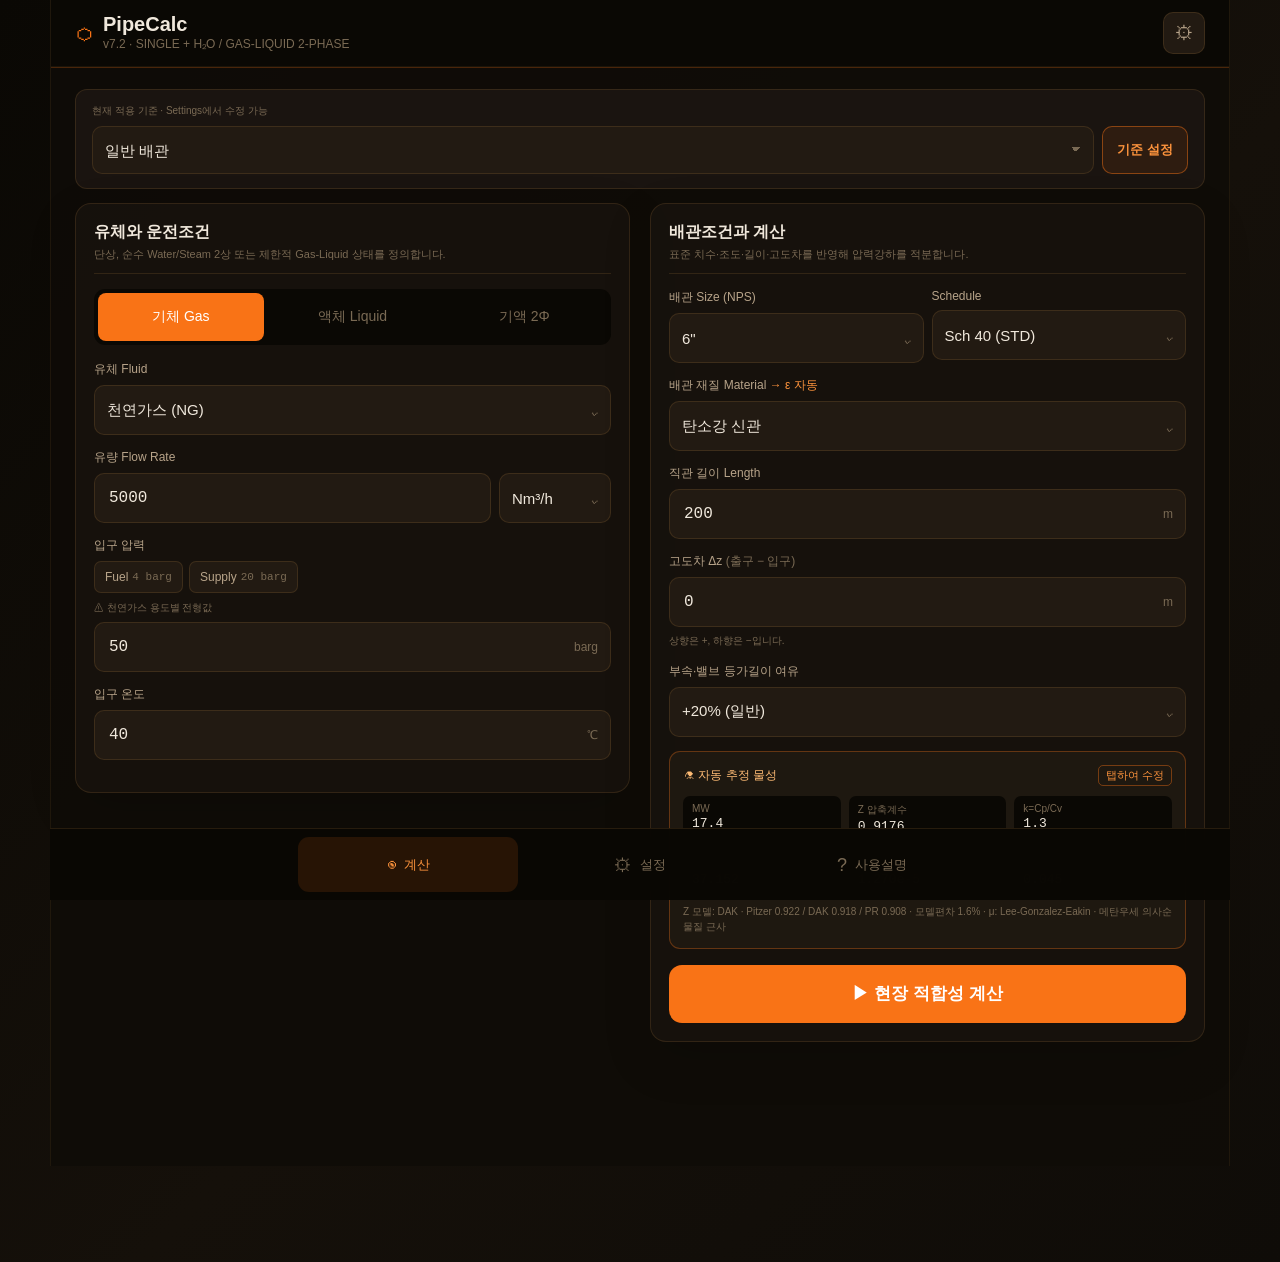
==== commit 0881e98c: "Add files via upload" ====
--- a/index.html
+++ b/index.html
@@ -3,7 +3,7 @@
 <head>
 <meta charset="UTF-8" />
 <meta name="viewport" content="width=device-width, initial-scale=1.0, viewport-fit=cover" />
-<title>PipeCalc v6.2 — 모바일 현장 배관 적합성 검토</title>
+<title>PipeCalc v7.2 — IF97 단상·H₂O 및 제한적 Gas-Liquid 2상</title>
 <style>
 /* ── 디자인 토큰 ── */
 :root{
@@ -159,6 +159,8 @@
 .verdict.hold .vi,.verdict.hold .vt b{color:var(--warn);}
 .verdict.caution{background:rgba(249,115,22,0.11); border:0.5px solid rgba(249,115,22,0.42);}
 .verdict.caution .vi,.verdict.caution .vt b{color:var(--special);}
+.verdict.reference{background:rgba(59,130,246,0.11); border:0.5px solid rgba(59,130,246,0.42);}
+.verdict.reference .vi,.verdict.reference .vt b{color:#60a5fa;}
 .metric.info .mv{color:var(--special);}
 .quality{background:var(--card); border-radius:11px; padding:12px; margin-bottom:12px; border:0.5px solid var(--line);}
 .quality .qh{display:flex; justify-content:space-between; align-items:center; gap:8px; margin-bottom:8px;}
@@ -213,6 +215,7 @@
 .dock-status.pass{background:rgba(34,197,94,.14); color:var(--pass);}
 .dock-status.fail{background:rgba(239,68,68,.14); color:var(--fail);}
 .dock-status.caution,.dock-status.hold{background:rgba(245,158,11,.14); color:var(--warn);}
+.dock-status.reference{background:rgba(59,130,246,.14); color:#60a5fa;}
 .dock-main{min-width:0;}
 .dock-main b{font-size:14px; display:block; white-space:nowrap; overflow:hidden; text-overflow:ellipsis;}
 .dock-main span{display:block; color:var(--txt2); font-size:11px; margin-top:4px; white-space:nowrap; overflow:hidden; text-overflow:ellipsis;}
@@ -241,6 +244,27 @@
 .button-stack{display:grid; gap:9px; margin:12px 0 22px;}
 .save-btn{width:100%; min-height:56px; border:none; border-radius:12px; background:var(--info); color:white; font-family:inherit; font-size:16px; font-weight:800;}
 .profile-description{padding:10px 12px; border-radius:10px; background:var(--bg2); color:var(--txt2); font-size:11px; line-height:1.55; margin-top:9px;}
+.workspace-grid{display:block;}
+.input-panel{min-width:0;}
+.mode-card{display:none; background:rgba(59,130,246,.07); border:0.5px solid rgba(59,130,246,.30); border-radius:12px; padding:11px; margin-bottom:14px;}
+.mode-card.show{display:block;}
+.mode-card .seg{margin-bottom:9px;}
+.mode-card .seg button{padding:8px 5px; font-size:12px;}
+.two-phase-inputs{display:none; margin-top:10px;}
+.two-phase-inputs.show{display:block;}
+.two-phase-grid{display:grid; grid-template-columns:1fr; gap:10px;}
+.two-phase-grid .fld{margin:0;}
+.gas-liquid-card{display:none; background:rgba(34,197,94,.07); border-color:rgba(34,197,94,.32);}
+.gas-liquid-card.show{display:block;}
+.gas-liquid-grid{display:grid; grid-template-columns:1fr; gap:10px;}
+.gas-liquid-grid .fld{margin:0; min-width:0;}
+.gas-liquid-grid .full{grid-column:1;}
+.sample-btn{width:100%; min-height:40px; margin-top:10px; border:0.5px solid rgba(34,197,94,.40); border-radius:8px; background:rgba(34,197,94,.10); color:#86efac; font:inherit; cursor:pointer;}
+.seg button[data-ph="two-phase"]{min-width:0;}
+.mode-note{color:#93c5fd; font-size:10px; line-height:1.6;}
+.locked{opacity:.48; pointer-events:none;}
+.hidden{display:none!important;}
+.desktop-section-title{display:none;}
 
 @media (max-width:360px){
   .body{padding-left:10px;padding-right:10px;}
@@ -251,12 +275,53 @@
   .mini-btn{width:100%;}
 }
 
+@media (min-width:480px){
+  .gas-liquid-grid{grid-template-columns:1fr 1fr;}
+  .gas-liquid-grid .full{grid-column:1/3;}
+}
+
+@media (min-width:820px){
+  body{padding-bottom:96px; background:linear-gradient(135deg,#0a0804 0%,#15100a 55%,#0f0c08 100%);}
+  .app{max-width:1180px; min-height:100vh; padding-bottom:90px; border-left:0.5px solid var(--line2); border-right:0.5px solid var(--line2); background:rgba(15,12,8,.96);}
+  .hdr{padding:12px 24px; min-height:64px;}
+  .hdr-l b{font-size:20px;}
+  .hdr-tag{font-size:12px;}
+  .body{padding:22px 24px 34px;}
+  .profilebar{grid-template-columns:minmax(280px,1fr) auto; max-width:none; padding:14px 16px;}
+  .workspace-grid{display:grid; grid-template-columns:minmax(0,1fr) minmax(0,1fr); gap:20px; align-items:start;}
+  .input-panel{background:rgba(26,20,16,.72); border:0.5px solid var(--line); border-radius:16px; padding:18px; box-shadow:0 18px 50px rgba(0,0,0,.14);}
+  .desktop-section-title{display:block; margin:0 0 15px; padding-bottom:11px; border-bottom:0.5px solid var(--line);}
+  .desktop-section-title b{font-size:16px;}
+  .desktop-section-title span{display:block; margin-top:4px; color:var(--txt3); font-size:11px;}
+  .row>.fld{min-width:0;}
+  .estgrid{grid-template-columns:repeat(3,minmax(0,1fr));}
+  .estnote{grid-column:1/4;}
+  .settings-grid{grid-template-columns:repeat(3,minmax(0,1fr));}
+  .settings-grid .full{grid-column:1/4;}
+  #settingsView .body{max-width:980px; margin:0 auto;}
+  .result-dock{bottom:78px; width:min(1180px,100%); padding:0 24px 10px;}
+  .result-dock button{min-height:68px; grid-template-columns:62px 1fr auto; padding:8px 16px;}
+  .bottom-nav{width:min(1180px,100%); height:72px; padding:8px 22px; grid-template-columns:repeat(3,minmax(140px,220px)); justify-content:center; gap:12px;}
+  .nav-btn{flex-direction:row; gap:8px; font-size:13px;}
+  .nav-btn .ni{font-size:18px;}
+  .scrim{align-items:center; justify-content:center; padding:28px;}
+  .sheet{max-width:680px; max-height:90vh; border-radius:18px; padding-bottom:10px; box-shadow:0 26px 90px rgba(0,0,0,.55);}
+  .result-sheet{max-width:820px; max-height:88vh;}
+  .result-content{padding:20px;}
+  .metrics{grid-template-columns:repeat(3,minmax(0,1fr));}
+  .details{padding:16px;}
+  .flist{max-height:56vh;}
+  .two-phase-grid{grid-template-columns:1fr 1fr;}
+  .gas-liquid-grid{grid-template-columns:repeat(3,minmax(0,1fr));}
+  .gas-liquid-grid .full{grid-column:1/4;}
+}
+
 </style>
 </head>
 <body>
 <div class="app">
   <header class="hdr">
-    <div class="hdr-l"><span class="ico">⬡</span><div><b>PipeCalc</b><div class="hdr-tag">v6.2 MOBILE FIELD CHECK</div></div></div>
+    <div class="hdr-l"><span class="ico">⬡</span><div><b>PipeCalc</b><div class="hdr-tag">v7.2 · SINGLE + H₂O / GAS-LIQUID 2-PHASE</div></div></div>
     <div class="hdr-actions"><button class="iconbtn" id="headerSettingsBtn" aria-label="설정">⚙</button></div>
   </header>
 
@@ -268,14 +333,50 @@
         <button class="mini-btn" id="profileSettingsBtn">기준 설정</button>
       </div>
 
+      <div class="workspace-grid">
+      <div class="input-panel">
+      <div class="desktop-section-title"><b>유체와 운전조건</b><span>단상, 순수 Water/Steam 2상 또는 제한적 Gas-Liquid 상태를 정의합니다.</span></div>
+
       <div class="seg" id="phaseSeg">
         <button class="act" data-ph="gas">기체 Gas</button>
         <button data-ph="liquid">액체 Liquid</button>
-      </div>
-
-      <div class="fld">
+        <button data-ph="two-phase">기액 2Φ</button>
+      </div>
+
+      <div class="fld" id="fluidBlock">
         <label>유체 Fluid</label>
         <button class="selbtn" id="fluidBtn"><span id="fluidLbl">천연가스 (NG)</span><i>⌄</i></button>
+      </div>
+
+      <div class="mode-card" id="h2oModeBlock">
+        <div class="fld" style="margin-bottom:8px"><label>Water/Steam 계산 모드</label></div>
+        <div class="seg" id="calcModeSeg">
+          <button class="act" data-mode="single">단상 P,T</button>
+          <button data-mode="px">2상 P,x</button>
+          <button data-mode="ph">2상 P,h</button>
+        </div>
+        <div class="mode-note" id="modeNote">단상은 IF97 기반 정상상태 등온 적분입니다.</div>
+        <div class="two-phase-inputs" id="twoPhaseBlock">
+          <div class="two-phase-grid">
+            <div class="fld" id="qualityBlock"><label>입구 증기품질 Quality, x</label><div class="inwrap"><input id="quality" inputmode="decimal" value="20"/><span class="u">wt% vapor</span></div></div>
+            <div class="fld hidden" id="enthalpyBlock"><label>입구 비엔탈피 Specific Enthalpy, h</label><div class="inwrap"><input id="enthalpy" inputmode="decimal" value="1165.57"/><span class="u">kJ/kg</span></div></div>
+          </div>
+          <div class="smallnote" id="satPreview">입구 압력을 입력하면 IF97 포화온도·hf·hg를 자동 표시합니다.</div>
+        </div>
+      </div>
+
+      <div class="mode-card gas-liquid-card" id="gasLiquidBlock">
+        <div class="fld" style="margin-bottom:8px"><label>제한적 Gas-Liquid 입력</label></div>
+        <div class="mode-note">양상 물성을 입구 운전조건 기준으로 직접 입력합니다. 기액평형·Flash·유동양식은 계산하지 않습니다.</div>
+        <div class="gas-liquid-grid">
+          <div class="fld full"><label>기상 질량분율 Gas mass fraction, xg</label><div class="inwrap"><input id="glQuality" inputmode="decimal" value="0.3"/><span class="u">wt% gas</span></div></div>
+          <div class="fld"><label>액상 밀도 ρL</label><div class="inwrap"><input id="glRhoL" inputmode="decimal" value="998.2"/><span class="u">kg/m³</span></div></div>
+          <div class="fld"><label>액상 점도 μL</label><div class="inwrap"><input id="glMuL" inputmode="decimal" value="1.002"/><span class="u">mPa·s</span></div></div>
+          <div class="fld"><label>기상 밀도 ρG</label><div class="inwrap"><input id="glRhoG" inputmode="decimal" value="1.204"/><span class="u">kg/m³</span></div></div>
+          <div class="fld"><label>기상 점도 μG</label><div class="inwrap"><input id="glMuG" inputmode="decimal" value="0.0181"/><span class="u">mPa·s</span></div></div>
+        </div>
+        <button class="sample-btn" id="airWaterSampleBtn" type="button">Air-Water 20℃·0 barg 검증 예시 불러오기</button>
+        <div class="smallnote">ρG는 입력 압력의 값이어야 합니다. 앱은 등온·고정 Z 근사로 배관 중 ρG∝P만 반영합니다.</div>
       </div>
 
       <div class="special-input" id="concBlock">
@@ -302,10 +403,14 @@
         <div class="inwrap"><input id="pres" inputmode="decimal" value="50"/><span class="u">barg</span></div>
       </div>
 
-      <div class="fld">
+      <div class="fld" id="tempBlock">
         <label>입구 온도</label>
         <div class="inwrap"><input id="temp" inputmode="decimal" value="40"/><span class="u">℃</span></div>
       </div>
+
+      </div>
+      <div class="input-panel">
+      <div class="desktop-section-title"><b>배관조건과 계산</b><span>표준 치수·조도·길이·고도차를 반영해 압력강하를 적분합니다.</span></div>
 
       <div class="row mb">
         <div class="fld"><label>배관 Size (NPS)</label><button class="selbtn" id="npsBtn"><span id="npsLbl">6&quot;</span><i>⌄</i></button></div>
@@ -334,11 +439,13 @@
       </div>
 
       <div class="estcard">
-        <div class="top"><div class="l">⚗ 자동 추정 물성</div><span class="badge">탭하여 수정</span></div>
+        <div class="top"><div class="l">⚗ 자동 추정 물성</div><span class="badge" id="estBadge">탭하여 수정</span></div>
         <div class="estgrid" id="estGrid"></div>
       </div>
 
       <button class="calc" id="calcBtn">▶ 현장 적합성 계산</button>
+      </div>
+      </div>
     </div>
   </section>
 
@@ -368,7 +475,7 @@
       <div class="button-stack">
         <button class="save-btn" id="saveSettingsBtn">설정 저장 및 적용</button>
         <button class="danger-btn" id="resetSettingsBtn">선택 프로파일 기본값 복원</button>
-        <a class="secondary-btn" style="display:flex;align-items:center;justify-content:center;text-decoration:none" href="PipeCalc_v6_2_Manual.html">사용 설명서 열기</a>
+        <a class="secondary-btn" style="display:flex;align-items:center;justify-content:center;text-decoration:none" href="PipeCalc_v7_2_Manual.html">사용 설명서 열기</a>
       </div>
     </div>
   </section>
@@ -385,7 +492,7 @@
 <nav class="bottom-nav" id="bottomNav">
   <button class="nav-btn active" data-view="calc"><span class="ni">◉</span><span>계산</span></button>
   <button class="nav-btn" data-view="settings"><span class="ni">⚙</span><span>설정</span></button>
-  <a class="nav-btn" href="PipeCalc_v6_2_Manual.html"><span class="ni">?</span><span>사용설명</span></a>
+  <a class="nav-btn" href="PipeCalc_v7_2_Manual.html"><span class="ni">?</span><span>사용설명</span></a>
 </nav>
 
 <div class="scrim" id="wheelScrim"><div class="sheet"><div class="sheet-hd"><button class="cancel" id="wheelCancel">취소</button><b id="wheelTitle">선택</b><button id="wheelDone">완료</button></div><div class="wheel" id="wheel"><div class="sel"></div><ul id="wheelList"></ul></div></div></div>
@@ -395,9 +502,17 @@
 <div class="scrim" id="resultScrim"><div class="sheet result-sheet"><div class="sheet-hd"><span style="width:44px"></span><b>계산 상세 결과</b><button class="close-x" id="resultClose">×</button></div><div class="result-content" id="resultDetail"></div></div></div>
 
 <script>
+/*
+Embedded thermodynamic engine: iapws-if97 2.2.0 (MIT)
+Copyright (c) 2026 jltonghui. IAPWS equations used with attribution.
+*/
+(()=>{var Q0=Object.defineProperty;var Z0=(e,t,n)=>t in e?Q0(e,t,{enumerable:!0,configurable:!0,writable:!0,value:n}):e[t]=n;var G=(e,t,n)=>Z0(e,typeof t!="symbol"?t+"":t,n);var g;(function(e){e[e.Region1=1]="Region1",e[e.Region2=2]="Region2",e[e.Region3=3]="Region3",e[e.Region4=4]="Region4",e[e.Region5=5]="Region5"})(g||(g={}));var P=class extends Error{constructor(t){super(t),this.name="IF97Error"}},H=class extends P{constructor(n,r,o,i){super(`${n} = ${r} is out of range [${o}, ${i}]`);G(this,"parameter");G(this,"value");G(this,"min");G(this,"max");this.parameter=n,this.value=r,this.min=o,this.max=i,this.name="OutOfRangeError"}},V=class extends P{constructor(n,r){super(`${n} failed to converge after ${r} iterations`);G(this,"solver");G(this,"iterations");this.solver=n,this.iterations=r,this.name="ConvergenceError"}};var w0=.46151805,x=647.096,d0=.001,n0=1e-9,M0=1e-8,y=22.064,u0=1e-9;var O=322,c0=611657e-9,k=273.16,d=.000611212677444,X=100,L=273.15,f0=2273.15;var F=623.15,j=1073.15;var A0=4,U=16.5291642526,h0=863.15;var W=1073.15,K=50,C0=2273.15;var e1=[[0,-2,.14632971213167],[0,-1,-.84548187169114],[0,0,-3.756360367204],[0,1,3.3855169168385],[0,2,-.95791963387872],[0,3,.15772038513228],[0,4,-.016616417199501],[0,5,.00081214629983568],[1,-9,.00028319080123804],[1,-7,-.00060706301565874],[1,-1,-.018990068218419],[1,0,-.032529748770505],[1,1,-.021841717175414],[1,3,-5283835796993e-17],[2,-3,-.00047184321073267],[2,0,-.00030001780793026],[2,1,47661393906987e-18],[2,3,-44141845330846e-19],[2,17,-72694996297594e-29],[3,-4,-31679644845054e-18],[3,0,-28270797985312e-19],[3,6,-85205128120103e-23],[4,-5,-22425281908e-16],[4,-2,-65171222895601e-20],[4,10,-14341729937924e-26],[5,-8,-40516996860117e-20],[8,-11,-12734301741641e-22],[8,-6,-17424871230634e-23],[21,-29,-68762131295531e-32],[23,-31,14478307828521e-33],[29,-38,26335781662795e-36],[30,-39,-11947622640071e-36],[31,-40,18228094581404e-37],[32,-41,-93537087292458e-39]],t1=16.53,n1=1386;function q(e,t){let n=e/t1,r=n1/t,o=0,i=0,f=0,s=0,m=0,a=0;for(let[p,l,R]of e1){let _=Math.pow(7.1-n,p),h=Math.pow(r-1.222,l);o+=R*_*h,i+=-R*p*Math.pow(7.1-n,p-1)*h,f+=R*p*(p-1)*Math.pow(7.1-n,p-2)*h,s+=R*_*l*Math.pow(r-1.222,l-1),m+=R*_*l*(l-1)*Math.pow(r-1.222,l-2),a+=-R*p*Math.pow(7.1-n,p-1)*l*Math.pow(r-1.222,l-1)}return{region:g.Region1,pressure:e,temperature:t,specificVolume:.461526*t*n*i/(1e3*e),internalEnergy:.461526*t*(r*s-n*i),entropy:.461526*(r*s-o),enthalpy:.461526*t*r*s,cp:.461526*(-r*r*m),cv:.461526*(-r*r*m+Math.pow(i-r*a,2)/f),speedOfSound:Math.sqrt(1e3*.461526*t*i*i/(Math.pow(i-r*a,2)/(r*r*m)-f)),quality:null,isobaricExpansion:(1-r*a/i)/t,isothermalCompressibility:-n*f/i/e}}var r1=[[0,-9.6927686500217],[1,10.086655968018],[-5,-.005608791128302],[-4,.071452738081455],[-3,-.40710498223928],[-2,1.4240819171444],[-1,-4.383951131945],[2,-.28408632460772],[3,.021268463753307]],o1=[[1,0,-.0017731742473213],[1,1,-.017834862292358],[1,2,-.045996013696365],[1,3,-.057581259083432],[1,6,-.05032527872793],[2,1,-33032641670203e-18],[2,2,-.00018948987516315],[2,4,-.0039392777243355],[2,7,-.043797295650573],[2,36,-26674547914087e-18],[3,0,20481737692309e-21],[3,1,43870667284435e-20],[3,3,-3227767723857e-17],[3,6,-.0015033924542148],[3,35,-.040668253562649],[4,1,-78847309559367e-23],[4,2,12790717852285e-21],[4,3,48225372718507e-20],[5,7,22922076337661e-19],[6,3,-16714766451061e-24],[6,16,-.0021171472321355],[6,35,-23.895741934104],[7,0,-5905956432427e-30],[7,11,-12621808899101e-19],[7,25,-.038946842435739],[8,8,11256211360459e-24],[8,36,-8.2311340897998],[9,13,19809712802088e-21],[10,4,10406965210174e-32],[10,10,-10234747095929e-26],[10,14,-10018179379511e-22],[16,29,-80882908646985e-24],[16,50,.10693031879409],[18,57,-.33662250574171],[20,20,89185845355421e-38],[20,35,30629316876232e-26],[20,48,-42002467698208e-19],[21,21,-59056029685639e-39],[22,53,37826947613457e-19],[23,39,-12768608934681e-28],[24,26,73087610595061e-42],[24,40,55414715350778e-30],[24,58,-9436970724121e-19]];function b(e,t){let n=e,r=540/t,o=Math.log(n),i=1/n,f=0,s=0;for(let[M,S]of r1)o+=S*Math.pow(r,M),f+=S*M*Math.pow(r,M-1),s+=S*M*(M-1)*Math.pow(r,M-2);let m=0,a=0,p=0,l=0,R=0,_=0;for(let[M,S,A]of o1){let z=Math.pow(n,M),T=r-.5,R0=Math.pow(T,S);m+=A*z*R0,a+=A*M*Math.pow(n,M-1)*R0,p+=A*M*(M-1)*Math.pow(n,M-2)*R0,l+=A*z*S*Math.pow(T,S-1),R+=A*z*S*(S-1)*Math.pow(T,S-2),_+=A*M*Math.pow(n,M-1)*S*Math.pow(T,S-1)}let h=i+a,I=f+l,E=s+R;return{region:g.Region2,pressure:e,temperature:t,specificVolume:.461526*t/(1e3*e)*n*h,internalEnergy:.461526*t*(r*I-n*h),entropy:.461526*(r*I-(o+m)),enthalpy:.461526*t*r*I,cp:-.461526*r*r*E,cv:.461526*(-r*r*E-Math.pow(1+n*a-r*n*_,2)/(1-n*n*p)),speedOfSound:Math.sqrt(1e3*.461526*t*(1+2*n*a+n*n*a*a)/(1-n*n*p+Math.pow(1+n*a-r*n*_,2)/(r*r*E))),quality:null,isobaricExpansion:(1+n*a-r*n*_)/(1+n*a)/t,isothermalCompressibility:(1-n*n*p)/(1+n*a)/e}}var i1=[[0,-13.179983674201],[1,6.8540841634434],[-3,-.024805148933466],[-2,.36901534980333],[-1,-3.1161318213925],[2,-.32961626538917]],a1=[[1,1,.0015736404855259],[1,2,.00090153761673944],[1,3,-.0050270077677648],[2,3,22440037409485e-19],[2,9,-41163275453471e-19],[3,7,37919454822955e-21]];function Q(e,t){let n=e,r=1e3/t,o=Math.log(n),i=1/n,f=0,s=0;for(let[M,S]of i1)o+=S*Math.pow(r,M),f+=S*M*Math.pow(r,M-1),s+=S*M*(M-1)*Math.pow(r,M-2);let m=0,a=0,p=0,l=0,R=0,_=0;for(let[M,S,A]of a1){let z=Math.pow(n,M),T=Math.pow(r,S);m+=A*z*T,a+=A*M*Math.pow(n,M-1)*T,p+=A*M*(M-1)*Math.pow(n,M-2)*T,l+=A*z*S*Math.pow(r,S-1),R+=A*z*S*(S-1)*Math.pow(r,S-2),_+=A*M*Math.pow(n,M-1)*S*Math.pow(r,S-1)}let h=i+a,I=f+l,E=s+R;return{region:g.Region5,pressure:e,temperature:t,specificVolume:.461526*t*n*h/(1e3*e),internalEnergy:.461526*t*(r*I-n*h),entropy:.461526*(r*I-(o+m)),enthalpy:.461526*t*r*I,cp:-.461526*r*r*E,cv:.461526*(-r*r*E-Math.pow(1+n*a-r*n*_,2)/(1-n*n*p)),speedOfSound:Math.sqrt(1e3*.461526*t*(1+2*n*a+n*n*a*a)/(1-n*n*p+Math.pow(1+n*a-r*n*_,2)/(r*r*E))),quality:null,isobaricExpansion:(1+n*a-r*n*_)/(1+n*a)/t,isothermalCompressibility:(1-n*n*p)/(1+n*a)/e}}function r0(e){return Math.abs(e-d)<=u0?d:Math.abs(e-c0)<=u0?c0:Math.abs(e-y)<=u0?y:e}function o0(e){return Math.abs(e-L)<=n0?L:Math.abs(e-k)<=n0?k:Math.abs(e-x)<=n0?x:e}var N=[0,1167.0521452767,-724213.16703206,-17.073846940092,12020.82470247,-32325550322333e-7,14.91510861353,-4823.2657361591,405113.40542057,-.23855557567849,650.17534844798];function Y(e){if(e<273.15||e>x)throw new H("Temperature",e,273.15,x);let t=e+N[9]/(e-N[10]),n=t*t+N[1]*t+N[2],r=N[3]*t*t+N[4]*t+N[5],o=N[6]*t*t+N[7]*t+N[8];return r0(Math.pow(2*o/(-r+Math.sqrt(r*r-4*n*o)),4))}function v(e){if(e<d||e>y)throw new H("Pressure",e,d,y);let t=Math.pow(e,.25),n=t*t+N[3]*t+N[6],r=N[1]*t*t+N[4]*t+N[7],o=N[2]*t*t+N[5]*t+N[8],i=2*o/(-r-Math.sqrt(r*r-4*n*o));return o0((N[10]+i-Math.sqrt(Math.pow(N[10]+i,2)-4*(N[9]+N[10]*i)))/2)}function b0(e){if(!Number.isFinite(e)||e<U||e>X)throw new P(`boundary23_P_to_T requires p in [${U}, ${X}] MPa, got ${e}`);return 572.54459862746+Math.sqrt((e-13.91883977887)/.0010192970039326)}function J(e,t,n){let r=0;for(let o=0;o<t.length;o++)r+=n[o]*Math.pow(e,t[o]);return r}function S0(e,t,n){let r=Math.log(e),o=0;for(let i=0;i<t.length;i++)o+=n[i]*Math.pow(r,t[i]);return o}function g0(e){return S0(e,[0,1,2,-1,-2],[1547.93642129415,-187.661219490113,21.3144632222113,-1918.87498864292,918.419702359447])}function D(e){return J(e,[0,1,2,3],[585.276966696349,2.78233532206915,-.0127283549295878,.000159090746562729])}function Z(e){return 3.727888004*(e-22.064)+647.096}function l0(e){return J(e,[0,1,2,3,4],[-24928.4240900418,4281.43584791546,-269.02917314013,7.51608051114157,-.0787105249910383])}function _0(e){return J(e,[0,1,2,3,4],[584.814781649163,-.616179320924617,.260763050899562,-.00587071076864459,515308185433082e-19])}function e0(e){return J(e,[0,1,2,3,4],[617.229772068439,-7.70600270141675,.697072596851896,-.0157391839848015,.000137897492684194])}function v0(e){return J(e,[0,1,2,3],[535.339483742384,7.61978122720128,-.158365725441648,.00192871054508108])}function O0(e){return S0(e,[0,1,2,-1,-2],[969.461372400213,-332.500170441278,64.2859598466067,773.845935768222,-1523.13732937084])}function X0(e){return J(e,[0,1,2,3],[565.603648239126,5.29062258221222,-.102020639611016,.00122240301070145])}function B0(e){return J(e,[0,1,2,3],[584.561202520006,-1.02961025163669,.243293362700452,-.00294905044740799])}function H0(e){return J(e,[0,1,2,3],[528.199646263062,8.90579602135307,-.222814134903755,.00286791682263697])}function L0(e){return S0(e,[0,1,2,-1,-2],[7.2805260914538,97.3505869861952,14.7370491183191,329.196213998375,873.371668682417])}var N0=[[0,0,1.0658070028513],[0,0,-15.732845290239],[0,1,20.944396974307],[0,2,-7.6867707878716],[0,7,2.6185947787954],[0,10,-2.808078114862],[0,12,1.2053369696517],[0,23,-.0084566812812502],[1,2,-1.2654315477714],[1,6,-1.1524407806681],[1,15,.88521043984318],[1,17,-.64207765181607],[2,0,.38493460186671],[2,2,-.85214708824206],[2,6,4.8972281541877],[2,7,-3.0502617256965],[2,22,.039420536879154],[2,26,.12558408424308],[3,0,-.2799932969871],[3,2,1.389979956946],[3,4,-2.018991502357],[3,16,-.0082147637173963],[3,26,-.47596035734923],[4,0,.0439840744735],[4,2,-.44476435428739],[4,4,.90572070719733],[4,26,.70522450087967],[5,1,.10770512626332],[5,3,-.32913623258954],[5,26,-.50871062041158],[6,0,-.022175400873096],[6,2,.094260751665092],[6,26,.16436278447961],[7,2,-.013503372241348],[8,26,-.014834345352472],[9,2,.00057922953628084],[9,26,.0032308904703711],[10,0,80964802996215e-18],[10,1,-.00016557679795037],[11,26,-44923899061815e-18]],u1=322,c1=647.096;function i0(e,t){if(!Number.isFinite(e)||e<=0)throw new P(`region3ByRhoT requires a finite positive density, got ${e}`);let n=e/u1,r=c1/t,o=1/e,i=N0[0][2],f=i*Math.log(n),s=i/n,m=-i/(n*n),a=0,p=0,l=0;for(let R=1;R<N0.length;R++){let[_,h,I]=N0[R],E=Math.pow(n,_),M=Math.pow(r,h);f+=I*E*M,s+=I*_*Math.pow(n,_-1)*M,m+=I*_*(_-1)*Math.pow(n,_-2)*M,a+=I*E*h*Math.pow(r,h-1),p+=I*E*h*(h-1)*Math.pow(r,h-2),l+=I*_*Math.pow(n,_-1)*h*Math.pow(r,h-1)}return{region:g.Region3,pressure:e*.461526*t*n*s/1e3,temperature:t,specificVolume:o,internalEnergy:.461526*t*r*a,entropy:.461526*(r*a-f),enthalpy:.461526*t*(r*a+n*s),cp:.461526*(-r*r*p+Math.pow(n*s-n*r*l,2)/(2*n*s+n*n*m)),cv:.461526*(-r*r*p),speedOfSound:Math.sqrt(1e3*.461526*t*(2*n*s+n*n*m-Math.pow(n*s-n*r*l,2)/(r*r*p))),quality:null,isobaricExpansion:(s-r*l)/(2*s+n*m)/t,isothermalCompressibility:1/(2*n*s+n*n*m)/e/.461526/t*1e3}}function u(e,t,n){let r=t/e.pStar,o=n/e.tStar,i=e.piExp??1,f=e.sigExp??1,s=0;for(let[a,p,l]of e.IJN)s+=l*Math.pow(r-e.piShift,i*a)*Math.pow(o-e.sigShift,f*p);let m=e.transform??"linear";return m==="pow4"?e.vStar*Math.pow(s,4):m==="exp"?e.vStar*Math.exp(s):e.vStar*s}var f1={pStar:100,tStar:760,vStar:.0024,piShift:.085,sigShift:.817,IJN:[[-12,5,.00110879558823853],[-12,10,572.616740810616],[-12,12,-76705.1948380852],[-10,5,-.0253321069529674],[-10,10,6280.08049345689],[-10,12,234105.654131876],[-8,5,.216867826045856],[-8,8,-156.237904341963],[-8,10,-26989.3956176613],[-6,1,-.000180407100085505],[-5,1,.00116732227668261],[-5,5,26.698704085604],[-5,10,28277.6617243286],[-4,8,-2424.31520029523],[-3,0,.000435217323022733],[-3,1,-.0122494831387441],[-3,3,1.79357604019989],[-3,6,44.2729521058314],[-2,0,-.00593223489018342],[-2,2,.453186261685774],[-2,3,1.3582570312914],[-1,0,.0408748415856745],[-1,1,.474686397863312],[-1,2,1.18646814997915],[0,0,.546987265727549],[0,1,.195266770452643],[1,0,-.0502268790869663],[1,2,-.369645308193377],[2,0,.0063382803752842],[2,2,.0797441793901017]]},p1={pStar:100,tStar:860,vStar:.0041,piShift:.28,sigShift:.779,IJN:[[-12,10,-.0827670470003621],[-12,12,41.6887126010565],[-10,8,.0483651982197059],[-10,14,-29103.2084950276],[-8,8,-111.422582236948],[-6,5,-.0202300083904014],[-6,6,294.002509338515],[-6,8,140.244997609658],[-5,5,-344.384158811459],[-5,8,361.182452612149],[-5,10,-1406.99677420738],[-4,2,-.00202023902676481],[-4,4,171.346792457471],[-4,5,-4.25597804058632],[-3,0,691346085000334e-20],[-3,1,.00151140509678925],[-3,2,-.0416375290166236],[-3,3,-41.3754957011042],[-3,5,-50.6673295721637],[-2,0,-.000572212965569023],[-2,2,6.08817368401785],[-2,5,23.9600660256161],[-1,0,.0122261479925384],[-1,2,2.16356057692938],[0,0,.398198903368642],[0,1,-.116892827834085],[1,0,-.102845919373532],[1,2,-.492676637589284],[2,0,.065554045640679],[3,2,-.24046253507853],[4,0,-.0269798180310075],[4,1,.128369435967012]]},l1={pStar:40,tStar:690,vStar:.0022,piShift:.259,sigShift:.903,IJN:[[-12,6,3.1196778876303],[-12,8,27671.3458847564],[-12,10,322583103403269e-7],[-10,6,-342.416065095363],[-10,8,-899732.529907377],[-10,10,-793892049821251e-7],[-8,5,95.3193003217388],[-8,6,2297.84742345072],[-8,7,175336.675322499],[-6,8,791214365222792e-8],[-5,1,319933345844209e-19],[-5,4,-65.9508863555767],[-5,7,-833426.563212851],[-4,2,.0645734680583292],[-4,8,-382031020570813e-8],[-3,0,406398848470079e-19],[-3,3,31.0327498492008],[-2,0,-.000892996718483724],[-2,4,234.604891591616],[-2,5,3775.15668966951],[-1,0,.0158646812591361],[-1,1,.707906336241843],[-1,2,12.601622514657],[0,0,.736143655772152],[0,1,.676544268999101],[0,2,-17.8100588189137],[1,0,-.156531975531713],[1,2,11.7707430048158],[2,0,.0840143653860447],[2,1,-.186442467471949],[2,3,-44.0170203949645],[2,7,123290423502494e-8],[3,0,-.0240650039730845],[3,7,-107077716660869e-8],[8,1,.0438319858566475]]},_1={pStar:40,tStar:690,vStar:.0029,piShift:.559,sigShift:.939,transform:"pow4",IJN:[[-12,4,-452484847171645e-24],[-12,6,315210389538801e-19],[-12,7,-.00214991352047545],[-12,10,508.058874808345],[-12,12,-127123036845932e-7],[-12,16,115371133120497e-2],[-10,0,-197805728776273e-30],[-10,2,241554806033972e-25],[-10,4,-156481703640525e-20],[-10,6,.00277211346836625],[-10,8,-20.3578994462286],[-10,10,144369489909053e-8],[-10,14,-411254217946539e-4],[-8,3,623449786243773e-20],[-8,7,-22.1774281146038],[-8,8,-68931.5087933158],[-8,10,-195419525060713e-7],[-6,6,3163.73510564015],[-6,8,224040754426988e-8],[-5,1,-436701347922356e-20],[-5,2,-.000404213852833996],[-5,5,-348.153203414663],[-5,7,-385294.213555289],[-4,0,135203700099403e-21],[-4,1,.000134648383271089],[-4,7,125031.835351736],[-3,2,.0968123678455841],[-3,4,225.660517512438],[-2,0,-.000190102435341872],[-2,1,-.0299628410819229],[-1,0,.00500833915372121],[-1,1,.387842482998411],[-1,5,-1385.35367777182],[0,0,.870745245971773],[0,2,1.71946252068742],[1,0,-.0326650121426383],[1,6,4980.44171727877],[3,0,.00551478022765087]]},m1={pStar:40,tStar:710,vStar:.0032,piShift:.587,sigShift:.918,IJN:[[-12,14,715815808404721e-6],[-12,16,-114328360753449e-3],[-10,3,37653100201572e-25],[-10,6,-903983668691157e-19],[-10,10,665695.908836252],[-10,14,535364174960127e-5],[-10,16,794977402335603e-4],[-8,7,92.2230563421437],[-8,8,-142586.073991215],[-8,10,-111796381424162e-8],[-6,6,8961.2162964076],[-5,6,-6699.89239070491],[-4,2,.00451242538486834],[-4,4,-33.9731325977713],[-3,2,-1.20523111552278],[-3,6,47599.2667717124],[-3,7,-266627.750390341],[-2,0,-.000153314954386524],[-2,1,.305638404828265],[-2,3,123.654999499486],[-2,4,-1043.90794213011],[-1,0,-.0157496516174308],[0,0,.685331118940253],[0,1,1.78373462873903],[1,0,-.54467412487891],[1,4,2045.29931318843],[1,6,-22834.2359328752],[2,0,.413197481515899],[2,2,-34.1931835910405]]},R1={pStar:40,tStar:730,vStar:.0064,piShift:.587,sigShift:.891,piExp:.5,transform:"pow4",IJN:[[0,-3,-251756547792325e-22],[0,-2,601307193668763e-20],[0,-1,-.00100615977450049],[0,0,.999969140252192],[0,1,2.14107759236486],[0,2,-16.5175571959086],[1,-1,-.00141987303638727],[1,1,2.69251915156554],[1,2,34.9741815858722],[1,3,-30.0208695771783],[2,0,-1.31546288252539],[2,1,-8.39091277286169],[3,-5,181545608337015e-24],[3,-2,-.000591099206478909],[3,0,1.52115067087106],[4,-3,252956470663225e-19],[5,-8,100726265203786e-29],[5,1,-1.4977453386065],[6,-6,-793940970562969e-24],[7,-4,-.000150290891264717],[7,1,1.51205531275133],[10,-6,470942606221652e-20],[12,-10,195049710391712e-27],[12,-8,-911627886266077e-23],[12,-4,.000604374640201265],[14,-12,-225132933900136e-30],[14,-10,610916973582981e-26],[14,-8,-303063908043404e-21],[14,-6,-137796070798409e-19],[14,-4,-.000919296736666106],[16,-10,639288223132545e-24],[16,-8,753259479898699e-21],[18,-12,-400321478682929e-27],[18,-10,756140294351614e-23],[20,-12,-912082054034891e-26],[20,-10,-237612381140539e-22],[20,-6,269586010591874e-19],[22,-12,-732828135157839e-25],[24,-12,24199557830666e-23],[24,-4,-.000405735532730322],[28,-12,189424143498011e-24],[32,-12,-486632965074563e-24]]},M1={pStar:25,tStar:660,vStar:.0027,piShift:.872,sigShift:.971,transform:"pow4",IJN:[[-12,7,412209020652996e-19],[-12,12,-114987238280587e-8],[-12,14,94818088503208e-4],[-12,18,-195788865718971e3],[-12,22,4962507048713e12],[-12,24,-105549884548496e14],[-10,14,-758642165988278e-3],[-10,20,-922172769596101e8],[-10,24,725379072059348e15],[-8,7,-61.7718249205859],[-8,8,10755.5033344858],[-8,10,-379545802336487e-7],[-8,12,228646846221831e-3],[-6,8,-499741093010619e-8],[-6,22,-280214310054101e16],[-5,7,104915406769586e-8],[-5,20,613754229168619e13],[-4,22,802056715528378e17],[-3,7,-298617819828065e-7],[-2,3,-91.0782540134681],[-2,5,135033.227281565],[-2,14,-712949383408211e4],[-2,24,-104578785289542e22],[-1,2,30.4331584444093],[-1,8,593250797959445e-5],[-1,18,-364174062110798e13],[0,0,.921791403532461],[0,1,-.337693609657471],[0,2,-72.4644143758508],[1,0,-.110480239272601],[1,1,5.36516031875059],[1,3,-2914.41872156205],[3,24,616338176535305e25],[5,22,-12088917586118e25],[6,12,818396024524612e8],[8,3,940781944835829e-6],[10,0,-36727.9669545448],[10,6,-8375139317986550]]},h1={pStar:25,tStar:660,vStar:.0032,piShift:.898,sigShift:.983,transform:"pow4",IJN:[[-12,8,.0561379678887577],[-12,12,774135421587083e-5],[-10,4,111482975877938e-23],[-10,6,-.00143987128208183],[-10,8,1936.9655876492],[-10,10,-605971823585005e-6],[-10,14,171951568124337e-1],[-10,16,-0x41e39802409844],[-8,0,38785116807801e-30],[-8,1,-395464327846105e-28],[-8,6,-170.875935679023],[-8,7,-2120.1062070122],[-8,8,177683337348191e-7],[-6,4,11.0177443629575],[-6,6,-234396.091693313],[-6,8,-656174421999594e-8],[-5,2,156362212977396e-19],[-5,3,-2.129462570214],[-5,4,13.5249306374858],[-4,2,.177189164145813],[-4,4,1394.99167345464],[-3,1,-.00703670932036388],[-3,2,-.152011044389648],[-2,0,981916922991113e-19],[-1,0,.00147199658618076],[-1,2,20.2618487025578],[0,0,.89934551894424],[1,0,-.211346402240858],[1,2,24.9971752957491]]},C1={pStar:25,tStar:660,vStar:.0041,piShift:.91,sigShift:.984,piExp:.5,transform:"pow4",IJN:[[0,0,1.06905684359136],[0,1,-1.48620857922333],[0,10,0xec57e58491b8],[1,-4,-446352055678749e-26],[1,-2,-566620757170032e-21],[1,-1,-.00235302885736849],[1,0,-.269226321968839],[2,0,9.22024992944392],[3,-5,357633505503772e-26],[3,0,-17.3942565562222],[4,-3,700681785556229e-20],[4,-2,-.000267050351075768],[4,-1,-2.31779669675624],[5,-6,-753533046979752e-27],[5,-1,4.81337131452891],[5,12,-223286270422356e7],[7,-4,-118746004987383e-19],[7,-3,.00646412934136496],[8,-6,-410588536330937e-24],[8,10,422739537057241e5],[10,-8,313698180473812e-27],[12,-12,16439533434504e-37],[12,-6,-339823323754373e-20],[12,-4,-.0135268639905021],[14,-10,-723252514211625e-29],[14,-8,184386437538366e-23],[14,-4,-.0463959533752385],[14,5,-99226310037675],[18,-12,688169154439335e-31],[18,-10,-222620998452197e-25],[18,-8,-540843018624083e-22],[18,-6,.00345570606200257],[18,2,422275800304086e-4],[20,-12,-126974478770487e-29],[20,-10,927237985153679e-24],[22,-12,612670812016489e-28],[24,-12,-722693924063497e-26],[24,-8,-.000383669502636822],[32,-10,.000374684572410204],[32,-5,-93197.6897511086],[36,-10,-.0247690616026922],[36,-8,65.8110546759474]]},S1={pStar:25,tStar:670,vStar:.0054,piShift:.875,sigShift:.964,piExp:.5,transform:"pow4",IJN:[[0,-1,-.00011137131739554],[0,0,1.00342892423685],[0,1,5.30615581928979],[1,-2,179058760078792e-20],[1,-1,-.000728541958464774],[1,1,-18.7576133371704],[2,-1,.00199060874071849],[2,1,24.357475537729],[3,-2,-.000177040785499444],[4,-2,-.0025968038522713],[4,2,-198.704578406823],[5,-3,738627790224287e-19],[5,-2,-.00236264692844138],[5,0,-1.61023121314333],[6,3,6223.22971786473],[10,-6,-960754116701669e-23],[12,-8,-510572269720488e-25],[12,-3,.00767373781404211],[14,-10,663855469485254e-29],[14,-8,-717590735526745e-24],[14,-5,146564542926508e-19],[16,-10,309029474277013e-26],[18,-12,-464216300971708e-30],[20,-12,-390499637961161e-28],[20,-10,-236716126781431e-24],[24,-12,454652854268717e-26],[24,-6,-.00422271787482497],[28,-12,283911742354706e-25],[28,-5,2.70929002720228]]},g1={pStar:25,tStar:680,vStar:.0077,piShift:.802,sigShift:.935,IJN:[[-2,10,-401215699576099e-6],[-2,12,484501478318406e-4],[-1,-5,394721471363678e-29],[-1,6,37262.9967374147],[0,-12,-369794374168666e-44],[0,-6,-380436407012452e-29],[0,-2,475361629970233e-21],[0,-1,-.000879148916140706],[0,0,.844317863844331],[0,1,12.24331626566],[0,2,-104.529634830279],[0,3,589.702771277429],[0,14,-291026851164444e-1],[1,-3,17034307284185e-19],[1,-2,-.000277617606975748],[1,0,-3.44709605486686],[1,1,22.1333862447095],[1,2,-194.646110037079],[2,-8,808354639772825e-30],[2,-6,-18084520914547e-24],[2,-3,-696664158132412e-20],[2,-2,-.00181057560300994],[2,0,2.55830298579027],[2,4,3289.13873658481],[5,-12,-173270241249904e-33],[5,-6,-661876792558034e-21],[5,-3,-.0039568892342125],[6,-12,604203299819132e-32],[6,-10,-400879935920517e-28],[6,-8,160751107464958e-23],[6,-5,383719409025556e-19],[8,-12,-649565446702457e-29],[10,-12,-149095328506e-23],[12,-10,541449377329581e-23]]},N1={pStar:24,tStar:650,vStar:.0026,piShift:.908,sigShift:.989,transform:"pow4",IJN:[[-12,14,260702058647537e-5],[-12,16,-0xab3cb46fab60],[-12,18,554923870289667e4],[-12,20,-758966946387758e8],[-12,22,413865186848908e12],[-10,14,-81503800073806e-2],[-10,24,-381458260489955e18],[-8,6,-.0123239564600519],[-8,10,226095631437174e-7],[-8,12,-49501780950672e-2],[-8,14,5294829964228630],[-8,18,-444359478746295e8],[-8,24,521635864527315e20],[-8,36,-487095672740742e40],[-6,8,-714430.209937547],[-5,4,.127868634615495],[-5,5,-10.0752127917598],[-4,7,77745143796099e-7],[-4,16,-108105480796471e10],[-3,1,-357578581169659e-20],[-3,3,-2.12857169423484],[-3,18,270706111085238e15],[-3,20,-695953622348829e18],[-2,2,.11060902747228],[-2,3,72.1559163361354],[-2,10,-306367307532219],[-1,0,26583961888553e-18],[-1,1,.0253392392889754],[-1,3,-214.443041836579],[0,0,.937846601489667],[0,1,2.231840431017],[0,2,33.8401222509191],[0,12,494237237179718e6],[1,0,-.198068404154428],[1,16,-14141534988114e17],[2,1,-99.3862421613651],[4,0,125.070534142731],[5,0,-996.473529004439],[5,1,47313.7909872765],[6,14,116662121219322e18],[10,4,-0xb38ddbd8a7ec2],[10,12,-445703369196945e18],[14,10,642794932373694e18]]},I1={pStar:23,tStar:650,vStar:.0028,piShift:1,sigShift:.997,sigExp:.25,IJN:[[0,0,.811384363481847],[3,0,-5681.99310990094],[8,0,-178657198172556e-4],[20,2,795537657613427e17],[1,5,-81456.8209346872],[3,5,-659774567602874e-7],[4,5,-152861148659302e-4],[5,5,-560165667510446e-3],[1,6,458384.828593949],[6,6,-385754000383848e-1],[2,7,453735800004273e-7],[4,8,939454935735563e-3],[14,8,266572856432938e13],[2,10,-547578313899097e-5],[5,10,0xb68f181cb242],[3,12,185007245563239e-2],[0,14,185135446828337e-6],[1,14,-170451090076385e-3],[1,18,0x8f99b72e5e6e],[1,20,-0x7320116e5c57c],[28,20,36819392618357e46],[2,22,170215539458936e3],[16,22,639234909918741e27],[0,24,-821698160721956],[5,24,-795260241872306e9],[0,28,23341586947851e4],[3,28,-600079934586803e8],[4,28,594584382273384e10],[12,28,189461279349492e25],[16,28,-810093428842645e31],[1,32,188813911076809e7],[8,32,111052244098768e21],[14,32,291133958602503e31],[0,36,-32942192395146e8],[2,36,-137570282536696e11],[3,36,181508996303902e13],[4,36,-346865122768353e15],[8,36,-21196114177426e24],[14,36,-128617899887675e34],[24,36,479817895699239e50]]},P1={pStar:23,tStar:650,vStar:.0031,piShift:.976,sigShift:.997,transform:"exp",IJN:[[0,-12,280967799943151e-53],[3,-12,614869006573609e-45],[4,-12,582238667048942e-42],[6,-12,390628369238462e-37],[7,-12,821445758255119e-35],[10,-12,402137961842776e-29],[12,-12,651718171878301e-27],[14,-12,-211773355803058e-22],[18,-12,.00264953354380072],[0,-10,-135031446451331e-46],[3,-10,-607246643970893e-38],[5,-10,-402352115234494e-33],[6,-10,-744938506925544e-31],[8,-10,189917206526237e-27],[12,-10,364975183508473e-20],[0,-8,177274872361946e-40],[3,-8,-334952758812999e-33],[7,-8,-421537726098389e-23],[12,-8,-.0391048167929649],[2,-6,541276911564176e-28],[3,-6,705412100773699e-26],[4,-6,258585887897486e-23],[2,-5,-493111362030162e-25],[4,-5,-158649699894543e-20],[7,-5,-.5250374278861],[4,-4,.00220019901729615],[3,-3,-.00643064132636925],[5,-3,62.9154149015048],[6,-3,135.147318617061],[0,-2,240560808321713e-21],[0,-1,-.000890763306701305],[3,-1,-4402.09599407714],[1,0,-302.807107747776],[0,1,1591.58748314599],[1,1,232534.272709876],[0,2,-792681.2071326],[1,4,-869871364662769e-4],[0,5,354542769185671e-3],[1,6,400849240129329]]},y1={pStar:23,tStar:650,vStar:.0034,piShift:.974,sigShift:.996,piExp:.5,IJN:[[0,-12,128746023979718e-49],[0,-4,-735234770382342e-26],[0,-1,.0028907869214915],[2,-1,.244482731907223],[3,-10,141733492030985e-38],[4,-12,-354533853059476e-43],[4,-8,-594539202901431e-32],[4,-5,-585188401782779e-23],[4,-4,201377325411803e-20],[4,-1,1.38647388209306],[5,-4,-173959365084772e-19],[5,-3,.00137680878349369],[6,-8,814897605805513e-29],[7,-12,425596631351839e-40],[8,-10,-387449113787755e-32],[8,-8,13981473024e-23],[8,-4,-.00171849638951521],[10,-12,641890529513296e-36],[10,-8,118960578072018e-25],[14,-12,-155282762571611e-32],[14,-8,233907907347507e-22],[20,-12,-174093247766213e-27],[20,-10,377682649089149e-23],[24,-12,-516720236575302e-25]]},x1={pStar:23,tStar:650,vStar:.0041,piShift:.972,sigShift:.997,piExp:.5,IJN:[[0,-1,-982825342010366e-19],[0,0,1.05145700850612],[0,1,116.033094095084],[0,2,3246.64750281543],[1,1,-1235.92348610137],[2,-1,-.0561403450013495],[3,-3,856677401640869e-22],[3,0,236.313425393924],[4,-2,.00972503292350109],[6,-2,-1.03001994531927],[7,-5,-149653706199162e-23],[7,-4,-215743778861592e-19],[8,-2,-8.34452198291445],[10,-3,.586602660564988],[12,-12,343480022104968e-40],[12,-6,816256095947021e-20],[12,-5,.00294985697916798],[14,-10,711730466276584e-31],[14,-8,400954763806941e-24],[14,-3,10.7766027032853],[16,-8,-409449599138182e-21],[18,-8,-729121307758902e-20],[20,-10,677107970938909e-23],[22,-10,602745973022975e-22],[24,-12,-382323011855257e-25],[24,-8,.00179946628317437],[36,-12,-.000345042834640005]]},E1={pStar:23,tStar:650,vStar:.0022,piShift:.848,sigShift:.983,transform:"pow4",IJN:[[-12,10,-82043.384325995],[-12,12,473271518461586e-4],[-10,6,-.0805950021005413],[-10,7,32.860002543598],[-10,8,-3566.1702998249],[-10,10,-172985781433335e-5],[-8,8,351769232729192e-7],[-6,6,-775489.259985144],[-5,2,710346691966018e-19],[-5,5,99349.9883820274],[-4,3,-.64209417190457],[-4,4,-6128.42816820083],[-3,3,232.808472983776],[-2,0,-142808220416837e-19],[-2,1,-.00643596060678456],[-2,2,-4.28577227475614],[-2,4,2256.89939161918],[-1,0,.0010035565172151],[-1,1,.333491455143516],[-1,2,1.09697576888873],[0,0,.961917379376452],[1,0,-.0838165632204598],[1,1,2.47795908411492],[1,3,-3191.14969006533]]},w1={pStar:23,tStar:650,vStar:.0054,piShift:.874,sigShift:.982,IJN:[[-8,6,.00144165955660863],[-8,14,-701438599628258e-2],[-3,-3,-830946716459219e-31],[-3,3,.261975135368109],[-3,4,393.097214706245],[-3,5,-10433.4030654021],[-3,8,490112654154211e-6],[0,-1,-.000147104222772069],[0,0,1.03602748043408],[0,1,3.05308890065089],[0,5,-399745276971264e-8],[3,-6,56923371959375e-25],[3,-2,-.0464923504407778],[8,-12,-535400396512906e-32],[8,-10,399988795693162e-27],[8,-8,-536479560201811e-21],[8,-5,.0159536722411202],[10,-12,270303248860217e-29],[10,-10,244247453858506e-22],[10,-8,-983430636716454e-20],[10,-6,.0663513144224454],[10,-5,-9.93456957845006],[10,-4,546.491323528491],[10,-3,-14336.5406393758],[10,-2,150764.974125511],[12,-12,-337209709340105e-24],[14,-12,377501980025469e-23]]},d1={pStar:21,tStar:640,vStar:.0022,piShift:.886,sigShift:.99,transform:"pow4",IJN:[[-12,20,-532466612140254e8],[-12,24,100415480000824e17],[-10,22,-191540001821367e15],[-8,14,0x2585ef7d1adcdc],[-6,36,202281884477061e44],[-5,8,884585472596134e-7],[-5,16,166540181638363e8],[-4,6,-313563.197669111],[-4,32,-185662327545324e39],[-3,3,-.0624942093918942],[-3,8,-50416072413259e-4],[-2,4,18751.4491833092],[-1,1,.00121399979993217],[-1,2,1.88317043049455],[-1,3,-1670.7350396206],[0,0,.965961650599775],[0,1,2.94885696802488],[0,4,-65391.5627346115],[0,28,604012200163444e35],[1,0,-.198339358557937],[1,32,-175984090163501e43],[3,0,3.56314881403987],[3,1,-575.991255144384],[3,2,45621.3415338071],[4,3,-109174044987829e-7],[4,18,437796099975134e19],[4,24,-616552611135792e31],[5,4,193568768917797e-5],[14,24,950898170425042e39]]},A1={pStar:20,tStar:650,vStar:.0088,piShift:.803,sigShift:1.02,IJN:[[0,0,1.55287249586268],[0,1,6.64235115009031],[0,4,-2893.6623672721],[0,12,-385923202309848e-2],[1,0,-2.91002915783761],[1,10,-829088246858083e-3],[2,0,1.76814899675218],[2,6,-534686695713469e-6],[2,14,160464608687834e3],[3,3,196435.366560186],[3,8,156637427541729e-2],[4,0,-1.78154560260006],[4,10,-0x82987a4d20778],[7,3,385659001648006e-7],[7,4,110554446790543e-5],[7,7,-677073830687349e-1],[7,20,-327910592086523e16],[7,36,-341552040860644e36],[10,10,-527251339709047e6],[10,12,245375640937055e9],[10,14,-168776617209269e12],[10,16,358958955867578e14],[10,22,-656475280339411e21],[18,18,355286045512301e24],[20,32,56902145441327e44],[22,22,-700584546433113e33],[22,36,-705772623326374e50],[24,24,166861176200148e38],[28,28,-300475129680486e46],[32,22,-668481295196808e36],[32,32,428432338620678e54],[32,36,-444227367758304e57],[36,36,-281396013562745e62]]},b1={pStar:23,tStar:650,vStar:.0026,piShift:.902,sigShift:.988,IJN:[[-12,14,122088349258355e3],[-10,10,104216468608488e-5],[-10,12,-8826669315646520],[-10,14,259929510849499e5],[-8,10,0xca77139f8c43],[-8,12,-878473585050085e3],[-8,14,-314432577551552e7],[-6,8,-216934916996285e-2],[-6,12,159079648196849e6],[-5,4,-339.567617303423],[-5,8,884387651337836e-2],[-5,12,-843405926846418e6],[-3,2,11.4178193518022],[-1,-1,-.000122708229235641],[-1,1,-106.201671767107],[-1,12,903443213959313e10],[-1,14,-693996270370852e13],[0,-3,648916718965575e-23],[0,1,7189.57567127851],[1,-2,.00105581745346187],[2,5,-651903203602581],[2,10,-160116813274676e10],[3,-5,-510254294237837e-23],[5,-4,-.152355388953402],[5,2,677143292290144e-3],[5,3,0xfb5d5ea4a5b2],[6,-5,.0116862983141686],[6,2,-301426947980171e-1],[8,-8,16971981388484e-21],[8,8,104674840020929e12],[10,-4,-10801.690456014],[12,-12,-990623601934295e-27],[12,-4,536116483602738e-8],[12,4,226145963747881e7],[14,-12,-48873156577621e-23],[14,-10,15100154888067e-18],[14,-6,-22770.046464392],[14,6,-781754507698846e13]]},v1={pStar:23,tStar:650,vStar:.0031,piShift:.96,sigShift:.995,IJN:[[-10,-8,-415652812061591e-69],[-8,-12,177441742924043e-75],[-6,-12,-357078668203377e-69],[-6,-3,359252213604114e-40],[-6,5,-25.9123736380269],[-6,6,59461.976619346],[-6,8,-624184007103158e-4],[-6,10,0x6f3a7cc64429a0],[-5,1,105006446192036e-23],[-5,2,-192824336984852e-20],[-5,6,654144.373749937],[-5,8,513117462865044e-2],[-5,10,-697595750347391e4],[-5,14,-103977184454767e14],[-4,-12,119563135540666e-62],[-4,-10,-436677034051655e-56],[-4,-6,926990036530639e-44],[-4,10,587793105620748e6],[-3,-3,280375725094731e-32],[-3,10,-192359972440634e8],[-3,12,742705723302738e12],[-2,2,-51.7429682450605],[-2,4,820612048645469e-8],[-1,-2,-188214882341448e-23],[-1,0,.0184587261114837],[0,-2,-135830407782663e-20],[0,6,-72368188562634800],[0,10,-223449194054124e12],[1,-12,-111526741826431e-49],[1,-10,276032601145151e-43],[3,3,0x7aa6b9468aed],[4,-6,65244029334586e-23],[4,3,51065511977436e3],[4,10,-468138358908732e17],[5,2,-7606674911832790],[8,-12,-417247986986821e-33],[10,-2,312545677756104e-1],[12,-3,-0x5b4a741e82fa],[14,1,247761392329058e12]]},O1={pStar:23,tStar:650,vStar:.0039,piShift:.959,sigShift:.995,transform:"pow4",IJN:[[-12,8,-586219133817016e-22],[-12,14,-894460355005526e-4],[-10,-1,531168037519774e-45],[-10,8,.109892402329239],[-8,6,-.0575368389425212],[-8,8,22827.6853990249],[-8,14,-158548609655002e4],[-6,-4,329865748576503e-42],[-6,-3,-634987981190669e-39],[-6,2,615762068640611e-23],[-6,8,-961109240985747e-7],[-5,-10,-406274286652625e-59],[-4,-1,-471103725498077e-27],[-4,3,.725937724828145],[-3,-10,187768525763682e-53],[-3,3,-1033.08436323771],[-2,1,-.0662552816342168],[-2,2,579.51404176571],[-1,-8,237416732616644e-41],[-1,-4,271700235739893e-29],[-1,1,-90.788621349836],[0,-12,-171242509570207e-51],[0,1,156.792067854621],[1,-1,.92326135790147],[2,-1,-5.97865988422577],[2,2,321988767636389e-8],[3,-12,-399441390042203e-44],[3,-5,493429086046981e-22],[5,-10,812036983370565e-34],[5,-8,-207610284654137e-26],[5,-6,-340821291419719e-21],[8,-12,542000573372233e-32],[8,-10,-856711586510214e-27],[10,-12,266170454405981e-28],[10,-8,858133791857099e-20]]},X1={pStar:23,tStar:650,vStar:.0049,piShift:.91,sigShift:.988,IJN:[[-8,14,377373741298151e4],[-6,10,-507100883722913e-2],[-5,10,-0x3ac1543725378],[-4,1,184790814320773e-20],[-4,2,-.000924729378390945],[-4,14,-425999562292738e9],[-3,-2,-462307771873973e-27],[-3,12,107319065855767e7],[-1,5,648662492280682e-4],[0,0,2.44200600688281],[0,4,-851535733484258e-5],[0,10,169894481433592e7],[1,-10,21578022250902e-40],[1,-1,-.320850551367334],[2,6,-38264244845861e3],[3,-12,-275386077674421e-43],[3,0,-563199.253391666],[3,8,-326068646279314e6],[4,3,397949001553184e-1],[5,-6,100824008584757e-21],[5,-2,16223.4569738433],[5,1,-432355225319745e-4],[6,1,-59287424559861e-2],[8,-6,1.33061647281106],[8,-3,157338197797544e-8],[8,1,258189614270853e-1],[8,8,262413209706358e10],[10,-8,-.0920011937431142],[12,-10,.00220213765905426],[12,-8,-11.0433759109547],[12,-5,847004870612087e-8],[12,-4,-592910695762536e-6],[14,-12,-18302717326966e-18],[14,-10,.181339603516302],[14,-8,-1192.28759669889],[14,-6,430867658061468e-8]]},B1={pStar:22,tStar:650,vStar:.0031,piShift:.996,sigShift:.994,transform:"pow4",IJN:[[0,-3,-525597995024633e-24],[0,1,5834.41305228407],[0,5,-0x2fe21365d014f4],[0,8,118973500934212e11],[1,8,-159096490904708e12],[2,-4,-315839902302021e-21],[2,-1,496.212197158239],[2,4,327777227273171e4],[2,5,-527114657850696e7],[3,-8,210017506281863e-31],[3,4,705106224399834e6],[3,8,-266713136106469e16],[4,-6,-145370512554562e-22],[4,6,14933391705313e14],[5,-2,-149795620287641e-7],[5,1,-3818819062711e3],[8,-8,724660165585797e-19],[8,-2,-937808169550193e-1],[10,-5,514411468376383e-5],[12,-8,-82819.8594040141]]},H1={pStar:22,tStar:650,vStar:.0038,piShift:.993,sigShift:.994,transform:"pow4",IJN:[[-8,3,24400789229065e-24],[-6,6,-463057430331242e-8],[-5,6,728803274777712e-5],[-5,8,0xba51bacfa1810],[-4,5,-110598170118409e-5],[-4,6,-323899915729957e-2],[-4,8,9238140070232450],[-3,-2,842250080413712e-27],[-3,5,663221436245506e-3],[-3,6,-0x980a5797f80b],[-2,2,2537.49358701391],[-1,-6,-819731559610523e-35],[0,3,328380587890663e-3],[1,1,-625004791171543e-7],[2,6,803197957462023e6],[3,-6,-204397011338353e-25],[3,-2,-3783.91047055938],[6,-6,.0097287654593862],[6,-5,15.4355721681459],[6,-4,-3739.62862928643],[6,-1,-682859011374572e-4],[8,-8,-.000248488015614543],[8,-4,394536049497068e-8]]},c={A:f1,B:p1,C:l1,D:_1,E:m1,F:R1,G:M1,H:h1,I:C1,J:S1,K:g1,L:N1,M:I1,N:P1,O:y1,P:x1,Q:E1,R:w1,S:d1,T:A1,U:b1,V:v1,W:O1,X:X1,Y:B1,Z:H1};var F0=19.00881189173929;function T0(e,t,n){return n===0?e<F0?u(c.C,e,t):e<21.0434?u(c.S,e,t):e<21.9316?u(c.U,e,t):u(c.Y,e,t):e<20.5?u(c.T,e,t):e<21.0434?u(c.R,e,t):e<21.9009?u(c.X,e,t):u(c.Z,e,t)}function U0(e,t){if(e>40)return t<=g0(e)?u(c.A,e,t):u(c.B,e,t);if(e>25){let o=D(e),i=g0(e),f=Z(e);return t<=o?u(c.C,e,t):t<=i?u(c.D,e,t):t<=f?u(c.E,e,t):u(c.F,e,t)}if(e>23.5){let o=D(e),i=l0(e),f=Z(e),s=_0(e),m=e0(e);return t<=o?u(c.C,e,t):t<=i?u(c.G,e,t):t<=f?u(c.H,e,t):t<=s?u(c.I,e,t):t<=m?u(c.J,e,t):u(c.K,e,t)}if(e>23){let o=D(e),i=l0(e),f=Z(e),s=_0(e),m=e0(e);return t<=o?u(c.C,e,t):t<=i?u(c.L,e,t):t<=f?u(c.H,e,t):t<=s?u(c.I,e,t):t<=m?u(c.J,e,t):u(c.K,e,t)}if(e>22.5){let o=D(e),i=l0(e),f=v0(e),s=Z(e),m=O0(e),a=_0(e),p=e0(e);return t<=o?u(c.C,e,t):t<=i?u(c.L,e,t):t<=f?u(c.M,e,t):t<=s?u(c.N,e,t):t<=m?u(c.O,e,t):t<=a?u(c.P,e,t):t<=p?u(c.J,e,t):u(c.K,e,t)}let r=Y(643.15);if(e>r&&e<=22.5){let o=D(e),i=X0(e),f=B0(e),s=e0(e);if(t<=o)return u(c.C,e,t);if(t<=i)return u(c.Q,e,t);if(t<=f){let m=Z(e),a=L0(e),p=H0(e);if(e>22.11)return t<=p?u(c.U,e,t):t<=m?u(c.V,e,t):t<=a?u(c.W,e,t):u(c.X,e,t);if(e>y)return t<=p?u(c.U,e,t):t<=m?u(c.Y,e,t):t<=a?u(c.Z,e,t):u(c.X,e,t);let l=v(e);return t>l?e<=21.90096265?u(c.X,e,t):t<=a?u(c.Z,e,t):u(c.X,e,t):e<=21.93161551?u(c.U,e,t):t<=p?u(c.U,e,t):u(c.Y,e,t)}return t<=s?u(c.R,e,t):u(c.K,e,t)}if(e>20.5&&e<=r){let o=D(e),i=v(e),f=e0(e);return t<=o?u(c.C,e,t):t<=i?u(c.S,e,t):t<=f?u(c.R,e,t):u(c.K,e,t)}if(e>=F0&&e<=20.5){let o=D(e),i=v(e);return t<=i?t<o&&t<i?u(c.C,e,t):u(c.S,e,t):u(c.T,e,t)}if(e>16.5291642526){let o=v(e);return t<=o?u(c.C,e,t):u(c.T,e,t)}throw new P("Region 3 v(P,T): pressure out of range")}function q0(e,t,n,r){let o=r?.tolerance??1e-7,i=r?.maxIterations??50,f=r?.h??1e-4,s=r?.epsilon??2220446049250313e-31,m=1/f,a=t;for(let p=0;p<i;p++){let l=e(a);if(!Number.isFinite(l))throw new V("newtonRaphson",p+1);if(l===0)return a;let R;if(n)R=n(a);else{let h=e(a+f),I=e(a-f),E=e(a+2*f);R=(e(a-2*f)-E+8*(h-I))*m/12}if(!Number.isFinite(R)||Math.abs(R)<=s*Math.max(1,Math.abs(l)))throw new V("newtonRaphson",p+1);let _=a-l/R;if(!Number.isFinite(_))throw new V("newtonRaphson",p+1);if(Math.abs(_-a)<=o*Math.max(1,Math.abs(_)))return _;a=_}throw new V("newtonRaphson",i)}function I0(e,t,n){let r=Number.NaN,o=null,i=s=>((s!==r||o===null)&&(r=s,o=i0(s,t)),o),f=q0(s=>!Number.isFinite(s)||s<=0?Number.NaN:i(s).pressure-e,n,s=>{if(!Number.isFinite(s)||s<=0)return Number.NaN;let m=i(s).isothermalCompressibility;return m===null?Number.NaN:1/(s*m)});return i(f)}function J0(e,t){if(e===y&&t===x)return i0(O,t);let n=I0(e,t,1/U0(e,t)),r=Math.abs(n.pressure-e)/e;if(r>1e-6)throw new P(`solveRegion3PTBasic: density solve did not converge \u2014 target P=${e} MPa, got P=${n.pressure.toFixed(6)} MPa (relErr=${r.toExponential(2)})`);return n}function D0(e,t,n){return I0(e,t,1/T0(e,t,n))}function $0(e){let t=r0(e),n=o0(v(t));if(t===y){let r=i0(O,n);return{pressure:t,temperature:n,liquid:r,vapor:r}}return n>F?{pressure:t,temperature:n,liquid:D0(t,n,0),vapor:D0(t,n,1)}:{pressure:t,temperature:n,liquid:q(t,n),vapor:b(t,n)}}function z0(e){let t=o0(e),n=r0(Y(t));return t<k?{pressure:n,temperature:t,liquid:q(n,t),vapor:b(n,t)}:$0(n)}function G0(e,t){if(t>W&&t<=C0&&e>=d&&e<=K)return g.Region5;if(e>=d&&e<=U){let n=v(e);if(t>=L&&t<=n)return g.Region1;if(t>n&&t<=j)return g.Region2}else if(e>U&&e<=X){let n=b0(e);if(t>=L&&t<=F)return g.Region1;if(t>F&&t<n)return g.Region3;if(t>=n&&t<=j)return g.Region2}return-1}var L1=q(X,F),F1=q(U,F),T1=b(X,j),t3=b(d,j),n3=b(U,F),r3=b(X,h0),o3=b(K,j),i3=Q(K,W),a3=Q(d,W),s3=Q(d,C0),V0=z0(k),u3=V0.liquid,c3=V0.vapor,f3=L1.entropy,p3=F1.entropy,l3=T1.entropy,_3=b(A0,j).entropy;var m3=x-M0;function w(e,t){if(typeof t!="number"||!Number.isFinite(t))throw new P(`${e} must be a finite number`)}function t0(e,t){if(t<=0)throw new P(`${e} must be greater than 0`)}function m0(e,t){if(t<0)throw new P(`${e} must be greater than or equal to 0`)}var U1=[1.67752,2.20462,.6366564,-.241605],q1=[.520094,.0850895,-1.08374,-.289555,0,0,.222531,.999115,1.88797,1.26613,0,.120573,-.281378,-.906851,-.772479,-.489837,-.25704,0,.161913,.257399,0,0,0,0,-.0325372,0,0,.0698452,0,0,0,0,0,0,.00872102,0,0,0,0,-.00435673,0,-593264e-9];function a0(e,t){w("Temperature",e),w("Density",t),t0("Temperature",e),m0("Density",t);let n=e/x,r=t/O,o=0;for(let a=0;a<4;a++)o+=U1[a]/Math.pow(n,a);let i=100*Math.sqrt(n)/o,f=0;for(let a=0;a<6;a++){let p=Math.pow(1/n-1,a),l=0;for(let R=0;R<7;R++)l+=q1[R*6+a]*Math.pow(r-1,R);f+=p*l}let s=Math.exp(r*f);return i*s*1/1e6}var J1=[.002443221,.01323095,.006770357,-.003454586,.0004096266],D1=[1.60397357,-.646013523,.111443906,.102997357,-.0504123634,.00609859258,2.33771842,-2.78843778,1.53616167,-.463045512,.0832827019,-.00719201245,2.19650529,-4.54580785,3.55777244,-1.40944978,.275418278,-.0205938816,-1.21051378,1.60812989,-.621178141,.0716373224,0,0,-2.720337,4.57586331,-3.18369245,1.1168348,-.19268305,.012913842],P0=[[.310559006,[6.53786807199516,-5.61149954923348,3.39624167361325,-2.27492629730878,10.2631854662709,1.97815050331519]],[.776397516,[6.52717759281799,-6.30816983387575,8.08379285492595,-9.82240510197603,12.1358413791395,-5.54349664571295]],[1.242236025,[5.35500529896124,-3.96415689925446,8.91990208918795,-12.033872950579,9.19494865194302,-2.16866274479712]],[1.863354037,[1.55225959906681,.464621290821181,8.93237374861479,-11.0321960061126,6.1678099993336,-.965458722086812]],[1/0,[1.11999926419994,.595748562571649,9.8895256507892,-10.325505114704,4.66861294457414,-.503243546373828]]];function y0(e,t,n,r,o,i){w("Temperature",e),w("Density",t),t0("Temperature",e),m0("Density",t),n!==void 0&&w("Isobaric heat capacity",n),r!==void 0&&(w("Isochoric heat capacity",r),t0("Isochoric heat capacity",r)),o!==void 0&&w("Isothermal density derivative",o),i!==void 0&&(w("Dynamic viscosity",i),t0("Dynamic viscosity",i));let f=e/x,s=t/O,m=0;for(let _=0;_<5;_++)m+=J1[_]/Math.pow(f,_);let a=Math.sqrt(f)/m,p=0;for(let _=0;_<5;_++){let h=Math.pow(1/f-1,_),I=0;for(let E=0;E<6;E++)I+=D1[_*6+E]*Math.pow(s-1,E);p+=h*I}let l=Math.exp(s*p),R=0;return n!==void 0&&r!==void 0&&o!==void 0&&i!==void 0&&(R=$1(f,s,n,r,o,i)),(a*l+R)/1e3}function $1(e,t,n,r,o,i){let f=P0[P0.length-1][1];for(let[h,I]of P0)if(t<=h){f=I;break}let s=0;for(let h=0;h<6;h++)s+=f[h]*Math.pow(t,h);let m=1/s*(O/y),a=t*(y/O*o-y/O*m*1.5/e);a<0&&(a=0);let l=.13*Math.pow(a/.06,.63/1.239)/.4,R;if(l<12e-8)R=0;else{let h=n/r;R=2/(Math.PI*l)*((1-1/h)*Math.atan(l)+l/h-(1-Math.exp(-1/(1/l+l*l/(3*t*t)))))}let _=i*1e6;return 177.8514*t*(n/w0)*e/_*R}function s0(e){if(w("Temperature",e),e<273.15||e>x)return null;let t=1-e/x;return .2358*Math.pow(t,1.256)*(1-.625*t)}var z1=[.978224486826,-.957771379375,.237511794148,.714692244396,-.298217036956,-.108863472196,.0949327488264,-.00980469816509,16516763497e-15,937359795772e-16,-12317921872e-20],G1=[1,1,1,2,3,3,4,5,6,7,10],V1=[.25,1,2.5,1.5,1.5,2.5,2,2,5,.5,10];function x0(e,t){w("Temperature",e),w("Density",t),t0("Temperature",e),m0("Density",t);let n=.018015268,r=t/n,o=r/(O/n),i=1636e-43,f=60221367e16,s=6138e-33,m=1/(4e-7*Math.PI*299792458**2),a=1380658e-29,p=0;for(let _=0;_<11;_++)p+=z1[_]*Math.pow(o,G1[_])*Math.pow(x/e,V1[_]);p=1+p+.00196096504426*o*Math.pow(e/228-1,-1.2);let l=f*s*s*r*p/(m*a*e),R=f*i*r/(3*m);return(1+l+5*R+Math.sqrt(9+2*l+18*R+l*l+10*l*R+9*R*R))/(4-4*R)}function k0(e){return Math.log(e)/Math.LN10}function E0(e,t){if(w("Temperature",e),w("Density",t),t0("Temperature",e),m0("Density",t),e<273.15||e>1273.15)return null;let n=t/1e3,r=6,o=18.015268,i=.61415+48251.33/e-67707.93/(e*e)+10102100/(e*e*e),f=n*Math.exp(-.702132+8681.05/e-24145.1*Math.pow(n,2/3)/(e*e)),s=.813876-51.4471/e-.46992*n;return-2*r*(k0(1+f)-f/(f+1)*n*s)+i+2*k0(o/1e3)}function k1(e){let t=e.region===g.Region4&&e.quality!==null&&e.quality>0&&e.quality<1,n=1/e.specificVolume,r=t?null:a0(e.temperature,n),o=e.isothermalCompressibility===null?void 0:n*e.isothermalCompressibility,i=e.cp??void 0,f=e.cv??void 0;return{...e,density:n,viscosity:r,thermalConductivity:t?null:y0(e.temperature,n,i,f,o,r??void 0),surfaceTension:e.region===g.Region4?s0(e.temperature):null,dielectricConstant:t?null:x0(e.temperature,n),ionizationConstant:t?null:E0(e.temperature,n)}}function j0(e,t){if(w("Pressure",e),w("Temperature",t),e<d||e>X)throw new H("Pressure",e,d,X);if(t<L||t>f0)throw new H("Temperature",t,L,f0);if(t>W&&e>K)throw new H("Pressure",e,d,K);if(Math.abs(t-x)<d0&&Math.abs(e-y)<1e-9)throw new P(`solvePT does not support the exact critical point P=${y} MPa, T=${x} K because derivative properties become singular`);let n=G0(e,t),r;switch(n){case g.Region1:r=q(e,t);break;case g.Region2:r=b(e,t);break;case g.Region3:r=J0(e,t);break;case g.Region5:r=Q(e,t);break;default:throw new P(`Cannot determine region for P=${e} MPa, T=${t} K`)}return k1(r)}var j1=[0,1,2,3,4,5,6,7,8,9],K1=8;function $(e){if(!Number.isFinite(e))return e;for(let t of j1){let n=10**t,r=Math.round(e*n)/n,o=K1*Number.EPSILON*Math.max(1,Math.abs(e),Math.abs(r));if(Math.abs(e-r)<=o)return Object.is(r,-0)?0:r}return Object.is(e,-0)?0:e}function B(e){return e===null?null:$(e)}function K0(e){return{region:e.region,pressure:$(e.pressure),temperature:$(e.temperature),specificVolume:$(e.specificVolume),internalEnergy:$(e.internalEnergy),entropy:$(e.entropy),enthalpy:$(e.enthalpy),cp:B(e.cp),cv:B(e.cv),speedOfSound:B(e.speedOfSound),quality:B(e.quality),isobaricExpansion:B(e.isobaricExpansion),isothermalCompressibility:B(e.isothermalCompressibility)}}function Y1(e){return{...K0(e),density:$(e.density),viscosity:B(e.viscosity),thermalConductivity:B(e.thermalConductivity),surfaceTension:B(e.surfaceTension),dielectricConstant:B(e.dielectricConstant),ionizationConstant:B(e.ionizationConstant)}}function Y0(e){return"density"in e?Y1(e):K0(e)}function W1(e){return Y0(e)}function W0(e,t){return W1(j0(e,t))}globalThis.IF97=Object.freeze({solvePT:W0,saturationPressure:Y,saturationTemperature:v,viscosity:a0,surfaceTension:s0,version:"iapws-if97 2.2.0"});})();
+
 // ══════════════════════════════════════════════════════════
-// PipeCalc v6.2 MOBILE FIELD — 단일 HTML / 순수 JS
-// 목표: 현장에서 빠르게 배관 적합성 확인 + 예상 오차·상변화 위험 표시
+// PipeCalc v7.2 RESPONSIVE FIELD — 단일 HTML / 순수 JS
+// Water/Steam: IAPWS-IF97 + IAPWS 2008 viscosity
+// Pure H2O 2-phase: isenthalpic HEM + Lockhart-Martinelli/Chisholm sensitivity
+// Other fluids: v6.2 regression-preserved models
 // ══════════════════════════════════════════════════════════
 "use strict";
 const $ = id => document.getElementById(id);
@@ -412,7 +527,7 @@
   LNG_BOG:{label:'LNG BOG',phase:'gas',MW:17.0,Tc:190.0,Pc:4560e3,omega:0.011,k:1.31,note:'조성변동 큼 · 의사순물질 근사',conf:'low',mix:true,muModel:'lge'},
   N2:{label:'질소 (N₂)',phase:'gas',MW:28.013,Tc:126.2,Pc:3390e3,omega:0.037,k:1.40,note:'순물질',conf:'high',muRef:1.76e-5,muExp:0.70},
   AIR:{label:'공기 (Air)',phase:'gas',MW:28.96,Tc:132.5,Pc:3770e3,omega:0.035,k:1.40,note:'의사임계물성',conf:'high',mix:true,muRef:1.846e-5,muExp:0.76},
-  STEAM:{label:'수증기 (Steam)',phase:'gas',MW:18.015,Tc:647.1,Pc:22060e3,omega:0.344,k:1.33,note:'IAPWS 미사용 · 현장근사',conf:'low',muRef:1.00e-5,muExp:1.00,preferPR:true},
+  STEAM:{label:'수증기 (Steam)',phase:'gas',MW:18.015268,Tc:647.096,Pc:22064e3,omega:0.344,k:1.33,note:'IAPWS-IF97 Region 1~5 · IAPWS 2008 점도',conf:'high',h2o:true},
   H2:{label:'수소 (H₂)',phase:'gas',MW:2.016,Tc:33.2,Pc:1300e3,omega:-0.216,k:1.41,note:'고압·양자효과 주의',conf:'mid',muRef:8.90e-6,muExp:0.68},
   CO2:{label:'이산화탄소 (CO₂)',phase:'gas',MW:44.01,Tc:304.2,Pc:7383e3,omega:0.224,k:1.29,note:'임계점 부근 주의',conf:'mid',muRef:1.50e-5,muExp:0.90},
   ETHYLENE:{label:'에틸렌 (C₂H₄)',phase:'gas',MW:28.054,Tc:282.3,Pc:5040e3,omega:0.087,k:1.24,note:'가압 시 응축 가능',conf:'high',muRef:1.04e-5,muExp:0.83},
@@ -421,8 +536,8 @@
   VCM_G:{label:'VCM 증기 (Vinyl Chloride)',phase:'gas',MW:62.498,Tc:424.61,Pc:5755e3,omega:0.160,k:1.18,note:'가압 시 쉽게 응축 · 독성/인화성',conf:'mid',muRef:1.072e-5,muExp:0.82,antoine:[{Tmin:165.3,Tmax:259.4,A:3.98598,B:892.757,C:-35.051}],vaporTable:{Tc:[-13.4,20,25],P:[101325,337305.59104,346638.1568],strictHigh:true,source:'ATSDR VCM 20·25℃ + 정상비점'}},
   CL2_G:{label:'염소 가스 (Cl₂)',phase:'gas',MW:70.906,Tc:416.956,Pc:7991.4e3,omega:0.070,k:1.33,note:'독성 · 습식 부식/재질 적합성 별도',conf:'mid',muRef:1.34e-5,muExp:0.75,antoine:[{Tmin:155,Tmax:239.4,A:3.0213,B:530.591,C:-64.639},{Tmin:239.4,Tmax:400.3,A:4.28814,B:969.992,C:-12.791}]},
 
-  WATER:{label:'물 (Water)',phase:'liquid',MW:18.015,Tc:647.096,Pc:22064e3,omega:0.344,rhoCoef:[999.947,0.0206558,-0.0059243,1.56624e-5],muCoef:{A:2.414e-5,B:247.8,C:140.0,type:'vogel'},validT:[0,100],note:'0~100℃ 3차 밀도식 + Vogel 점도',conf:'high'},
-  COOLING_WATER:{label:'냉각수 (Cooling Water)',phase:'liquid',MW:18.02,Tc:647.096,Pc:22064e3,omega:0.344,rhoCoef:[999.947,0.0206558,-0.0059243,1.56624e-5],muCoef:{A:2.414e-5,B:247.8,C:140.0,type:'vogel'},validT:[0,100],note:'순수 물 3차 밀도식 근사 · 첨가제 미반영',conf:'mid'},
+  WATER:{label:'물 (Water)',phase:'liquid',MW:18.015268,Tc:647.096,Pc:22064e3,omega:0.344,note:'IAPWS-IF97 Region 1~5 · IAPWS 2008 점도',conf:'high',h2o:true},
+  COOLING_WATER:{label:'냉각수 (Cooling Water)',phase:'liquid',MW:18.015268,Tc:647.096,Pc:22064e3,omega:0.344,note:'순수 물 기준 IF97 근사 · 일반 조성은 안내만 표시',conf:'high',h2o:true,coolingWater:true},
   METHANOL:{label:'메탄올 (CH₃OH)',phase:'liquid',MW:32.042,Tc:512.6,Pc:8096e3,omega:0.565,rhoCoef:[810.0,-0.92,0.0],muTable:{T:[0,5,10,15,20,25,30,35,40,45,50],mPaS:[0.806463,0.741477,0.683598,0.631852,0.585528,0.543900,0.506420,0.472499,0.441752,0.413853,0.388465]},validT:[0,50],note:'NIST 포화액 점도표 0~50℃ 선형보간',conf:'mid'},
   ETHANOL:{label:'에탄올 (C₂H₅OH)',phase:'liquid',MW:46.069,Tc:514.0,Pc:6137e3,omega:0.644,rhoCoef:[806.0,-0.85,0.0],muModelL:'ethanolNist01MPa',validT:[0,50],note:'NIST 0.1 MPa 점도 참조상관식',conf:'mid'},
   EDC_L:{label:'액체 EDC (1,2-Dichloroethane)',phase:'liquid',MW:98.959,Tc:561.6,Pc:5380e3,omega:0.268,rhoRef:1245.4,rhoRefT:25,rhoSlope:-1.52,muRefL:0.84e-3,muB:1200,validT:[-20,80],note:'ATSDR 25℃ 밀도 기준 선형 온도보정 · 독성/인화성',conf:'mid',antoine:[{Tmin:242.33,Tmax:372.6,A:4.58518,B:1521.789,C:-24.67}]},
@@ -651,10 +766,63 @@
   return NaN;
 }
 function liquidModelName(f){if(f.solutionModel==='naoh')return 'NaOH 농도·온도 2D 보간';if(f.muTable)return 'NIST 포화액 점도표 선형보간';if(f.muModelL==='ethanolNist01MPa')return 'NIST 0.1 MPa 참조상관식';if(f.muCoef)return f.muCoef.type==='vogel'?'Vogel':'Arrhenius';if(f.muRefL!=null)return '기준점·Andrade 온도보정';return '직접 입력';}
+const H2O_KEYS=new Set(['STEAM','WATER','COOLING_WATER']);
+const H2O_PT=0.000611657,H2O_PC=22.064,H2O_TC=647.096,H2O_CALC_TMAX=1173.15;
+const H2O_TP_PMIN=0.1e6,H2O_TP_PMAX=10e6,H2O_TP_XMIN=0.01,H2O_TP_XMAX=0.99,H2O_TP_MODEL_DIFF_HOLD=30;
+const GL_XMIN=0.001,GL_XMAX=0.999,GL_MODEL_DIFF_HOLD=30,GL_SLOPE_MAX=0.01,GL_DP_RATIO_MAX=0.10,GL_RHO_RATIO_MIN=3,GL_PABS_MIN=0.2e5;
+const isH2OKey=key=>H2O_KEYS.has(key);
+const phaseNameKo=phase=>phase==='gas'?'증기(Vapor)':phase==='liquid'?'액체(Liquid)':phase==='supercritical'?'초임계 단상(Supercritical)':phase==='saturation'?'포화경계(Saturation)':'미산정';
+function if97StatePT(P,T,expectedPhase){
+  const pMPa=P/1e6;
+  if(!globalThis.IF97)throw new Error('내장 IAPWS-IF97 엔진을 불러오지 못했습니다.');
+  if(!Number.isFinite(P)||!Number.isFinite(T)||P<=0||T<273.15||T>2273.15||pMPa>100||(T>1073.15&&pMPa>50)){
+    return {ok:false,level:'danger',title:'IF97 적용범위 밖',msg:'IAPWS-IF97 유효범위(0~800℃ 구간 최대 100 MPa, 800~2000℃ 구간 최대 50 MPa)를 벗어났습니다.'};
+  }
+  let Psat=null,Tsat=null,satMarginK=null,actualPhase=T>H2O_TC?(pMPa>H2O_PC?'supercritical':'gas'):'liquid';
+  try{
+    if(T<=H2O_TC)Psat=IF97.saturationPressure(T)*1e6;
+    if(pMPa>=H2O_PT&&pMPa<H2O_PC)Tsat=IF97.saturationTemperature(pMPa);
+  }catch(_e){/* 포화 보조식 끝점에서는 아래 상태식만 사용 */}
+  if(Psat!=null&&Number.isFinite(Psat)){
+    const rel=(P-Psat)/Psat;
+    actualPhase=Math.abs(rel)<=2e-6?'saturation':rel>0?'liquid':'gas';
+  }
+  if(Tsat!=null&&Number.isFinite(Tsat))satMarginK=T-Tsat;
+  const criticalDistance=Math.hypot((T-H2O_TC)/5,(pMPa-H2O_PC)/1);
+  if(Math.abs(T-H2O_TC)<0.02&&Math.abs(pMPa-H2O_PC)<0.02){
+    return {ok:false,level:'danger',title:'임계점 계산 중단',msg:'임계점에서는 물성 미분값이 매우 민감하므로 정상 배관 결과를 산정하지 않습니다.',actualPhase:'supercritical',Psat,Tsat,satMarginK,pMPa,T};
+  }
+  let raw;
+  try{raw=IF97.solvePT(pMPa,T);}catch(e){return {ok:false,level:'danger',title:'IF97 상태 계산 실패',msg:e.message||String(e),actualPhase,Psat,Tsat,satMarginK,pMPa,T};}
+  const rho=raw.density,mu=raw.viscosity,a=raw.speedOfSound,cp=raw.cp,cv=raw.cv;
+  if(!(rho>0)||!(mu>0)||!(a>0)||!(raw.isothermalCompressibility>0)){
+    return {ok:false,level:'danger',title:'IF97 미분 물성 계산 실패',msg:'밀도·점도·음속·등온압축률 중 유효하지 않은 값이 있습니다.',actualPhase,Psat,Tsat,satMarginK,pMPa,T,raw};
+  }
+  const Z=P*(18.015268e-3)/(rho*R_UNIV*T);
+  const k=cp&&cv?cp/cv:null;
+  let level='ok',title=`IF97 Region ${raw.region} · ${phaseNameKo(actualPhase)}`,msg='IAPWS-IF97 단상 물성을 적용합니다.';
+  if(actualPhase==='saturation'){
+    level='danger';title='포화선 도달';msg='압력과 온도가 포화선에 있어 P,T만으로 증기 품질 x를 정할 수 없습니다.';
+  }else if(actualPhase!=='supercritical'&&expectedPhase&&actualPhase!==expectedPhase){
+    level='danger';title='선택 상과 IF97 상태 불일치';msg=`현재 P,T는 ${phaseNameKo(actualPhase)}입니다. 선택한 ${phaseNameKo(expectedPhase)} 단상 계산을 사용할 수 없습니다.`;
+  }else if(T>H2O_CALC_TMAX){
+    level='danger';title='900℃ 초과 · 배관 계산 HOLD';msg='IF97 열역학 물성은 표시할 수 있으나 IAPWS 2008 점도 정상 권장범위를 넘어 배관 계산을 중단합니다.';
+  }else if((satMarginK!=null&&Math.abs(satMarginK)<2)||criticalDistance<1){
+    level='warn';title=satMarginK!=null&&Math.abs(satMarginK)<2?'포화온도 여유 2℃ 미만':'임계점 근접';msg=satMarginK!=null&&Math.abs(satMarginK)<2?`포화온도와의 차이가 ${round(Math.abs(satMarginK),3)}℃입니다. 작은 온도·압력 오차로 상이 바뀔 수 있습니다.`:'임계점 부근에서는 물성과 압력강하가 입력 오차에 민감합니다.';
+  }else if(actualPhase==='supercritical'){
+    level='warn';title=`IF97 Region ${raw.region} · 초임계 단상`;msg='기액 포화선은 없지만 물성 민감도가 높을 수 있어 상세검증을 권장합니다.';
+  }
+  return {ok:true,level,title,msg,actualPhase,Psat,Tsat,satMarginK,pMPa,T,region:raw.region,rho,mu,a,cp,cv,h:raw.enthalpy,s:raw.entropy,k,Z,kappaT:raw.isothermalCompressibility/1e6,raw};
+}
 function estimateProperties(key,Tc,Pbarg){
   const f=FLUID_DB[key]; if(!f) return {ok:false};
   const T=Tc+T0,P=(Pbarg+1.01325)*1e5;
   if(P<=0||T<=0) return {ok:false,error:'절대압력 또는 절대온도가 0 이하'};
+  if(f.h2o){
+    const hs=if97StatePT(P,T,f.phase);
+    if(!hs.ok&&hs.raw==null)return {ok:true,phase:f.phase,MW:f.MW,k:null,Z:null,rho:hs.raw?.density??NaN,mu:hs.raw?.viscosity??NaN,note:f.note,conf:f.conf,T,P,h2o:true,h2oState:hs,calcBlocked:true};
+    return {ok:true,phase:f.phase,MW:f.MW,k:hs.k,Z:hs.Z,rho:hs.rho,mu:hs.mu,muMethod:'IAPWS 2008 (임계증대항 생략)',zc:null,note:f.note,conf:f.conf,T,P,h2o:true,h2oState:hs,calcBlocked:hs.level==='danger'};
+  }
   if(f.phase==='gas'){
     const zc=selectZ(T,P,f),Z=zc.Z;
     if(!Number.isFinite(Z)||Z<=0) return {ok:false,error:'Z 계산 실패'};
@@ -717,6 +885,13 @@
 }
 function phaseScreen(key,T,P1,P2,phase){
   const f=FLUID_DB[key],Tr=f.Tc?T/f.Tc:null,Pr1=f.Pc?P1/f.Pc:null;
+  if(isH2OKey(key)){
+    const s1=if97StatePT(P1,T,phase),s2=P2>0?if97StatePT(P2,T,phase):null;
+    const bad=!s1.ok||s1.level==='danger'||!s2?.ok||s2?.level==='danger';
+    const warn=!bad&&(s1.level==='warn'||s2?.level==='warn');
+    const chosen=bad?(!s1.ok||s1.level==='danger'?s1:s2):warn?(s2?.level==='warn'?s2:s1):s2||s1;
+    return {level:bad?'danger':warn?'warn':'ok',title:chosen.title,msg:chosen.msg,Psat:chosen.Psat,Tsat:chosen.Tsat,satMarginK:chosen.satMarginK,region:chosen.region,Tr,Pr1};
+  }
   if(f.solution) return {level:'unknown',title:'상변화 판정 제외',msg:'수용액은 농도별 증기압 데이터가 없어 자동 2상 판정을 하지 않습니다.',Tr,Pr1};
   if(f.mix) return {level:'unknown',title:'혼합물 상평형 미지원',msg:'조성 입력이 없어 Dew/Bubble Point를 계산하지 않습니다. NG·BOG는 상변화 여유를 별도 확인하세요.',Tr,Pr1};
   const nearCritical=f.Tc&&f.Pc&&Math.abs(Tr-1)<0.10&&Math.abs(Pr1-1)<0.45;
@@ -765,12 +940,12 @@
   header:{liqV:2.0,gasV:20,liqDP:0.25,gasDP:0.25,mach:0.20,minOut:null},
   custom:{liqV:3.0,gasV:30,liqDP:0.50,gasDP:0.50,mach:0.30,minOut:null}
 }};
-const SETTINGS_KEY='pipecalc_v6_settings';
+const SETTINGS_KEY='pipecalc_v7_settings';
 function clone(o){return JSON.parse(JSON.stringify(o));}
 function loadSettings(){try{const x=JSON.parse(localStorage.getItem(SETTINGS_KEY)||'null');if(!x)return clone(DEFAULT_SETTINGS);const merged=clone(DEFAULT_SETTINGS);merged.activeProfile=x.activeProfile&&PROFILE_META[x.activeProfile]?x.activeProfile:'general';for(const k of Object.keys(PROFILE_META))merged.profiles[k]={...merged.profiles[k],...(x.profiles?.[k]||{})};return merged;}catch{return clone(DEFAULT_SETTINGS);}}
 let appSettings=loadSettings();
 function persistSettings(){try{localStorage.setItem(SETTINGS_KEY,JSON.stringify(appSettings));}catch(e){console.warn('설정 저장 불가:',e);}}
-const state={phase:'gas',fluid:'NG',flowUnit:'Nm³/h',nps:'6"',sch:'Sch 40 (STD)',mat:'cs',allowance:0.20,override:{}};
+const state={phase:'gas',fluid:'NG',flowUnit:'Nm³/h',nps:'6"',sch:'Sch 40 (STD)',mat:'cs',allowance:0.20,override:{},calcMode:'single'};
 let lastResult=null,currentView='calc';
 function invalidateResult(){
   lastResult=null;
@@ -791,20 +966,69 @@
 function resetSettings(){const key=$('settingsProfileSelect').value;if(!confirm(`${PROFILE_META[key].name}을 기본 예시값으로 복원할까요?`))return;appSettings.profiles[key]=clone(DEFAULT_SETTINGS.profiles[key]);persistSettings();renderSettingsForm();}
 function showView(view){currentView=view;document.querySelectorAll('.view').forEach(x=>x.classList.toggle('active',x.id===(view==='calc'?'calcView':'settingsView')));document.querySelectorAll('.nav-btn[data-view]').forEach(x=>x.classList.toggle('active',x.dataset.view===view));$('resultDock').classList.toggle('show',view==='calc'&&!!lastResult);if(view==='settings'){ $('settingsProfileSelect').value=appSettings.activeProfile;renderSettingsForm(); }window.scrollTo({top:0,behavior:'smooth'});}
 function currentEps(){return state.override.eps??MATERIALS.find(m=>m.key===state.mat).eps;}
-function flowUnits(){return state.phase==='gas'?GAS_FLOWUNITS:LIQ_FLOWUNITS;}
+function flowUnits(){return state.calcMode!=='single'?['kg/h']:(state.phase==='gas'?GAS_FLOWUNITS:LIQ_FLOWUNITS);}
 
 
 function renderSpecialInputs(){
-  const isNaOH=state.fluid==='NAOH_AQ';$('concBlock').classList.toggle('show',isNaOH);
+  const isNaOH=state.calcMode==='single'&&state.fluid==='NAOH_AQ';$('concBlock').classList.toggle('show',isNaOH);
   const wrap=$('concChips');wrap.innerHTML='';if(isNaOH){[10,20,30,40,50].forEach(v=>{const b=document.createElement('button');b.className='conc-chip'+(Math.abs((parseFloat($('conc').value)||0)-v)<1e-6?' on':'');b.textContent=v+'%';b.onclick=()=>{$('conc').value=v;state.override={};invalidateResult();renderSpecialInputs();renderEst();};wrap.appendChild(b);});}
 }
 
+function if97SaturationPropsP(P){
+  if(!Number.isFinite(P)||P<H2O_TP_PMIN||P>H2O_TP_PMAX)throw new Error(`2상 참고 계산 압력은 ${round(H2O_TP_PMIN/1e6,2)}~${round(H2O_TP_PMAX/1e6,1)} MPa(a) 범위만 지원합니다.`);
+  const pMPa=P/1e6,Tsat=IF97.saturationTemperature(pMPa),dt=0.001;
+  const a=IF97.solvePT(pMPa,Tsat-dt),b=IF97.solvePT(pMPa,Tsat+dt);
+  const liquid=a.density>b.density?a:b,vapor=a.density>b.density?b:a;
+  if(![liquid.density,vapor.density,liquid.enthalpy,vapor.enthalpy,liquid.viscosity,vapor.viscosity].every(Number.isFinite)||liquid.density<=vapor.density||vapor.enthalpy<=liquid.enthalpy)throw new Error('IF97 포화액·포화증기 물성을 안정적으로 구하지 못했습니다.');
+  return {P,pMPa,Tsat,hf:liquid.enthalpy,hg:vapor.enthalpy,rhof:liquid.density,rhog:vapor.density,muf:liquid.viscosity,mug:vapor.viscosity,sigma:IF97.surfaceTension(Tsat),liquid,vapor};
+}
+
+function twoPhaseStatePH(P,h){
+  const sat=if97SaturationPropsP(P),x=(h-sat.hf)/(sat.hg-sat.hf);
+  const v=(1-x)/sat.rhof+x/sat.rhog,rho=1/v;
+  const mu=1/((1-x)/sat.muf+x/sat.mug);
+  const alpha=(x/sat.rhog)/v;
+  return {...sat,h,x,v,rho,mu,alpha};
+}
+
+function renderSatPreview(){
+  if(state.calcMode!=='px'&&state.calcMode!=='ph')return;
+  try{
+    const P=(parseFloat($('pres').value)+1.01325)*1e5,s=if97SaturationPropsP(P);
+    const raw=state.calcMode==='px'?parseFloat($('quality').value)/100:NaN;
+    const x=state.calcMode==='px'?raw:(parseFloat($('enthalpy').value)-s.hf)/(s.hg-s.hf);
+    $('satPreview').textContent=`IF97 Tsat ${round(s.Tsat-T0,3)}℃ · hf ${round(s.hf,2)} · hg ${round(s.hg,2)} kJ/kg${Number.isFinite(x)?` · x ${round(x*100,2)} wt%`:''}`;
+  }catch(e){$('satPreview').textContent='⚠ '+e.message;}
+}
+
+function renderModeInputs(){
+  const gasLiquid=state.phase==='two-phase'||state.calcMode==='gl';
+  if(gasLiquid){state.phase='two-phase';state.calcMode='gl';}
+  const pureH2O=!gasLiquid&&(state.fluid==='WATER'||state.fluid==='STEAM');
+  if(!pureH2O&&!gasLiquid)state.calcMode='single';
+  $('h2oModeBlock').classList.toggle('show',pureH2O);
+  $('gasLiquidBlock').classList.toggle('show',gasLiquid);
+  $('fluidBlock').classList.toggle('hidden',gasLiquid);
+  $('calcModeSeg').querySelectorAll('button').forEach(b=>b.classList.toggle('act',b.dataset.mode===state.calcMode));
+  const h2oTwoPhase=state.calcMode==='px'||state.calcMode==='ph';
+  $('twoPhaseBlock').classList.toggle('show',h2oTwoPhase);
+  $('qualityBlock').classList.toggle('hidden',state.calcMode!=='px');
+  $('enthalpyBlock').classList.toggle('hidden',state.calcMode!=='ph');
+  $('tempBlock').classList.toggle('hidden',h2oTwoPhase||gasLiquid);
+  $('phaseSeg').classList.toggle('locked',h2oTwoPhase);
+  $('modeNote').textContent=h2oTwoPhase?'순수 H₂O 평형·단열·등엔탈피 가정의 HEM 참고값입니다. 유동양식·Slip·열손실은 계산하지 않습니다.':'단상은 IF97 기반 정상상태 등온 적분입니다.';
+  if(h2oTwoPhase||gasLiquid){state.flowUnit='kg/h';$('flowUnitLbl').textContent='kg/h';}
+  $('estBadge').textContent=h2oTwoPhase?'IF97 자동':gasLiquid?'양상 직접입력':'탭하여 수정';
+  renderSatPreview();
+}
+
 function renderPresetChips(){
-  const wrap=$('presChips'),note=$('presNote'),preset=PRES_PRESETS[state.fluid];
+  const wrap=$('presChips'),note=$('presNote'),preset=state.calcMode==='gl'?null:PRES_PRESETS[state.fluid];
   wrap.innerHTML='';note.textContent='';
+  if(state.calcMode==='gl'){note.textContent='Gas-Liquid는 양상 물성을 정의한 실제 입구 압력을 입력';return;}
   if(!preset){note.textContent='이 유체는 통용 프리셋이 없습니다 — 실제 운전압 입력';return;}
   const cur=parseFloat($('pres').value);
-  preset.items.forEach(([lbl,val])=>{const c=document.createElement('button');c.className='preset-chip'+(Math.abs(cur-val)<1e-6?' on':'');c.innerHTML=`${lbl}<span class="pv">${val} barg</span>`;c.onclick=()=>{$('pres').value=val;invalidateResult();renderPresetChips();renderEst();};wrap.appendChild(c);});
+  preset.items.forEach(([lbl,val])=>{const c=document.createElement('button');c.className='preset-chip'+(Math.abs(cur-val)<1e-6?' on':'');c.innerHTML=`${lbl}<span class="pv">${val} barg</span>`;c.onclick=()=>{$('pres').value=val;invalidateResult();renderPresetChips();renderEst();renderSatPreview();};wrap.appendChild(c);});
   note.textContent='⚠ '+preset.note;
 }
 function editEst(d,key){
@@ -824,13 +1048,66 @@
   };
   inp.onblur=done;inp.onkeydown=e=>{if(e.key==='Enter')inp.blur();};
 }
+function renderTwoPhaseEst(){
+  const grid=$('estGrid');grid.innerHTML='';
+  try{
+    const P=(parseFloat($('pres').value)+1.01325)*1e5,s=if97SaturationPropsP(P);
+    const x=state.calcMode==='px'?parseFloat($('quality').value)/100:(parseFloat($('enthalpy').value)-s.hf)/(s.hg-s.hf);
+    const h=Number.isFinite(x)?s.hf+x*(s.hg-s.hf):NaN,m=Number.isFinite(h)?twoPhaseStatePH(P,h):null;
+    const items=[['IF97 Tsat ℃',round(s.Tsat-T0,3)],['hf / hg kJ/kg',`${round(s.hf,2)} / ${round(s.hg,2)}`],['ρf / ρg kg/m³',`${round(s.rhof,3)} / ${round(s.rhog,4)}`],['μf / μg Pa·s',`${s.muf.toExponential(3)} / ${s.mug.toExponential(3)}`],['표면장력 N/m',Number.isFinite(s.sigma)?s.sigma.toExponential(4):'미산정'],['계산 x / α',m?`${round(m.x*100,2)}% / ${round(m.alpha*100,2)}%`:'입력 확인']];
+    items.forEach(([k,v])=>{const d=document.createElement('div');d.className='estitem';d.innerHTML=`<div class="k">${k}</div><div class="v">${v}</div>`;grid.appendChild(d);});
+    const note=document.createElement('div');note.className='estnote'+(!Number.isFinite(x)||x<H2O_TP_XMIN||x>H2O_TP_XMAX?' warn':'');note.textContent='IF97 포화물성 자동계산 · HEM 혼합밀도 · McAdams형 조화평균 점도 · 물성 직접입력은 2상 모드에서 사용하지 않음';grid.appendChild(note);
+  }catch(e){grid.innerHTML=`<div class="estnote danger">⚠ ${esc(e.message)}</div>`;}
+}
+
+function readGasLiquidInputs(){
+  return {
+    x:parseFloat($('glQuality').value)/100,
+    rhoL:parseFloat($('glRhoL').value),
+    muL:parseFloat($('glMuL').value)*1e-3,
+    rhoG0:parseFloat($('glRhoG').value),
+    muG:parseFloat($('glMuG').value)*1e-3
+  };
+}
+
+function gasLiquidMixtureState(P,P1,props){
+  const {x,rhoL,muL,rhoG0,muG}=props;
+  if(![P,P1,x,rhoL,muL,rhoG0,muG].every(Number.isFinite)||P<=0||P1<=0||rhoL<=0||rhoG0<=0||muL<=0||muG<=0)throw new Error('Gas-Liquid 입력 물성은 모두 0보다 큰 숫자여야 합니다.');
+  if(x<GL_XMIN||x>GL_XMAX)throw new Error(`기상 질량분율은 ${GL_XMIN*100}~${GL_XMAX*100} wt% 범위만 지원합니다.`);
+  if(rhoL/rhoG0<GL_RHO_RATIO_MIN)throw new Error(`입력 밀도비 ρL/ρG=${round(rhoL/rhoG0,3)}입니다. 서로 구분되는 기액상으로 보기 위한 Product Guard ${GL_RHO_RATIO_MIN} 이상이 필요합니다.`);
+  const rhoG=rhoG0*(P/P1),v=(1-x)/rhoL+x/rhoG,rho=1/v,mu=1/((1-x)/muL+x/muG),alpha=(x/rhoG)/v;
+  const dvdP=-x/(rhoG*P);
+  return {P,P1,x,rhoL,muL,rhoG0,rhoG,muG,v,rho,mu,alpha,dvdP,rhof:rhoL,muf:muL,rhog:rhoG,mug:muG};
+}
+
+function renderGasLiquidEst(){
+  const grid=$('estGrid');grid.innerHTML='';
+  try{
+    const P1=(parseFloat($('pres').value)+1.01325)*1e5,props=readGasLiquidInputs(),s=gasLiquidMixtureState(P1,P1,props);
+    const items=[['기상 질량분율 xg',round(s.x*100,4)+'%'],['No-slip Void α',round(s.alpha*100,3)+'%'],['혼합밀도 ρm',round(s.rho,4)+' kg/m³'],['혼합점도 μm',s.mu.toExponential(4)+' Pa·s'],['밀도비 ρL/ρG',round(s.rhoL/s.rhoG,2)],['압축성 근사','ρG ∝ P']];
+    items.forEach(([k,v])=>{const d=document.createElement('div');d.className='estitem';d.innerHTML=`<div class="k">${k}</div><div class="v">${v}</div>`;grid.appendChild(d);});
+    const note=document.createElement('div');note.className='estnote warn';note.textContent='입력 물성은 자동 검증값이 아닙니다 · Lockhart–Martinelli/Chisholm 주 계산 · HEM 민감도 비교 · VLE/Flash/Slugging 미지원';grid.appendChild(note);
+  }catch(e){grid.innerHTML=`<div class="estnote danger">⚠ ${esc(e.message)}</div>`;}
+}
+
 function renderEst(){
+  if(state.calcMode==='gl'){renderGasLiquidEst();return;}
+  if(state.calcMode!=='single'){renderTwoPhaseEst();return;}
   const Tc=parseFloat($('temp').value)||0,Pb=parseFloat($('pres').value)||0,f=FLUID_DB[state.fluid];
   const est=estimateProperties(state.fluid,Tc,Pb),grid=$('estGrid');grid.innerHTML='';
   const items=[];let gasResolved=null;
   if(f.custom){
     items.push(['ρ 밀도 kg/m³',state.override.rho??'직접입력','rho']);
     items.push(['μ 점도 Pa·s',state.override.mu!=null?state.override.mu.toExponential(3):'직접입력','mu']);
+    items.push(['ε 조도 mm',currentEps(),'eps']);
+  }else if(est.ok&&f.h2o){
+    const hs=est.h2oState||{};
+    items.push(['MW',est.MW,'MW']);
+    items.push(['IF97 Region',hs.region??'판정 중단','region']);
+    items.push(['ρ 밀도 kg/m³',Number.isFinite(state.override.rho??est.rho)?round(state.override.rho??est.rho,3):'미산정','rho']);
+    items.push(['μ 점도 Pa·s',Number.isFinite(state.override.mu??est.mu)?(state.override.mu??est.mu).toExponential(3):'미산정','mu']);
+    if(Number.isFinite(hs.a))items.push(['음속 a m/s',round(hs.a,2),'a']);
+    if(Number.isFinite(hs.h))items.push(['엔탈피 h kJ/kg',round(hs.h,2),'h']);
     items.push(['ε 조도 mm',currentEps(),'eps']);
   }else if(est.ok){
     items.push(['MW',est.MW,'MW']);
@@ -844,10 +1121,14 @@
   }else{
     grid.innerHTML=`<div class="estnote danger">⚠ ${est.error||'물성 계산 실패'}</div>`;return;
   }
-  items.forEach(([k,v,key])=>{const d=document.createElement('div');d.className='estitem';d.dataset.key=key;d.innerHTML=`<div class="k">${k}</div><div class="v">${v}</div>`;if(['Z','rho','mu','eps'].includes(key))d.onclick=()=>editEst(d,key);grid.appendChild(d);});
+  items.forEach(([k,v,key])=>{const d=document.createElement('div');d.className='estitem';d.dataset.key=key;d.innerHTML=`<div class="k">${k}</div><div class="v">${v}</div>`;if(['rho','mu','eps'].includes(key)||(key==='Z'&&!f.h2o))d.onclick=()=>editEst(d,key);grid.appendChild(d);});
   const note=document.createElement('div');note.className='estnote';
   if(f.custom){note.className+=' warn';note.textContent='⚠ 자동 물성 미지원: 실제 운전조건의 ρ와 μ를 직접 입력해야 합니다.';}
-  else if(est.phase==='gas'){
+  else if(f.h2o){
+    const hs=est.h2oState||{},overrideText=(state.override.rho||state.override.mu)?' · ρ/μ 직접입력은 입구 IF97값 대비 보정비율로 전 구간 적용':'';
+    note.textContent=`${hs.title||'IF97 상태 판정'} · ${hs.msg||''}${hs.satMarginK!=null?` · 포화온도 여유 ${round(Math.abs(hs.satMarginK),3)}℃`:''}${overrideText}${f.coolingWater?' · 일반 Cooling Water는 순수 물 근사 안내만 표시; Glycol·고염수는 실제 물성 입력 필요':''}`;
+    if(hs.level==='danger')note.className+=' danger';else if(hs.level==='warn')note.className+=' warn';
+  }else if(est.phase==='gas'){
     const z=est.zc,overrideText=gasResolved?.source==='rho'?` · ${gasResolved.label} (Z_eff=${round(gasResolved.Z,4)})`:gasResolved?.source==='Z'?' · Z 직접입력에 맞춰 ρ 재계산':'';
     const guardText=gasResolved?.zCheck?.messages?.length?` · ⚠ ${gasResolved.zCheck.messages.join(' ')}`:'';
     note.textContent=`Z 모델: ${z.by} · Pitzer ${round(z.pitzer.Z,3)} / DAK ${round(z.sk.Z,3)} / PR ${round(z.pr.Z,3)} · 모델편차 ${round(z.spread,1)}% · μ: ${est.muMethod}${overrideText}${guardText} · ${f.note}`;
@@ -861,8 +1142,209 @@
 }
 
 // ── 7. 계산 ──
+function integrateH2OPipe({key,T,Tc,P1,flow,unit,D,A,relEps,Leff,dz,pipeSpec,segmentTarget=40}){
+  const fluid=FLUID_DB[key],expectedPhase=fluid.phase,autoIn=if97StatePT(P1,T,expectedPhase);
+  const base={phase:expectedPhase,isH2O:true,T,Tc,P1,D,pipeSpec,Leff,dz,relEps,model:'IAPWS-IF97 · IAPWS 2008 μ · 등온 압축성 Darcy 구간 적분',zSpread:0,zc:null,zCheck:null};
+  const blank=(check,reason)=>({...base,V:NaN,Vin:NaN,Re:NaN,f:NaN,dP:NaN,dPFric:NaN,dPStatic:NaN,dP100:NaN,outP:NaN,rho:autoIn.rho??NaN,rhoOut:autoIn.rho??NaN,mu:autoIn.mu??NaN,Z:autoIn.Z??NaN,Zin:autoIn.Z??NaN,Ma:NaN,a:autoIn.a??NaN,criticalMetric:NaN,calcStopped:true,choked:false,stopReason:reason,reachedLength:0,P2:P1,phaseCheck:{level:'danger',title:check.title||'IF97 계산 중단',msg:reason,Psat:check.Psat,Tsat:check.Tsat,satMarginK:check.satMarginK,region:check.region},h2oIn:autoIn,h2oOut:autoIn,regions:autoIn.region?String(autoIn.region):'미산정',segmentsDone:0});
+  if(!autoIn.ok||autoIn.level==='danger')return blank(autoIn,autoIn.msg||'입구 상태에서 단상 배관 계산을 시작할 수 없습니다.');
+  const rhoScale=Number.isFinite(state.override.rho)&&state.override.rho>0?state.override.rho/autoIn.rho:1;
+  const muScale=Number.isFinite(state.override.mu)&&state.override.mu>0?state.override.mu/autoIn.mu:1;
+  const localState=P=>{const s=if97StatePT(P,T,expectedPhase);if(s.ok){s.rhoFlow=s.rho*rhoScale;s.muFlow=s.mu*muScale;}return s;};
+  let inlet=localState(P1);
+  let mdot;
+  if(unit==='kg/h')mdot=flow/3600;
+  else if(expectedPhase==='gas'&&unit==='Nm³/h')mdot=flow*(101325*(fluid.MW/1000)/(R_UNIV*T0))/3600;
+  else mdot=flow*inlet.rhoFlow/3600;
+  const G=mdot/A,G2=G*G,targetDx=Leff/Math.max(40,segmentTarget),minDx=Math.max(Leff/262144,1e-7),dzdx=Leff>0?dz/Leff:0;
+  let P=P1,x=0,step=targetDx,current=inlet,last=inlet,segmentsDone=0,guard=0;
+  let dPFricPa=0,dPStaticPa=0,maxV=G/current.rhoFlow,maxMa=maxV/current.a,maxCrit=0,lastRe=G*D/current.muFlow,lastF=colebrook(lastRe,relEps);
+  let stopped=false,stopReason='',stopCheck=null,stopKind='',regions=new Set([current.region]);
+  while(x<Leff-1e-9&&guard++<20000){
+    step=Math.min(step,Leff-x);
+    const rho=current.rhoFlow,mu=current.muFlow,Re=G*D/mu,ff=colebrook(Re,relEps);
+    const crit=G2*current.kappaT/rho,denom=1-crit;
+    if(!Number.isFinite(denom)||denom<=0.05){stopped=true;stopKind='critical';stopReason=`등온 가속항 G²κT/ρ=${round(crit,4)}가 1에 접근해 정상해를 계속 계산할 수 없습니다.`;stopCheck={level:'danger',title:'등온 모델 임계조건 도달',msg:stopReason,region:current.region,Psat:current.Psat,Tsat:current.Tsat,satMarginK:current.satMarginK};break;}
+    const fricGrad=ff*G2/(2*rho*D),staticGrad=rho*9.80665*dzdx,totalGrad=(fricGrad+staticGrad)/denom;
+    const dP=totalGrad*step,Pn=P-dP;
+    if(!Number.isFinite(Pn)||Pn<=0){stopped=true;stopKind='pressure';stopReason='계산 압력이 0 이하가 되어 단상 적분을 중단했습니다.';stopCheck={level:'danger',title:'압력해 소실',msg:stopReason,region:current.region};break;}
+    const next=localState(Pn);
+    if(!next.ok||next.level==='danger'){
+      if(step>minDx){step/=2;continue;}
+      stopped=true;stopKind='phase';stopReason=next.msg||'포화선 또는 IF97 적용 경계에 도달했습니다.';stopCheck={level:'danger',title:next.title||'IF97 계산 중단',msg:`${stopReason} 전체 길이 결과는 표시하지 않습니다.`,region:next.region,Psat:next.Psat,Tsat:next.Tsat,satMarginK:next.satMarginK};break;
+    }
+    const relP=Math.abs(Pn-P)/Math.max(P,1),relRho=Math.abs(next.rhoFlow-rho)/Math.max(rho,1e-12);
+    if((relP>0.005||relRho>0.01)&&step>minDx){step/=2;continue;}
+    dPFricPa+=fricGrad/denom*step;dPStaticPa+=staticGrad/denom*step;
+    P=Pn;x+=step;segmentsDone++;last=next;current=next;regions.add(next.region);
+    const V=G/next.rhoFlow,Ma=V/next.a;maxV=Math.max(maxV,V);maxMa=Math.max(maxMa,Ma);maxCrit=Math.max(maxCrit,crit);lastRe=Re;lastF=ff;
+    if(step<targetDx/2&&relP<0.0025&&relRho<0.005)step=Math.min(targetDx,step*2);
+  }
+  if(guard>=20000&&!stopped){stopped=true;stopKind='iteration';stopReason='자동 구간 세분화 반복 한도에 도달했습니다.';stopCheck={level:'danger',title:'수치적분 반복 한도',msg:stopReason,region:last.region};}
+  const full=!stopped&&x>=Leff-1e-7,P2=P,outP=full?P2/1e5-1.01325:NaN,dPFric=dPFricPa/1e5,dPStatic=dPStaticPa/1e5;
+  const phaseCheck=full?phaseScreen(key,T,P1,P2,expectedPhase):(stopCheck||{level:'danger',title:'IF97 단상 계산 중단',msg:stopReason,region:last.region});
+  return {...base,V:maxV,Vin:G/inlet.rhoFlow,Re:lastRe,f:lastF,dP:full?(P1-P2)/1e5:NaN,dPFric,dPStatic,dP100:full?dPFric/(Leff/100):NaN,outP,rho:inlet.rhoFlow,rhoOut:last.rhoFlow,mu:last.muFlow,Z:last.Z,Zin:inlet.Z,Ma:maxMa,a:last.a,criticalMetric:maxCrit,calcStopped:!full,choked:stopKind==='critical',stopReason,reachedLength:x,P2,phaseCheck,h2oIn:inlet,h2oOut:last,regions:[...regions].join('→'),segmentsDone,rhoScale,muScale};
+}
+
+function lockhartMartinelliGradient(G,x,D,relEps,s){
+  const Gl=(1-x)*G,Gg=x*G,ReL=Gl*D/s.muf,ReG=Gg*D/s.mug;
+  const fL=colebrook(ReL,relEps),fG=colebrook(ReG,relEps);
+  const gradL=fL*Gl*Gl/(2*s.rhof*D),gradG=fG*Gg*Gg/(2*s.rhog*D);
+  if(![gradL,gradG].every(v=>Number.isFinite(v)&&v>0))throw new Error('Lockhart–Martinelli 상별 마찰구배를 계산할 수 없습니다.');
+  const X=Math.sqrt(gradL/gradG),lTurb=ReL>=2000,gTurb=ReG>=2000;
+  const C=lTurb?(gTurb?20:10):(gTurb?12:5),phiL2=1+C/X+1/(X*X);
+  return {gradient:phiL2*gradL,X,C,phiL2,ReL,ReG,fL,fG,gradL,gradG};
+}
+
+function twoPhaseDvdP(P,h){
+  const span=Math.max(100,P*1e-4),lo=Math.max(H2O_TP_PMIN,P-span),hi=Math.min(H2O_TP_PMAX,P+span);
+  if(hi<=lo)throw new Error('2상 가속항의 압력 미분 구간을 만들 수 없습니다.');
+  return (twoPhaseStatePH(hi,h).v-twoPhaseStatePH(lo,h).v)/(hi-lo);
+}
+
+function integrateTwoPhasePipe({P1,h,flow,D,A,relEps,Leff,dz,pipeSpec,segmentTarget=80}){
+  const model='IAPWS-IF97 포화물성 · 등엔탈피 HEM · Lockhart–Martinelli/Chisholm 마찰 민감도';
+  let inlet;
+  try{inlet=twoPhaseStatePH(P1,h);}catch(e){return {twoPhase:true,phase:'two-phase',calcStopped:true,stopReason:e.message,phaseCheck:{level:'danger',title:'2상 적용범위 밖',msg:e.message},P1,P2:P1,h,D,A,relEps,Leff,dz,pipeSpec,model,reachedLength:0,segmentsDone:0,V:NaN,Re:NaN,dP:NaN,outP:NaN,modelDiff:NaN};}
+  const base={twoPhase:true,phase:'two-phase',isH2O:true,P1,h,D,A,relEps,Leff,dz,pipeSpec,model,inlet};
+  const stopped=(reason,title='2상 참고 계산 중단',reachedLength=0,last=inlet,extra={})=>({...base,calcStopped:true,stopReason:reason,phaseCheck:{level:'danger',title,msg:`${reason} 전체 길이 결과는 채택하지 않습니다.`},P2:last.P??P1,reachedLength,segmentsDone:extra.segmentsDone??0,V:extra.maxV??(Number.isFinite(last.rho)?flow/3600/A/last.rho:NaN),Re:extra.lastRe??NaN,dP:NaN,dPFric:NaN,dPStatic:NaN,dPAccel:NaN,dP100:NaN,outP:NaN,rho:inlet.rho,rhoOut:last.rho,mu:last.mu,xIn:inlet.x,xOut:last.x,alphaIn:inlet.alpha,alphaOut:last.alpha,sigmaIn:inlet.sigma,sigmaOut:last.sigma,modelDiff:extra.modelDiff??NaN,criticalMetric:extra.maxCrit??NaN,...extra});
+  if(!Number.isFinite(inlet.x)||inlet.x<H2O_TP_XMIN||inlet.x>H2O_TP_XMAX)return stopped(`입구 증기품질 x=${Number.isFinite(inlet.x)?round(inlet.x,5):'미산정'}입니다. 2상 모드는 x=${H2O_TP_XMIN}~${H2O_TP_XMAX}만 지원합니다.`,'입구가 2상 Guard 밖');
+  if(!Number.isFinite(flow)||flow<=0)return stopped('2상 모드의 질량유량은 0보다 큰 kg/h로 입력해야 합니다.','유량 입력 오류');
+  const mdot=flow/3600,G=mdot/A,G2=G*G,targetDx=Leff/Math.max(80,segmentTarget),minDx=Math.max(Leff/262144,1e-7),dzdx=Leff>0?dz/Leff:0;
+  let P=P1,pos=0,step=targetDx,current=inlet,last=inlet,segmentsDone=0,guard=0;
+  let hemFricPa=0,lmFricPa=0,staticPa=0,accelPa=0,maxV=G/inlet.rho,maxCrit=0,lastRe=G*D/inlet.mu,lastF=colebrook(lastRe,relEps),lastLM=null;
+  while(pos<Leff-1e-9&&guard++<30000){
+    step=Math.min(step,Leff-pos);
+    const Re=G*D/current.mu,ff=colebrook(Re,relEps),fricGrad=ff*G2/(2*current.rho*D),staticGrad=current.rho*9.80665*dzdx;
+    let dvdP;try{dvdP=twoPhaseDvdP(P,h);}catch(e){return stopped(e.message,'가속항 물성 미분 실패',pos,current,{segmentsDone,maxV,lastRe,maxCrit});}
+    const crit=-G2*dvdP,denom=1+G2*dvdP;
+    if(!Number.isFinite(denom)||denom<=0.05)return stopped(`HEM 가속항 -G²(∂v/∂P)h=${round(crit,4)}가 1에 접근했습니다.`,'HEM 임계조건 도달',pos,current,{segmentsDone,maxV,lastRe,maxCrit:Math.max(maxCrit,crit)});
+    let lm;try{lm=lockhartMartinelliGradient(G,current.x,D,relEps,current);}catch(e){return stopped(e.message,'Lockhart–Martinelli 계산 실패',pos,current,{segmentsDone,maxV,lastRe,maxCrit});}
+    const totalGrad=(fricGrad+staticGrad)/denom,Pn=P-totalGrad*step;
+    if(!Number.isFinite(Pn)||Pn<H2O_TP_PMIN||Pn>H2O_TP_PMAX){if(step>minDx){step/=2;continue;}return stopped('배관 중 압력이 2상 참고 계산 범위 0.1~10 MPa(a)를 벗어났습니다.','압력 적용범위 이탈',pos,current,{segmentsDone,maxV,lastRe,maxCrit});}
+    let next;try{next=twoPhaseStatePH(Pn,h);}catch(e){if(step>minDx){step/=2;continue;}return stopped(e.message,'IF97 Flash 실패',pos,current,{segmentsDone,maxV,lastRe,maxCrit});}
+    if(next.x<H2O_TP_XMIN||next.x>H2O_TP_XMAX){if(step>minDx){step/=2;continue;}return stopped(`배관 중 증기품질 x=${round(next.x,5)}로 2상 Guard를 벗어났습니다.`,'단상 경계 도달',pos,current,{segmentsDone,maxV,lastRe,maxCrit});}
+    const relP=Math.abs(Pn-P)/Math.max(P,1),dxQuality=Math.abs(next.x-current.x);
+    if((relP>0.005||dxQuality>0.01)&&step>minDx){step/=2;continue;}
+    hemFricPa+=fricGrad*step;lmFricPa+=lm.gradient*step;staticPa+=staticGrad*step;accelPa+=(totalGrad-fricGrad-staticGrad)*step;
+    P=Pn;pos+=step;segmentsDone++;last=next;last.P=P;current=next;lastLM=lm;maxV=Math.max(maxV,G/next.rho);maxCrit=Math.max(maxCrit,crit);lastRe=Re;lastF=ff;
+    if(step<targetDx/2&&relP<0.0025&&dxQuality<0.005)step=Math.min(targetDx,step*2);
+  }
+  if(guard>=30000)return stopped('자동 구간 세분화 반복 한도에 도달했습니다.','수치적분 반복 한도',pos,last,{segmentsDone,maxV,lastRe,maxCrit});
+  const modelDiff=Math.abs(lmFricPa-hemFricPa)/Math.max(Math.abs(hemFricPa),1e-12)*100;
+  const disagreement=modelDiff>H2O_TP_MODEL_DIFF_HOLD,P2=P,dP=(P1-P2)/1e5,outP=P2/1e5-1.01325;
+  return {...base,calcStopped:false,modelDisagreementHold:disagreement,stopReason:disagreement?`HEM과 Lockhart–Martinelli/Chisholm 마찰손실 차이가 ${round(modelDiff,1)}%로 ${H2O_TP_MODEL_DIFF_HOLD}% 기준을 초과했습니다.`:'',phaseCheck:{level:disagreement?'danger':'warn',title:disagreement?'2상 모델 편차 HOLD':'2상 참고 계산 완료',msg:disagreement?'두 상관식의 민감도 차이가 커 전체 결과를 채택하지 않습니다.':'결과는 참고값이며 유동양식·Slip·열손실을 다루는 전용도구로 상세검증해야 합니다.'},P2,dP,dPFric:hemFricPa/1e5,dPFricLM:lmFricPa/1e5,dPStatic:staticPa/1e5,dPAccel:accelPa/1e5,dP100:(hemFricPa/1e5)/(Leff/100),outP,rho:inlet.rho,rhoOut:last.rho,mu:last.mu,V:maxV,Re:lastRe,f:lastF,G,xIn:inlet.x,xOut:last.x,alphaIn:inlet.alpha,alphaOut:last.alpha,sigmaIn:inlet.sigma,sigmaOut:last.sigma,TsatIn:inlet.Tsat,TsatOut:last.Tsat,hfIn:inlet.hf,hgIn:inlet.hg,modelDiff,criticalMetric:maxCrit,reachedLength:pos,segmentsDone,lastLM};
+}
+
+function integrateGasLiquidPipe({P1,flow,D,A,relEps,Leff,straightL,dz,pipeSpec,props,segmentTarget=80}){
+  const model='등온·고정 Z 기상밀도 · Lockhart–Martinelli/Chisholm 주 계산 · HEM 민감도';
+  const base={twoPhase:true,gasLiquid:true,phase:'two-phase',P1,flow,D,A,relEps,Leff,straightL,dz,pipeSpec,props,model};
+  const stopped=(reason,title='Gas-Liquid 계산 중단',reachedLength=0,last=null,extra={})=>({...base,calcStopped:true,stopReason:reason,phaseCheck:{level:'danger',title,msg:`${reason} 전체 길이 결과는 채택하지 않습니다.`},P2:last?.P??P1,reachedLength,segmentsDone:extra.segmentsDone??0,dP:NaN,dPFricLM:NaN,dPFricHEM:NaN,dPStatic:NaN,dPAccel:NaN,dP100:NaN,outP:NaN,modelDiff:extra.modelDiff??NaN,pressureDropRatio:extra.pressureDropRatio??NaN,V:extra.maxV??NaN,Re:extra.lastRe??NaN,G:extra.G??NaN,xIn:props?.x,alphaIn:last?.alpha??NaN,rho:last?.rho??NaN,rhoGIn:props?.rhoG0,criticalMetric:extra.maxCrit??NaN,lastLM:extra.lastLM??null,...extra});
+  if(!Number.isFinite(P1)||P1<=GL_PABS_MIN)return stopped(`입구 절대압력은 ${round(GL_PABS_MIN/1e5,2)} bara보다 커야 합니다.`,'입구압력 적용범위 밖');
+  if(!Number.isFinite(flow)||flow<=0||!Number.isFinite(Leff)||Leff<=0||!Number.isFinite(straightL)||straightL<=0)return stopped('질량유량과 배관 길이는 0보다 커야 합니다.','입력값 오류');
+  let inlet;
+  try{inlet=gasLiquidMixtureState(P1,P1,props);}catch(e){return stopped(e.message,'Gas-Liquid 물성 Guard');}
+  const slope=Math.abs(dz)/straightL;
+  if(!Number.isFinite(slope)||slope>GL_SLOPE_MAX)return stopped(`|Δz|/L=${Number.isFinite(slope)?round(slope,5):'미산정'}입니다. v7.2 수평 근사 Guard ${GL_SLOPE_MAX} 이하만 지원합니다.`,'배관 경사 적용범위 밖',0,inlet);
+  const mdot=flow/3600,G=mdot/A,G2=G*G,targetDx=Leff/Math.max(80,segmentTarget),minDx=Math.max(Leff/262144,1e-7),dzdx=dz/Leff;
+  let P=P1,pos=0,step=targetDx,current=inlet,last=inlet,segmentsDone=0,guard=0;
+  let lmFricPa=0,hemFricPa=0,staticPa=0,accelPa=0,maxV=G/inlet.rho,maxCrit=0,lastRe=G*D/inlet.mu,lastF=colebrook(lastRe,relEps),lastLM=null;
+  while(pos<Leff-1e-9&&guard++<30000){
+    step=Math.min(step,Leff-pos);
+    const Re=G*D/current.mu,ff=colebrook(Re,relEps),hemGrad=ff*G2/(2*current.rho*D),staticGrad=current.rho*9.80665*dzdx;
+    let lm;try{lm=lockhartMartinelliGradient(G,current.x,D,relEps,current);}catch(e){return stopped(e.message,'Lockhart–Martinelli 계산 실패',pos,current,{segmentsDone,maxV,lastRe,maxCrit,G,lastLM});}
+    const crit=-G2*current.dvdP,denom=1+G2*current.dvdP;
+    if(!Number.isFinite(denom)||denom<=0.10)return stopped(`혼합 가속항 -G²(∂v/∂P)=${round(crit,4)}가 1에 접근했습니다.`,'압축성 임계 Guard',pos,current,{segmentsDone,maxV,lastRe,maxCrit:Math.max(maxCrit,crit),G,lastLM:lm});
+    const totalGrad=(lm.gradient+staticGrad)/denom,Pn=P-totalGrad*step;
+    if(!Number.isFinite(Pn)||Pn<=GL_PABS_MIN){if(step>minDx){step/=2;continue;}return stopped('계산 중 절대압력이 최소 Guard 아래로 내려갔습니다.','출구압력 적용범위 이탈',pos,current,{segmentsDone,maxV,lastRe,maxCrit,G,lastLM:lm});}
+    let next;try{next=gasLiquidMixtureState(Pn,P1,props);}catch(e){if(step>minDx){step/=2;continue;}return stopped(e.message,'Gas-Liquid 물성 계산 실패',pos,current,{segmentsDone,maxV,lastRe,maxCrit,G,lastLM:lm});}
+    const relP=Math.abs(Pn-P)/Math.max(P,1);
+    if(relP>0.005&&step>minDx){step/=2;continue;}
+    lmFricPa+=lm.gradient*step;hemFricPa+=hemGrad*step;staticPa+=staticGrad*step;accelPa+=(totalGrad-lm.gradient-staticGrad)*step;
+    P=Pn;pos+=step;segmentsDone++;last=next;current=next;lastLM=lm;maxV=Math.max(maxV,G/next.rho);maxCrit=Math.max(maxCrit,crit);lastRe=Re;lastF=ff;
+    if(step<targetDx/2&&relP<0.0025)step=Math.min(targetDx,step*2);
+  }
+  if(guard>=30000)return stopped('자동 구간 세분화 반복 한도에 도달했습니다.','수치적분 반복 한도',pos,last,{segmentsDone,maxV,lastRe,maxCrit,G,lastLM});
+  const modelDiff=Math.abs(lmFricPa-hemFricPa)/Math.max(Math.abs(lmFricPa),1e-12)*100,pressureDropRatio=(P1-P)/P1;
+  const modelDisagreementHold=modelDiff>GL_MODEL_DIFF_HOLD,pressureRatioHold=pressureDropRatio>GL_DP_RATIO_MAX;
+  const hold=modelDisagreementHold||pressureRatioHold,P2=P,dP=(P1-P2)/1e5,outP=P2/1e5-1.01325;
+  let title='Gas-Liquid 참고 계산 완료',msg='REFERENCE 결과도 실제 유동양식·Hold-up·Slip을 다루는 전용도구 또는 실측으로 검증해야 합니다.';
+  if(modelDisagreementHold){title='Gas-Liquid 모델 편차 HOLD';msg=`Lockhart–Martinelli/Chisholm과 HEM 마찰손실 차이가 ${round(modelDiff,1)}%로 ${GL_MODEL_DIFF_HOLD}% 기준을 초과했습니다.`;}
+  else if(pressureRatioHold){title='기상 밀도 근사범위 HOLD';msg=`총 압력변화가 입구 절대압력의 ${round(pressureDropRatio*100,2)}%로 고정 Z Product Guard ${GL_DP_RATIO_MAX*100}%를 초과했습니다.`;}
+  const jL=(1-props.x)*G/props.rhoL,jG=props.x*G/last.rhoG;
+  return {...base,calcStopped:false,modelDisagreementHold,pressureRatioHold,stopReason:hold?msg:'',phaseCheck:{level:hold?'danger':'warn',title,msg},P2,dP,dPFricLM:lmFricPa/1e5,dPFricHEM:hemFricPa/1e5,dPStatic:staticPa/1e5,dPAccel:accelPa/1e5,dP100:(lmFricPa/1e5)/(Leff/100),outP,rho:inlet.rho,rhoOut:last.rho,rhoGIn:inlet.rhoG,rhoGOut:last.rhoG,mu:inlet.mu,V:maxV,Re:lastRe,f:lastF,G,xIn:props.x,xOut:props.x,alphaIn:inlet.alpha,alphaOut:last.alpha,jL,jG,modelDiff,pressureDropRatio,criticalMetric:maxCrit,reachedLength:pos,segmentsDone,lastLM};
+}
+
+function renderTwoPhaseResult(r){
+  const hold=!!r.calcStopped||!!r.modelDisagreementHold,status=hold?'HOLD':'REFERENCE',cls=hold?'hold':'reference',icon=hold?'!':'≈';
+  const fmt=(x,n=4,s='')=>Number.isFinite(x)?round(x,n)+s:'미산정';
+  let html=`<div class="verdict ${cls}"><div class="vi">${icon}</div><div class="vt"><b>${status}</b><div>${hold?esc(r.phaseCheck.title)+' — 전체 결과 미채택':'2상 참고 계산 · 상세검증 필요'}</div></div></div>`;
+  html+=`<div class="alertbox ${hold?'danger':'warn'}"><b>${esc(r.phaseCheck.title)}</b><br>${esc(r.phaseCheck.msg)}</div>`;
+  html+=`<div class="quality"><div class="qh"><b>2상 모델 신뢰도</b><span class="qbadge d">D · 참고용</span></div><div class="qline">• 순수 H₂O 열역학적 평형<br>• 등엔탈피 Homogeneous Equilibrium Model(HEM)<br>• Slip·유동양식·열손실·비평형 Flash 미반영<br>• 내부 참고 Band ±30~50%이며 보증 정확도 아님</div></div>`;
+  const metrics=hold?[
+    ['상태','결과 미채택','HOLD Guard'],['계산 도달',fmt(r.reachedLength,1,' m'),`전체 ${fmt(r.Leff,1,' m')}`],['모델 편차',fmt(r.modelDiff,1,'%'),`HOLD > ${H2O_TP_MODEL_DIFF_HOLD}%`],['입구 품질 x',fmt(r.xIn*100,2,'%'),'질량기준 vapor'],['최대 혼합유속',fmt(r.V,2,' m/s'),'HEM no-slip'],['가속항 max',fmt(r.criticalMetric,4),'1 접근 시 임계']
+  ]:[
+    ['HEM 총 ΔP',fmt(r.dP,4,' bar'),'마찰+정수두+가속'],['토출압 Outlet',fmt(r.outP,3,' barg'),'HEM 참고값'],['품질 x in→out',`${fmt(r.xIn*100,2)} → ${fmt(r.xOut*100,2)}%`,'질량기준 vapor'],['Void α in→out',`${fmt(r.alphaIn*100,2)} → ${fmt(r.alphaOut*100,2)}%`,'HEM no-slip'],['마찰 HEM / LM',`${fmt(r.dPFric,4)} / ${fmt(r.dPFricLM,4)} bar`,'동일 구간 민감도'],['모델 편차',fmt(r.modelDiff,1,'%'),`REFERENCE ≤ ${H2O_TP_MODEL_DIFF_HOLD}%`]
+  ];
+  html+='<div class="metrics">';metrics.forEach(([k,v,a])=>{html+=`<div class="metric ${hold?'bad':'info'}"><div class="mk">${k}</div><div class="mv">${v}</div><div class="ma">${a}</div></div>`;});html+='</div>';
+  html+=`<button class="detoggle" onclick="this.nextElementSibling.classList.toggle('show')">중간 계산값·모델 보기 ▾</button><div class="details">`;
+  const det=[['배관 치수 기준',r.pipeSpec?.standard||PIPE_STANDARD],['내경 D',fmt(r.D*1000,1,' mm')],['유효길이',fmt(r.Leff,1,' m')],['고도차 Δz',fmt(r.dz,1,' m')],['질량속도 G',fmt(r.G,3,' kg/m²·s')],['입구 h',fmt(r.h,3,' kJ/kg')],['입구 Tsat',fmt(r.TsatIn-T0,4,' ℃')],['입구 hf / hg',`${fmt(r.hfIn,3)} / ${fmt(r.hgIn,3)} kJ/kg`],['입구 혼합밀도',fmt(r.rho,4,' kg/m³')],['출구 혼합밀도',fmt(r.rhoOut,4,' kg/m³')],['혼합 점도',Number.isFinite(r.mu)?r.mu.toExponential(4)+' Pa·s':'미산정'],['혼합 Reynolds',fmt(r.Re,0)],['HEM 마찰계수',fmt(r.f,5)],['정수두 항',hold?'미채택':fmt(r.dPStatic,5,' bar')],['가속 항',hold?'미채택':fmt(r.dPAccel,5,' bar')],['표면장력 in→out',`${fmt(r.sigmaIn,6)} → ${fmt(r.sigmaOut,6)} N/m`],['LM X / C',`${fmt(r.lastLM?.X,4)} / ${r.lastLM?.C??'미산정'}`],['적분 구간 수',r.segmentsDone??0],['계산 모델',r.model]];
+  det.forEach(([k,v])=>{html+=`<div class="dl"><span class="dk">${k}</span><span class="dv">${v}</span></div>`;});html+='</div>';
+  html+=`<div class="disclaimer">⚠ Water/Steam 2상 계산은 순수 H₂O·평형·정상·단일 직선배관의 참고 스크리닝입니다. Slugging, 유동양식, 상간 Slip, 열손실, 응축/비등 속도, 분기 Network, Relief/Flare, Water Hammer 및 안전설계를 대체하지 않습니다. ${hold?'HOLD이므로 ΔP·출구압 숫자를 설계값으로 채택하지 마세요.':'REFERENCE 결과도 전용 다상유동 도구 또는 실증자료로 검증해야 합니다.'}</div>`;
+  $('resultDetail').innerHTML=html;lastResult={r,status,cls};
+  $('dockStatus').className='dock-status '+cls;$('dockStatus').innerHTML=`<strong>${status}</strong><small>${hold?'STOP':'2Φ'}</small>`;
+  $('dockTitle').textContent=hold?`HOLD · ${r.phaseCheck.title}`:`2상 참고 · ΔP ${round(r.dP,4)} bar`;
+  $('dockSub').textContent=hold?'전체 결과 미채택 · 상세 Guard 확인':`Out ${round(r.outP,3)} barg · x ${round(r.xIn*100,1)}→${round(r.xOut*100,1)}% · 상세검증 필요`;
+  $('resultDock').classList.toggle('show',currentView==='calc');
+}
+
+function renderGasLiquidResult(r){
+  const hold=!!r.calcStopped||!!r.modelDisagreementHold||!!r.pressureRatioHold,status=hold?'HOLD':'REFERENCE',cls=hold?'hold':'reference',icon=hold?'!':'≈';
+  const fmt=(x,n=4,s='')=>Number.isFinite(x)?round(x,n)+s:'미산정';
+  let html=`<div class="verdict ${cls}"><div class="vi">${icon}</div><div class="vt"><b>${status}</b><div>${hold?esc(r.phaseCheck.title)+' — 전체 결과 미채택':'제한적 Gas-Liquid 참고 계산 · 상세검증 필요'}</div></div></div>`;
+  html+=`<div class="alertbox ${hold?'danger':'warn'}"><b>${esc(r.phaseCheck.title)}</b><br>${esc(r.phaseCheck.msg)}</div>`;
+  html+=`<div class="quality"><div class="qh"><b>Gas-Liquid 모델 신뢰도</b><span class="qbadge d">D · EXPERIMENTAL</span></div><div class="qline">• 입력한 양상 물성의 정확성은 사용자가 확인<br>• 등온·고정 Z 기상 압축성, 고정 질량분율<br>• LM/Chisholm 주 계산 + HEM 민감도 비교<br>• 유동양식·실제 Hold-up·Slip·VLE·Flash 미반영</div></div>`;
+  const metrics=hold?[
+    ['상태','결과 미채택','HOLD Guard'],['계산 도달',fmt(r.reachedLength,1,' m'),`전체 ${fmt(r.Leff,1,' m')}`],['모델 편차',fmt(r.modelDiff,1,'%'),`HOLD > ${GL_MODEL_DIFF_HOLD}%`],['압력변화율',fmt(r.pressureDropRatio*100,2,'%'),`HOLD > ${GL_DP_RATIO_MAX*100}%`],['기상 질량분율',fmt(r.xIn*100,3,'%'),'고정 조성'],['최대 혼합유속',fmt(r.V,3,' m/s'),'No-slip']
+  ]:[
+    ['LM 총 ΔP',fmt(r.dP,4,' bar'),'마찰+정수두+가속'],['토출압 Outlet',fmt(r.outP,3,' barg'),'고정 Z 근사'],['Void α in→out',`${fmt(r.alphaIn*100,2)} → ${fmt(r.alphaOut*100,2)}%`,'No-slip'],['마찰 LM / HEM',`${fmt(r.dPFricLM,4)} / ${fmt(r.dPFricHEM,4)} bar`,'동일 압력경로'],['모델 편차',fmt(r.modelDiff,1,'%'),`REFERENCE ≤ ${GL_MODEL_DIFF_HOLD}%`],['표면유속 jL / jG',`${fmt(r.jL,3)} / ${fmt(r.jG,3)} m/s`,'출구 기준 jG']
+  ];
+  html+='<div class="metrics">';metrics.forEach(([k,v,a])=>{html+=`<div class="metric ${hold?'bad':'info'}"><div class="mk">${k}</div><div class="mv">${v}</div><div class="ma">${a}</div></div>`;});html+='</div>';
+  html+=`<button class="detoggle" onclick="this.nextElementSibling.classList.toggle('show')">중간 계산값·모델 보기 ▾</button><div class="details">`;
+  const det=[['배관 치수 기준',r.pipeSpec?.standard||PIPE_STANDARD],['내경 D',fmt(r.D*1000,1,' mm')],['유효길이',fmt(r.Leff,1,' m')],['고도차 Δz',fmt(r.dz,3,' m')],['기상 질량분율 xg',fmt(r.xIn*100,4,' wt%')],['ρL / ρG(in)',`${fmt(r.props?.rhoL,4)} / ${fmt(r.rhoGIn,5)} kg/m³`],['ρG out',fmt(r.rhoGOut,5,' kg/m³')],['μL / μG',`${Number.isFinite(r.props?.muL)?r.props.muL.toExponential(4):'미산정'} / ${Number.isFinite(r.props?.muG)?r.props.muG.toExponential(4):'미산정'} Pa·s`],['혼합밀도 in / out',`${fmt(r.rho,4)} / ${fmt(r.rhoOut,4)} kg/m³`],['혼합 Reynolds',fmt(r.Re,0)],['HEM 마찰계수',fmt(r.f,5)],['정수두 항',hold?'미채택':fmt(r.dPStatic,5,' bar')],['가속 항',hold?'미채택':fmt(r.dPAccel,5,' bar')],['LM X / C',`${fmt(r.lastLM?.X,4)} / ${r.lastLM?.C??'미산정'}`],['ReL / ReG',`${fmt(r.lastLM?.ReL,0)} / ${fmt(r.lastLM?.ReG,0)}`],['압축성 가속항 max',fmt(r.criticalMetric,5)],['적분 구간 수',r.segmentsDone??0],['계산 모델',r.model]];
+  det.forEach(([k,v])=>{html+=`<div class="dl"><span class="dk">${k}</span><span class="dv">${v}</span></div>`;});html+='</div>';
+  html+=`<div class="disclaimer">⚠ v7.2 Gas-Liquid는 비반응·비상변화·정상·수평 근사 직선배관의 실험적 참고 스크리닝입니다. 기액평형, Dew/Bubble, Flash, 용해·반응, Slugging, 실제 Liquid Hold-up, Flow Regime, 분기 Network, Relief/Flare 및 안전설계를 대체하지 않습니다. ${hold?'HOLD이므로 ΔP·출구압 숫자를 설계값으로 채택하지 마세요.':'REFERENCE도 전용 다상유동 도구 또는 실측자료로 검증해야 합니다.'}</div>`;
+  $('resultDetail').innerHTML=html;lastResult={r,status,cls};
+  $('dockStatus').className='dock-status '+cls;$('dockStatus').innerHTML=`<strong>${status}</strong><small>${hold?'STOP':'G-L'}</small>`;
+  $('dockTitle').textContent=hold?`HOLD · ${r.phaseCheck.title}`:`Gas-Liquid 참고 · ΔP ${round(r.dP,4)} bar`;
+  $('dockSub').textContent=hold?'전체 결과 미채택 · 상세 Guard 확인':`Out ${round(r.outP,3)} barg · α ${round(r.alphaIn*100,1)}→${round(r.alphaOut*100,1)}% · 상세검증 필요`;
+  $('resultDock').classList.toggle('show',currentView==='calc');
+}
+
+function calculateGasLiquid(){
+  try{
+    const Pb=parseFloat($('pres').value),flow=parseFloat($('flow').value),L=parseFloat($('len').value),dz=parseFloat($('elev').value)||0;
+    if([Pb,flow,L].some(x=>!Number.isFinite(x))||flow<=0||L<=0){alert('입력값을 확인하세요. 질량유량·길이는 0보다 커야 합니다.');return;}
+    const pipeSpec=pipeSpecFor(state.nps,state.sch);if(!pipeSpec)throw new Error('선택한 Size/Schedule의 내경 데이터가 없습니다.');
+    const P1=(Pb+1.01325)*1e5,D=pipeSpec.id/1000,A=Math.PI*D*D/4,relEps=(currentEps()/1000)/D,Leff=L*(1+state.allowance),props=readGasLiquidInputs();
+    const res=integrateGasLiquidPipe({P1,flow,D,A,relEps,Leff,straightL:L,dz,pipeSpec,props});renderGasLiquidResult(res);
+  }catch(e){console.error(e);invalidateResult();alert('Gas-Liquid 계산 오류: '+e.message);}
+}
+
+function calculateTwoPhase(){
+  try{
+    const Pb=parseFloat($('pres').value),flow=parseFloat($('flow').value),L=parseFloat($('len').value),dz=parseFloat($('elev').value)||0;
+    if([Pb,flow,L].some(x=>!Number.isFinite(x))||flow<=0||L<=0){alert('입력값을 확인하세요. 질량유량·길이는 0보다 커야 합니다.');return;}
+    const pipeSpec=pipeSpecFor(state.nps,state.sch);if(!pipeSpec)throw new Error('선택한 Size/Schedule의 내경 데이터가 없습니다.');
+    const P1=(Pb+1.01325)*1e5,D=pipeSpec.id/1000,A=Math.PI*D*D/4,relEps=(currentEps()/1000)/D,Leff=L*(1+state.allowance);
+    let h;if(state.calcMode==='px'){const x=parseFloat($('quality').value)/100;if(!Number.isFinite(x)){alert('증기품질 x를 입력하세요.');return;}try{const sat=if97SaturationPropsP(P1);h=sat.hf+x*(sat.hg-sat.hf);}catch{h=NaN;}}else{h=parseFloat($('enthalpy').value);if(!Number.isFinite(h)){alert('비엔탈피 h를 입력하세요.');return;}}
+    const res=integrateTwoPhasePipe({P1,h,flow,D,A,relEps,Leff,dz,pipeSpec});renderTwoPhaseResult(res);
+  }catch(e){console.error(e);invalidateResult();alert('2상 계산 오류: '+e.message);}
+}
+
 function calculate(){
   invalidateResult();
+  if(state.calcMode==='gl'){calculateGasLiquid();return;}
+  if(state.calcMode!=='single'){calculateTwoPhase();return;}
   try{
     const Tc=parseFloat($('temp').value),Pb=parseFloat($('pres').value),flow=parseFloat($('flow').value),L=parseFloat($('len').value),dz=parseFloat($('elev').value)||0;
     if([Tc,Pb,flow,L].some(x=>!Number.isFinite(x))||flow<=0||L<=0){alert('입력값을 확인하세요. 유량·길이는 0보다 커야 합니다.');return;}
@@ -873,7 +1355,9 @@
     const D=pipeSpec.id/1000,A=Math.PI*D*D/4,eps=currentEps()/1000,relEps=eps/D;
     const Leff=L*(1+state.allowance),T=Tc+T0,P1=(Pb+1.01325)*1e5;
     let res;
-    if(est.phase==='liquid'){
+    if(FLUID_DB[state.fluid].h2o){
+      res=integrateH2OPipe({key:state.fluid,T,Tc,P1,flow,unit:state.flowUnit,D,A,relEps,Leff,dz,pipeSpec});
+    }else if(est.phase==='liquid'){
       const rho=state.override.rho??est.rho,mu=state.override.mu??est.mu;
       let Q=state.flowUnit==='kg/h'?(flow/rho)/3600:flow/3600;
       const V=Q/A,Re=rho*V*D/mu,ff=colebrook(Re,relEps);
@@ -917,7 +1401,7 @@
         }
       }
     }
-    res.phaseCheck=res.choked?{level:'danger',title:'등온 임계조건 도달 — 계산 중단',msg:`${res.chokeReason} 전체 길이의 정상 ΔP/100m와 출구압은 표시하지 않습니다. Size를 확대하거나 Fanno/등온 압축성 전용해석으로 재검토하세요.`}:phaseScreen(state.fluid,T,res.P1,res.P2,res.phase);
+    if(!res.phaseCheck)res.phaseCheck=res.choked?{level:'danger',title:'등온 임계조건 도달 — 계산 중단',msg:`${res.chokeReason} 전체 길이의 정상 ΔP/100m와 출구압은 표시하지 않습니다. Size를 확대하거나 Fanno/등온 압축성 전용해석으로 재검토하세요.`}:phaseScreen(state.fluid,T,res.P1,res.P2,res.phase);
     res.quality=assessQuality(res,est,L);
     renderResult(res);
   }catch(e){console.error(e);invalidateResult();alert('계산 오류: '+e.message);}
@@ -925,19 +1409,20 @@
 
 function assessQuality(r,est,straightL){
   const f=FLUID_DB[state.fluid],reasons=[];let u=f.conf==='high'?12:f.conf==='mid'?18:f.conf==='manual'?10:25;
+  if(r.isH2O){u=10;reasons.push(`IAPWS-IF97 Region ${r.regions||r.h2oIn?.region||'미산정'} + IAPWS 2008 점도`);reasons.push('등온 압축성 Darcy 구간 적분');if(f.coolingWater)reasons.push('Cooling Water 조성 미반영: 일반 순수 물 근사 안내(등급 감점 없음)');if(r.h2oIn?.level==='warn'||r.h2oOut?.level==='warn'){u+=12;reasons.push('포화선 또는 임계점 근접');}}
   if(f.custom){reasons.push('사용자 입력 물성 기준');if(!(state.override.rho&&state.override.mu))u=50;}
   if(f.solutionModel==='naoh'){u=Math.max(u,28);reasons.push('NaOH 농도·온도 표 보간');if(est.propertyClamped){u+=12;reasons.push('NaOH 표 범위 밖: 20~100℃/0~50 wt% 경계값으로 클램프');}}
   if(['VCM_L','CL2_L'].includes(state.fluid)){u+=7;reasons.push('가압 액체 기준점 물성 근사');}
-  if(r.phase==='gas'){
+  if(r.phase==='gas'&&!r.isH2O){
     if(r.model.includes('PR')){u+=5;reasons.push('PR EOS 현장근사 사용');}
     if(r.model.includes('DAK'))reasons.push('DAK 천연가스 상관식');
     if(r.zSpread>5){u+=Math.min(15,r.zSpread*0.45);reasons.push(`Z 모델 편차 ${round(r.zSpread,1)}%`);}
     if(est.zc?.nearCritical){u+=18;reasons.push('임계점 근접');}
-    if(state.fluid==='STEAM'){u+=8;reasons.push('IAPWS 미사용');}
     if(state.fluid==='H2'&&est.zc?.pitzer?.Pr>3){u+=8;reasons.push('고압 수소');}
     if(r.zCheck?.level==='warn'){u+=15;reasons.push(...r.zCheck.messages);}
     if(r.choked){u=60;reasons.push(r.chokeReason||'등온 임계조건 도달');}
   }
+  if(r.calcStopped){u=60;reasons.push(r.stopReason||'IF97 단상 적분 중단');}
   if(FLUID_DB[state.fluid].validT){const[a,b]=FLUID_DB[state.fluid].validT;if(r.Tc<a||r.Tc>b){u+=15;reasons.push(`물성식 온도범위(${a}~${b}℃) 밖`);}}
   if(Number.isFinite(r.Re)&&r.Re>=2000&&r.Re<=4500){u+=12;reasons.push('천이유동 영역');}
   if(state.allowance===0){u+=6;reasons.push('부속손실 미반영');}else reasons.push(`부속 등가길이 +${round(state.allowance*100,0)}%`);
@@ -948,7 +1433,7 @@
   u=clamp(Math.round(u),8,60);
   if(Math.abs(r.dz)>0.01){reasons.push(`고도차 ${r.dz>0?'+':''}${round(r.dz,1)} m 반영`);if(r.phase==='gas'&&Math.abs(r.dz)>10)u=Math.min(60,u+4);}
   const grade=u<=12?'A':u<=20?'B':u<=30?'C':'D';
-  if(r.choked||![r.dP,r.dPFric,r.dPStatic].some(Number.isFinite))return {uncertainty:u,grade,reasons,dpLow:NaN,dpHigh:NaN,outLow:NaN,outHigh:NaN};
+  if(r.calcStopped||r.choked||!Number.isFinite(r.dP))return {uncertainty:u,grade,reasons,dpLow:NaN,dpHigh:NaN,outLow:NaN,outHigh:NaN};
   const raw1=(r.dPStatic||0)+(r.dPFric||r.dP)*(1-u/100),raw2=(r.dPStatic||0)+(r.dPFric||r.dP)*(1+u/100);
   const dpLow=Math.min(raw1,raw2),dpHigh=Math.max(raw1,raw2);
   const outHigh=r.P1/1e5-1.01325-dpLow,outLow=r.P1/1e5-1.01325-dpHigh;
@@ -958,46 +1443,51 @@
 // ── 8. 판정/출력 ──
 function esc(s){return String(s).replace(/[&<>]/g,c=>({'&':'&amp;','<':'&lt;','>':'&gt;'}[c]));}
 function renderResult(r){
-  const lim=activeLimitFor(r.phase),fails=[],m=[],isHoldChoke=!!r.choked;
-  if(isHoldChoke){
+  const lim=activeLimitFor(r.phase),fails=[],m=[],isStopped=!!r.choked||!!r.calcStopped;
+  if(isStopped){
     m.push({k:'유속 Velocity',v:Number.isFinite(r.V)?round(r.V,2)+' m/s':'미산정',a:'마지막 유효 계산점',bad:true});
     m.push({k:'ΔP / 100m',v:'미산정',a:'전체 길이 적분 미완료',bad:true});
-    m.push({k:'Mach No.',v:Number.isFinite(r.Ma)?round(r.Ma,3):'미산정',a:`등온 임계 ${round(r.criticalMa,3)}`,bad:true});
+    if(r.phase==='gas')m.push({k:'Mach No.',v:Number.isFinite(r.Ma)?round(r.Ma,3):'미산정',a:r.isH2O?'IF97 음속 기준 마지막값':`등온 임계 ${round(r.criticalMa,3)}`,bad:true});
     m.push({k:'토출압 Outlet',v:'미산정',a:'정상 단상 결과 채택 금지',bad:true});
     m.push({k:'계산 도달 길이',v:round(r.reachedLength||0,1)+' m',a:`전체 ${round(r.Leff,1)} m`,info:true});
-    m.push({k:'신뢰도 등급',v:'D · HOLD',a:'Size 상향/상세해석',info:true});
+    m.push({k:'신뢰도 등급',v:'D · HOLD',a:'상태·Size·상세해석 확인',info:true});
   }else{
     const vBad=r.V>lim.V;if(vBad)fails.push('유속');m.push({k:'유속 Velocity',v:round(r.V,2)+' m/s',a:'기준 ≤ '+lim.V,bad:vBad});
     const dpBad=r.dP100>lim.dP100;if(dpBad)fails.push('ΔP');m.push({k:'ΔP / 100m',v:round(r.dP100,3)+' bar',a:'기준 ≤ '+lim.dP100,bad:dpBad});
-    if(r.phase==='gas'){const maBad=r.Ma>lim.Ma;if(maBad)fails.push('Mach');m.push({k:'Mach No.',v:round(r.Ma,3),a:`판정 ≤ ${lim.Ma} · 임계 ${round(r.criticalMa,3)}`,bad:maBad});}
+    if(r.phase==='gas'){const maBad=r.Ma>lim.Ma;if(maBad)fails.push('Mach');m.push({k:'Mach No.',v:round(r.Ma,3),a:r.isH2O?`판정 ≤ ${lim.Ma} · IF97 음속`:`판정 ≤ ${lim.Ma} · 임계 ${round(r.criticalMa,3)}`,bad:maBad});}
     const minOutBad=lim.minOut!=null&&r.outP<lim.minOut;if(minOutBad)fails.push('출구압');
     m.push({k:'토출압 Outlet',v:round(r.outP,2)+' barg',a:lim.minOut==null?`범위 ${round(r.quality.outLow,2)}~${round(r.quality.outHigh,2)}`:`최소 ${lim.minOut} barg`,bad:r.outP<0||minOutBad});
     m.push({k:'예상 계산오차',v:'±'+r.quality.uncertainty+'%',a:'ΔP 추정 band',info:true});
     m.push({k:'총 ΔP 범위',v:`${round(r.quality.dpLow,3)}~${round(r.quality.dpHigh,3)} bar`,a:'보증값 아님',info:true});
   }
-  const hold=isHoldChoke||r.phaseCheck.level==='danger',zCaution=r.zCheck?.level==='warn',caution=!hold&&(r.quality.grade==='D'||r.phaseCheck.level==='warn'||zCaution);
+  const hold=isStopped||r.phaseCheck.level==='danger',zCaution=r.zCheck?.level==='warn',caution=!hold&&(r.quality.grade==='D'||r.phaseCheck.level==='warn'||zCaution);
   const status=hold?'HOLD':fails.length?'FAIL':caution?'CAUTION':'PASS';
   const cls=hold?'hold':fails.length?'fail':caution?'caution':'pass',icon=hold?'!':fails.length?'✕':caution?'△':'✓';
-  const subtitle=isHoldChoke?'등온 임계조건 도달 — 전체 길이 결과 미산정':hold?'2상/상태 불일치 가능 — 단상 결과 채택 금지':fails.length?'초과: '+fails.join(', '):caution?'계산 가능하나 추가 확인 필요':'현장 1차 기준 통과';
+  const subtitle=isStopped?`${r.phaseCheck.title} — 전체 길이 결과 미산정`:hold?'2상/상태 불일치 가능 — 단상 결과 채택 금지':fails.length?'초과: '+fails.join(', '):caution?'계산 가능하나 추가 확인 필요':'현장 1차 기준 통과';
   let html=`<div class="verdict ${cls}"><div class="vi">${icon}</div><div class="vt"><b>${status}</b><div>${subtitle}</div></div></div>`;
-  html+=`<div class="alertbox info"><b>적용 기준: ${esc(currentProfileName())}</b><br>${isHoldChoke?'저장 기준과 비교하기 전에 임계조건에서 계산을 중단했습니다.':'유속·압력강하·Mach·최소 출구압력을 저장된 프로파일과 비교했습니다.'}</div>`;
+  html+=`<div class="alertbox info"><b>적용 기준: ${esc(currentProfileName())}</b><br>${isStopped?'저장 기준과 비교하기 전에 단상 적분을 중단했습니다.':'유속·압력강하·Mach·최소 출구압력을 저장된 프로파일과 비교했습니다.'}</div>`;
   if(r.zCheck?.level==='warn')html+=`<div class="alertbox warn"><b>기체 Z 입력 Sanity 경고</b><br>${esc(r.zCheck.messages.join(' '))}</div>`;
   const pc=r.phaseCheck,abox=pc.level==='danger'?'danger':pc.level==='warn'?'warn':'info';
   html+=`<div class="alertbox ${abox}"><b>${esc(pc.title)}</b><br>${esc(pc.msg)}</div>`;
-  html+=`<div class="quality"><div class="qh"><b>계산 신뢰도 / 예상 오차</b><span class="qbadge ${r.quality.grade.toLowerCase()}">${r.quality.grade} · ${isHoldChoke?'결과 미산정':'±'+r.quality.uncertainty+'%'}</span></div><div class="qline">${r.quality.reasons.map(x=>'• '+esc(x)).join('<br>')}</div></div>`;
+  html+=`<div class="quality"><div class="qh"><b>계산 신뢰도 / 예상 오차</b><span class="qbadge ${r.quality.grade.toLowerCase()}">${r.quality.grade} · ${isStopped?'결과 미산정':'±'+r.quality.uncertainty+'%'}</span></div><div class="qline">${r.quality.reasons.map(x=>'• '+esc(x)).join('<br>')}</div></div>`;
   html+='<div class="metrics">';m.forEach(x=>{html+=`<div class="metric ${x.bad?'bad':x.info?'info':'ok'}"><div class="mk">${x.k}</div><div class="mv">${x.v}</div><div class="ma">${x.a}</div></div>`;});html+='</div>';
   html+=`<button class="detoggle" onclick="this.nextElementSibling.classList.toggle('show')">중간 계산값·모델 보기 ▾</button><div class="details">`;
   const fmt=(x,n=4,suffix='')=>Number.isFinite(x)?round(x,n)+suffix:'미산정';
   const det=[['적용 기준',currentProfileName()],['배관 치수 기준',r.pipeSpec?.standard||PIPE_STANDARD],['외경 OD',fmt(r.pipeSpec?.od,1,' mm')],['벽두께 t',fmt(r.pipeSpec?.wall,2,' mm')],['Reynolds 수',fmt(r.Re,0)],['마찰계수 f',fmt(r.f,5)],['상대조도 ε/D',Number.isFinite(r.relEps)?r.relEps.toExponential(2):'미산정'],['내경 D',fmt(r.D*1000,1,' mm')],['유효길이',fmt(r.Leff,1,' m')],['고도차 Δz',`${r.dz>0?'+':''}${round(r.dz,1)} m`],['마찰 ΔP',fmt(r.dPFric,4,' bar')],['정수두 ΔP',fmt(r.dPStatic,4,' bar')],['밀도 ρ(in)',fmt(r.rho,3,' kg/m³')],['점도 μ',Number.isFinite(r.mu)?r.mu.toExponential(3)+' Pa·s':'미산정'],['계산 모델',r.model]];
-  if(r.phase==='gas')det.push(['압축계수 Z(in→last)',`${fmt(r.Zin,4)} → ${fmt(r.Z,4)}`],['마지막/출구 밀도',fmt(r.rhoOut,3,' kg/m³')],['음속 a',fmt(r.a,1,' m/s')],['입구 유속',fmt(r.Vin,2,' m/s')],['등온 임계 Mach',fmt(r.criticalMa,3)],['계산 도달 길이',fmt(r.reachedLength??r.Leff,1,' m')]);
-  if(pc.Psat)det.push(['추정 포화압력 Psat',round(pc.Psat/1e5,3)+' bara']);
+  if(r.phase==='gas')det.push(['압축계수 Z(in→last)',`${fmt(r.Zin,4)} → ${fmt(r.Z,4)}`],['마지막/출구 밀도',fmt(r.rhoOut,3,' kg/m³')],['음속 a',fmt(r.a,1,' m/s')],['입구 유속',fmt(r.Vin,2,' m/s')]);
+  if(r.phase==='gas'&&!r.isH2O)det.push(['등온 임계 Mach',fmt(r.criticalMa,3)],['계산 도달 길이',fmt(r.reachedLength??r.Leff,1,' m')]);
+  if(r.isH2O)det.push(['IF97 Region 경로',r.regions||'미산정'],['IF97 실제 상태',phaseNameKo(r.h2oOut?.actualPhase)],['엔탈피 h(out)',fmt(r.h2oOut?.h,3,' kJ/kg')],['Cp / Cv',`${fmt(r.h2oOut?.cp,4)} / ${fmt(r.h2oOut?.cv,4)} kJ/kg·K`],['등온압축률 κT',Number.isFinite(r.h2oOut?.kappaT)?r.h2oOut.kappaT.toExponential(4)+' 1/Pa':'미산정'],['등온 가속항 max',fmt(r.criticalMetric,5)],['적분 구간 수',r.segmentsDone??0],['계산 도달 길이',fmt(r.reachedLength??r.Leff,1,' m')]);
+  if(pc.Psat)det.push([r.isH2O?'IF97 포화압력 Psat':'추정 포화압력 Psat',round(pc.Psat/1e5,5)+' bara']);
+  if(pc.Tsat)det.push(['IF97 포화온도 Tsat',round(pc.Tsat-T0,4)+' ℃']);
+  if(pc.satMarginK!=null)det.push(['포화온도 여유 |T-Tsat|',round(Math.abs(pc.satMarginK),4)+' ℃']);
   if(pc.Tr!=null)det.push(['환산온도 Tr',round(pc.Tr,4)]);if(pc.Pr1!=null)det.push(['입구 환산압력 Pr',round(pc.Pr1,4)]);
   det.forEach(([k,v])=>{html+=`<div class="dl"><span class="dk">${k}</span><span class="dv">${v}</span></div>`;});html+='</div>';
-  html+=`<div class="disclaimer">⚠ FIELD/FEED 1차 스크리닝 전용입니다. ${isHoldChoke?'HOLD에서는 전체 길이 ΔP·출구압을 산정하지 않았으며 표시된 마지막 계산점도 설계값으로 채택하면 안 됩니다.':`표시 오차(±${r.quality.uncertainty}%)는 공학적 추정 band이며 보증 정확도가 아닙니다.`} EDC·VCM·Cl₂·NaOH의 독성, 부식, 재질 적합성 및 안전설계는 본 수리계산 범위 밖입니다.</div>`;
+  html+=`<div class="disclaimer">⚠ FIELD/FEED 1차 스크리닝 전용입니다. ${isStopped?'HOLD에서는 전체 길이 ΔP·출구압을 산정하지 않았으며 표시된 마지막 계산점도 설계값으로 채택하면 안 됩니다.':`표시 오차(±${r.quality.uncertainty}%)는 공학적 추정 band이며 보증 정확도가 아닙니다.`} Water/Steam 열손실·응축·비등은 단상 모드에서 계산하지 않습니다. Gas-Liquid는 별도 2Φ 모드에서만 제한적으로 계산합니다. EDC·VCM·Cl₂·NaOH의 독성, 부식, 재질 적합성 및 안전설계도 본 수리계산 범위 밖입니다.</div>`;
   $('resultDetail').innerHTML=html;
   lastResult={r,status,cls};
-  $('dockStatus').className='dock-status '+cls;$('dockStatus').innerHTML=`<strong>${status}</strong><small>${isHoldChoke?'STOP':'±'+r.quality.uncertainty+'%'}</small>`;
-  if(isHoldChoke){$('dockTitle').textContent='HOLD · 등온 임계조건 도달';$('dockSub').textContent='전체 길이 결과 미산정 · Size 상향 또는 상세해석';}
+  $('dockStatus').className='dock-status '+cls;$('dockStatus').innerHTML=`<strong>${status}</strong><small>${isStopped?'STOP':'±'+r.quality.uncertainty+'%'}</small>`;
+  if(isStopped){$('dockTitle').textContent=`HOLD · ${r.phaseCheck.title}`;$('dockSub').textContent='전체 길이 결과 미산정 · 상태/Size/상세해석 확인';}
+  else if(hold){$('dockTitle').textContent=`HOLD · ${r.phaseCheck.title}`;$('dockSub').textContent='단상 결과 채택 금지 · 상세 결과 확인';}
   else{$('dockTitle').textContent=`${currentProfileName()} · v ${round(r.V,1)} m/s · ΔP ${round(r.dP100,3)} bar/100m`;$('dockSub').textContent=`Out ${round(r.outP,2)} barg · ${r.phase==='gas'?'Ma '+round(r.Ma,3):'Re '+round(r.Re,0)} · 상세 보기`;}
   $('resultDock').classList.toggle('show',currentView==='calc');
 }
@@ -1016,23 +1506,28 @@
 $('matBtn').onclick=()=>openWheel('배관 재질',MATERIALS.map(m=>m.label),MATERIALS.findIndex(m=>m.key===state.mat),i=>{state.mat=MATERIALS[i].key;$('matLbl').textContent=MATERIALS[i].label;delete state.override.eps;invalidateResult();renderEst();});
 $('allowBtn').onclick=()=>openWheel('부속·밸브 여유',ALLOWANCES.map(x=>x.label),ALLOWANCES.findIndex(x=>x.v===state.allowance),i=>{state.allowance=ALLOWANCES[i].v;$('allowLbl').textContent=ALLOWANCES[i].label;invalidateResult();});
 
-function renderFluidList(filter=''){const list=$('fluidList');list.innerHTML='';const fl=filter.toLowerCase(),ents=Object.entries(FLUID_DB).filter(([k,f])=>f.phase===state.phase&&(f.label.toLowerCase().includes(fl)||k.toLowerCase().includes(fl)));if(!ents.length){list.innerHTML='<div class="nores">검색 결과 없음</div>';return;}ents.forEach(([k,f])=>{const d=document.createElement('div');d.className='fitem'+(k===state.fluid?' sel':'');d.innerHTML=`<span class="fn">${f.label}</span><span class="ft">${f.conf==='high'?'High':f.conf==='mid'?'Mid':f.conf==='low'?'Low':'Manual'} · ${f.note}</span>`;d.onclick=()=>{state.fluid=k;$('fluidLbl').textContent=f.label;state.override={};invalidateResult();$('fluidScrim').classList.remove('show');renderSpecialInputs();renderPresetChips();renderEst();};list.appendChild(d);});}
+function renderFluidList(filter=''){const list=$('fluidList');list.innerHTML='';const fl=filter.toLowerCase(),ents=Object.entries(FLUID_DB).filter(([k,f])=>f.phase===state.phase&&(f.label.toLowerCase().includes(fl)||k.toLowerCase().includes(fl)));if(!ents.length){list.innerHTML='<div class="nores">검색 결과 없음</div>';return;}ents.forEach(([k,f])=>{const d=document.createElement('div');d.className='fitem'+(k===state.fluid?' sel':'');d.innerHTML=`<span class="fn">${f.label}</span><span class="ft">${f.conf==='high'?'High':f.conf==='mid'?'Mid':f.conf==='low'?'Low':'Manual'} · ${f.note}</span>`;d.onclick=()=>{state.fluid=k;$('fluidLbl').textContent=f.label;state.override={};invalidateResult();$('fluidScrim').classList.remove('show');renderModeInputs();renderSpecialInputs();renderPresetChips();renderEst();};list.appendChild(d);});}
 $('fluidBtn').onclick=()=>{$('fluidSearch').value='';renderFluidList();$('fluidScrim').classList.add('show');};$('fluidSearch').oninput=e=>renderFluidList(e.target.value);$('fluidCancel').onclick=()=>$('fluidScrim').classList.remove('show');$('fluidScrim').onclick=e=>{if(e.target===$('fluidScrim'))$('fluidScrim').classList.remove('show');};
 
-$('phaseSeg').querySelectorAll('button').forEach(b=>{b.onclick=()=>{state.phase=b.dataset.ph;$('phaseSeg').querySelectorAll('button').forEach(x=>x.classList.toggle('act',x===b));state.fluid=state.phase==='gas'?'NG':'WATER';state.flowUnit=state.phase==='gas'?'Nm³/h':'m³/h';$('flowUnitLbl').textContent=state.flowUnit;$('fluidLbl').textContent=FLUID_DB[state.fluid].label;state.override={};invalidateResult();renderSpecialInputs();renderPresetChips();renderEst();};});
+$('phaseSeg').querySelectorAll('button').forEach(b=>{b.onclick=()=>{state.phase=b.dataset.ph;state.calcMode=state.phase==='two-phase'?'gl':'single';$('phaseSeg').querySelectorAll('button').forEach(x=>x.classList.toggle('act',x===b));if(state.phase!=='two-phase'){state.fluid=state.phase==='gas'?'NG':'WATER';state.flowUnit=state.phase==='gas'?'Nm³/h':'m³/h';$('fluidLbl').textContent=FLUID_DB[state.fluid].label;}else state.flowUnit='kg/h';$('flowUnitLbl').textContent=state.flowUnit;state.override={};invalidateResult();renderModeInputs();renderSpecialInputs();renderPresetChips();renderEst();};});
+$('calcModeSeg').querySelectorAll('button').forEach(b=>{b.onclick=()=>{state.calcMode=b.dataset.mode;state.override={};invalidateResult();renderModeInputs();renderEst();};});
 $('flow').addEventListener('input',invalidateResult);
 $('len').addEventListener('input',invalidateResult);
 $('elev').addEventListener('input',invalidateResult);
 $('temp').addEventListener('input',()=>{invalidateResult();renderEst();});
-$('pres').addEventListener('input',()=>{invalidateResult();renderPresetChips();renderEst();});
+$('pres').addEventListener('input',()=>{invalidateResult();renderPresetChips();renderSatPreview();renderEst();});
+$('quality').addEventListener('input',()=>{invalidateResult();renderSatPreview();renderEst();});
+$('enthalpy').addEventListener('input',()=>{invalidateResult();renderSatPreview();renderEst();});
 $('conc').addEventListener('input',()=>{state.override={};invalidateResult();renderSpecialInputs();renderEst();});
+['glQuality','glRhoL','glMuL','glRhoG','glMuG'].forEach(id=>$(id).addEventListener('input',()=>{invalidateResult();renderEst();}));
+$('airWaterSampleBtn').onclick=()=>{$('glQuality').value='0.3';$('glRhoL').value='998.2';$('glMuL').value='1.002';$('glRhoG').value='1.204';$('glMuG').value='0.0181';$('pres').value='0';$('flow').value='10000';$('len').value='100';$('elev').value='0';state.nps='4"';state.sch='Sch 40 (STD)';$('npsLbl').textContent=state.nps;$('schLbl').textContent=state.sch;invalidateResult();renderPresetChips();renderEst();};
 $('calcBtn').onclick=calculate;
 $('profileSelect').onchange=e=>{appSettings.activeProfile=e.target.value;persistSettings();$('settingsProfileSelect').value=e.target.value;renderSettingsForm();if(lastResult)calculate();};
 $('settingsProfileSelect').onchange=renderSettingsForm;$('saveSettingsBtn').onclick=saveSettings;$('resetSettingsBtn').onclick=resetSettings;
 $('profileSettingsBtn').onclick=()=>showView('settings');$('headerSettingsBtn').onclick=()=>showView('settings');
 document.querySelectorAll('.nav-btn[data-view]').forEach(b=>b.onclick=()=>showView(b.dataset.view));
 $('resultDockBtn').onclick=()=>$('resultScrim').classList.add('show');$('resultClose').onclick=()=>$('resultScrim').classList.remove('show');$('resultScrim').onclick=e=>{if(e.target===$('resultScrim'))$('resultScrim').classList.remove('show');};
-populateProfileSelects();renderSettingsForm();renderSpecialInputs();renderPresetChips();renderEst();
+populateProfileSelects();renderSettingsForm();renderModeInputs();renderSpecialInputs();renderPresetChips();renderEst();
 </script>
 </body>
 </html>
